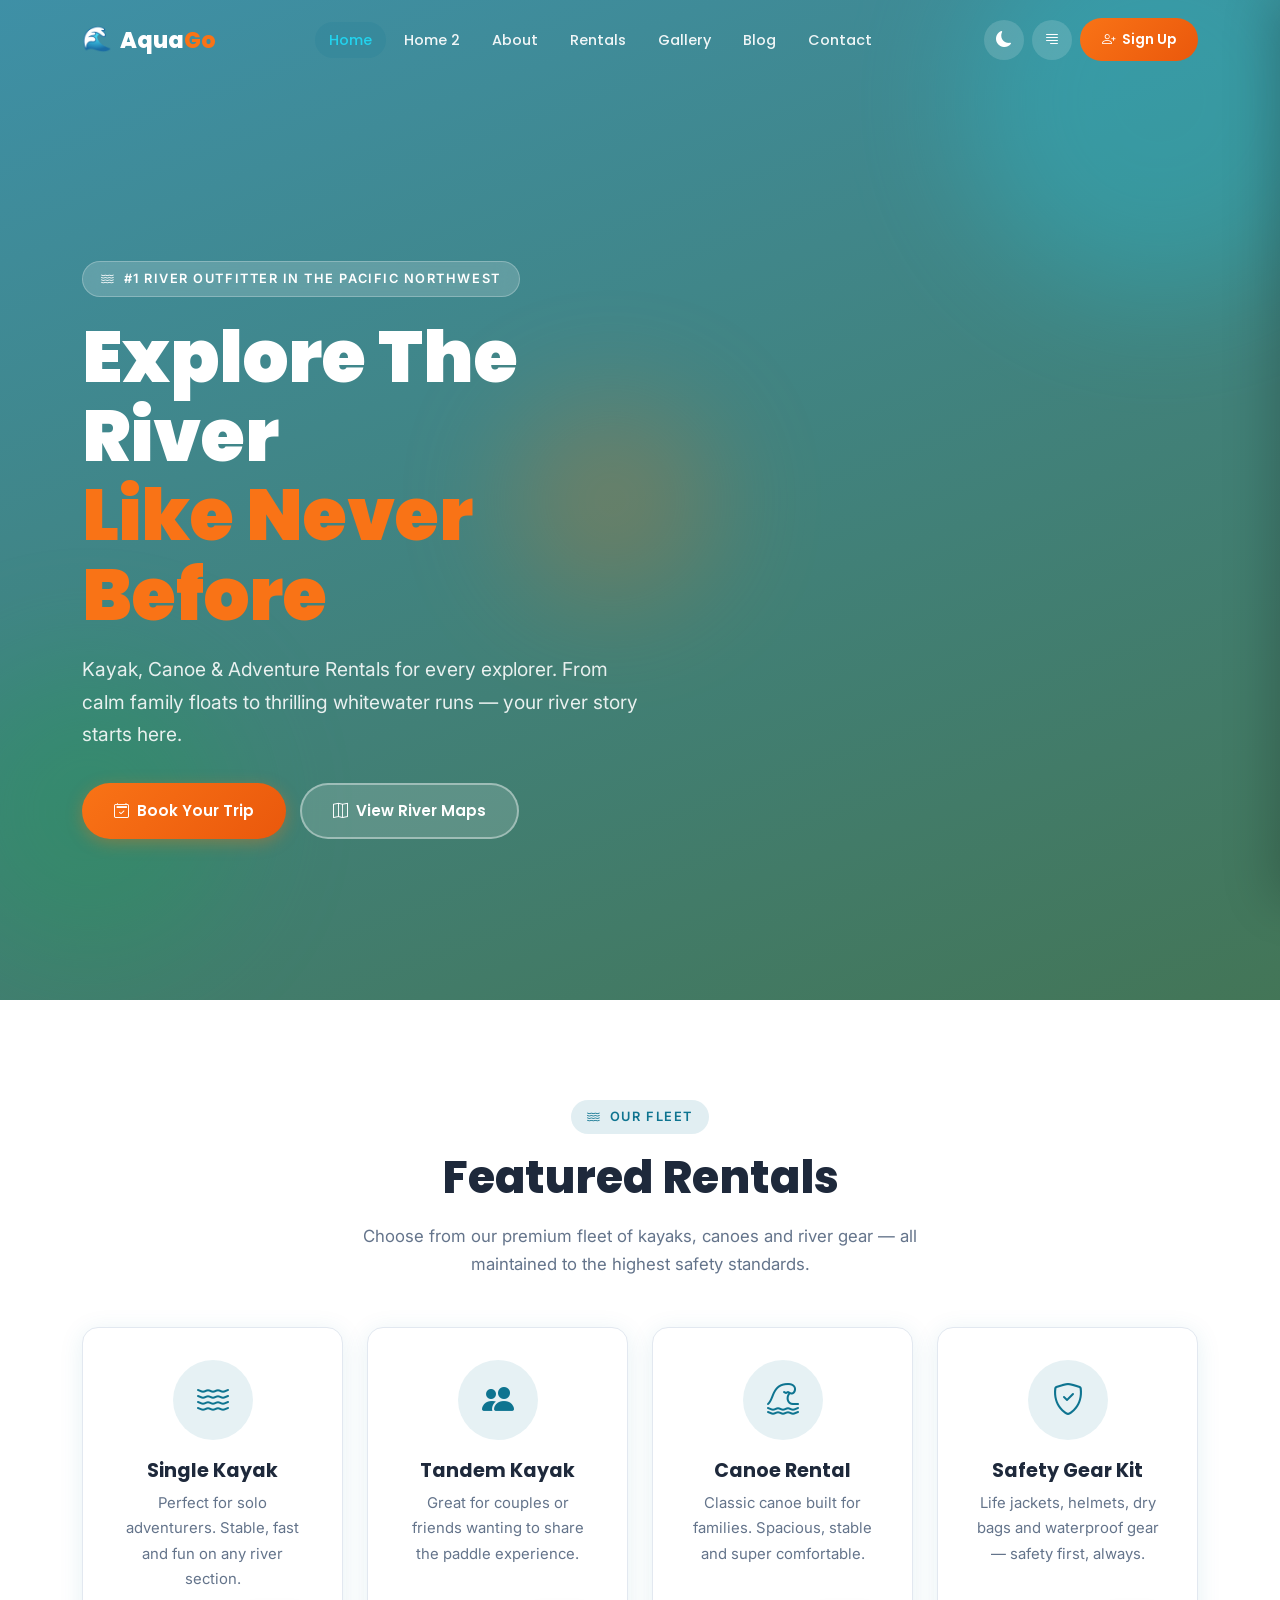
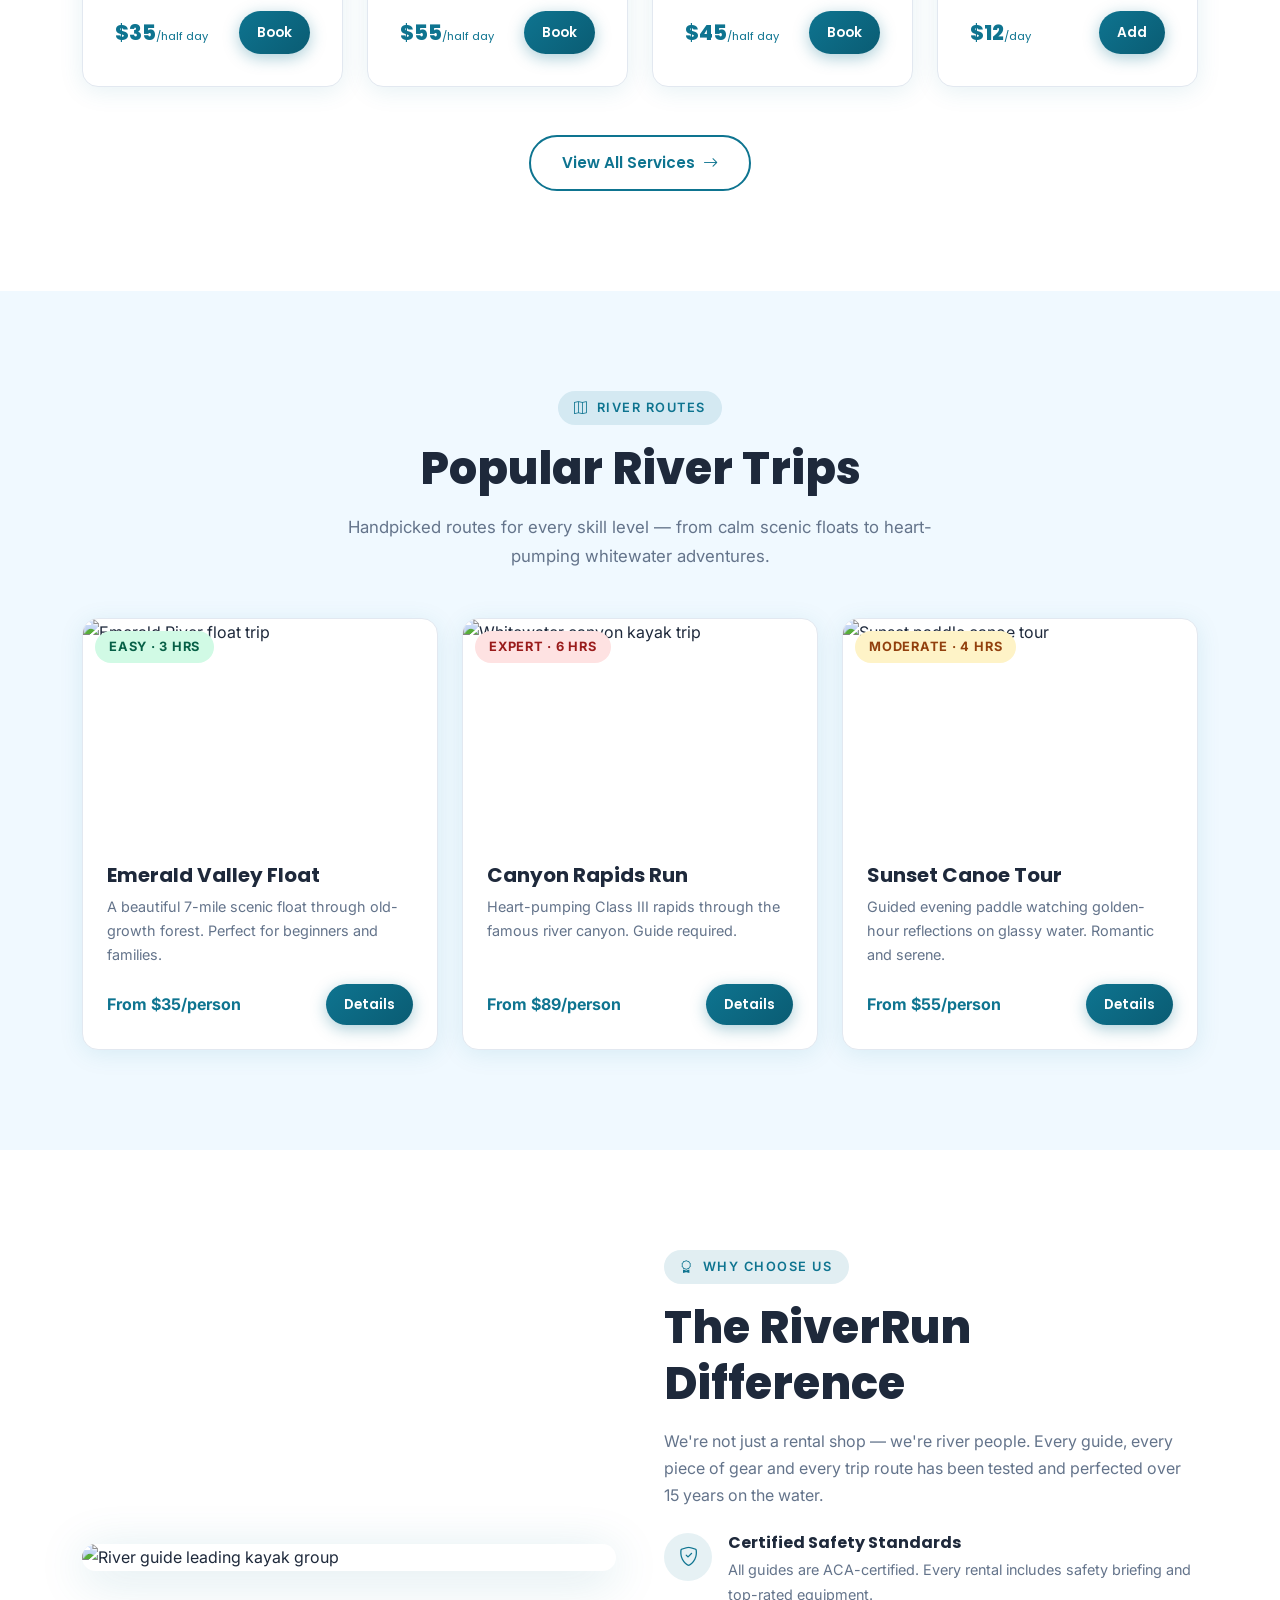
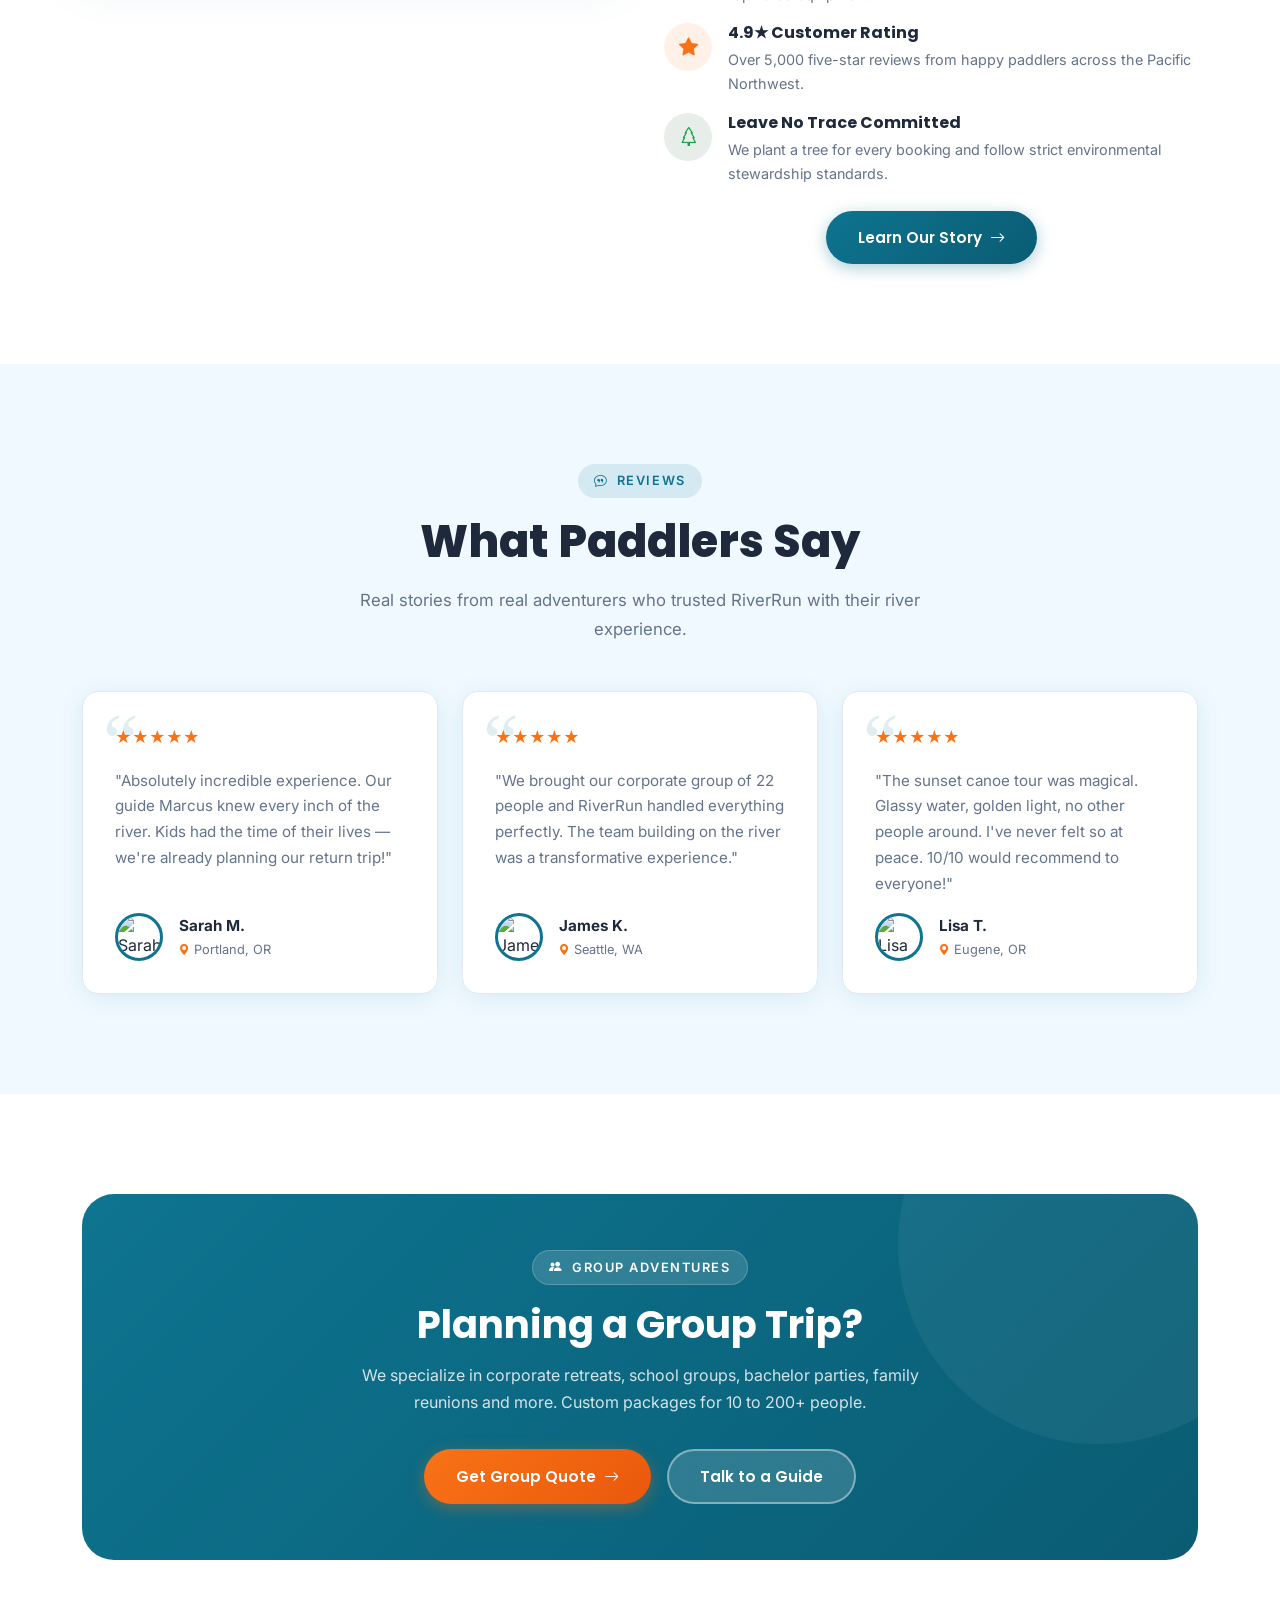
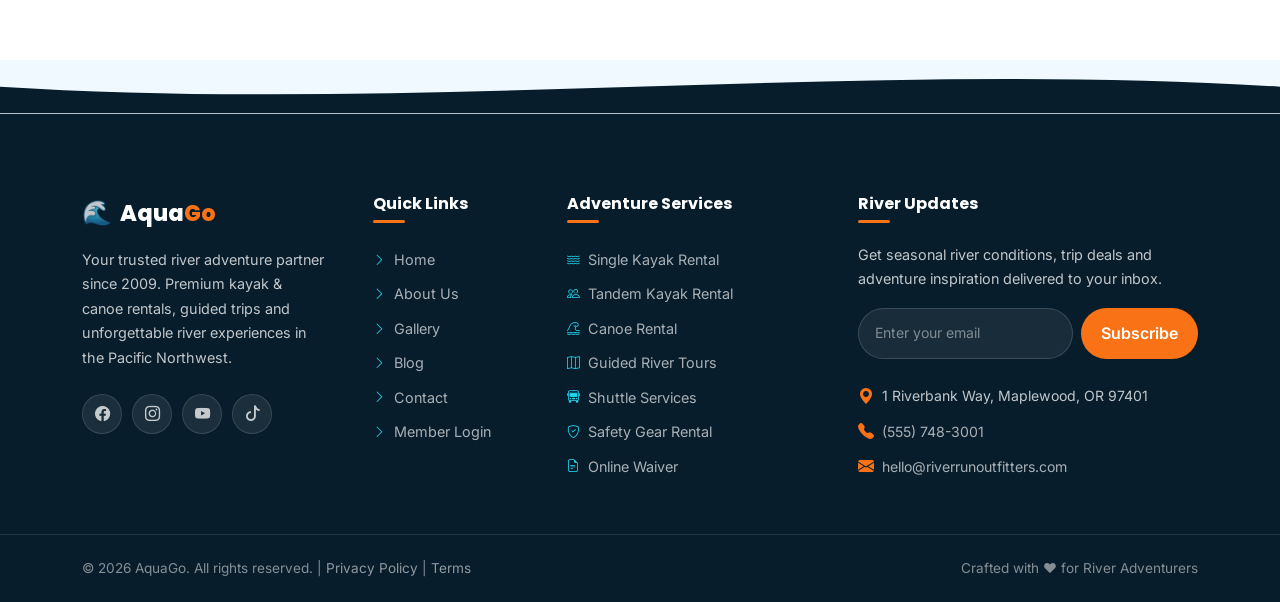
==== index.html @ d51890ea "Initial project update" ====
<!DOCTYPE html>
<html lang="en" data-theme="light" dir="ltr">

<head>
    <meta charset="UTF-8" />
    <meta name="viewport" content="width=device-width, initial-scale=1.0" />
    <title>AquaGo — Kayak & Canoe Rental | River Adventures</title>
    <meta name="description"
        content="AquaGo offers premium kayak rentals, canoe rentals, guided river trips, shuttle services and group adventure packages. Book your river adventure today!" />
    <meta name="keywords"
        content="kayak rental, canoe rental, river trips, guided tours, river outfitter, adventure, outdoor" />
    <meta property="og:title" content="AquaGo — Kayak & Canoe Rental" />
    <meta property="og:description"
        content="Premium kayak and canoe rentals, guided tours and river adventures for all skill levels." />
    <meta property="og:type" content="website" />
    <meta property="og:url" content="https://riverrunoutfitters.com/" />
    <link rel="canonical" href="https://riverrunoutfitters.com/" />

    <!-- Bootstrap 5 -->
    <link rel="stylesheet" href="https://cdn.jsdelivr.net/npm/bootstrap@5.3.3/dist/css/bootstrap.min.css" />
    <!-- Bootstrap Icons -->
    <link rel="stylesheet" href="https://cdn.jsdelivr.net/npm/bootstrap-icons@1.11.3/font/bootstrap-icons.min.css" />
    <!-- Custom CSS -->
    <link rel="stylesheet" href="assets/css/style.css" />

    <!-- JSON-LD Schema -->
    <script type="application/ld+json">
  {
    "@context": "https://schema.org",
    "@type": "LocalBusiness",
    "name": "AquaGo",
    "description": "Kayak & Canoe Rental River Outfitter",
    "url": "https://riverrunoutfitters.com",
    "telephone": "+1-555-RIVER-01",
    "address": {
      "@type": "PostalAddress",
      "streetAddress": "1 Riverbank Way",
      "addressLocality": "Maplewood",
      "addressRegion": "OR",
      "postalCode": "97401",
      "addressCountry": "US"
    },
    "geo": {
      "@type": "GeoCoordinates",
      "latitude": "44.0521",
      "longitude": "-123.0868"
    }
  }
  </script>
</head>

<body>

    <!-- ── NAVBAR ──────────────────────────────────────────── -->
    <nav class="navbar-rr" role="navigation" aria-label="Main navigation" id="mainNav">
        <div class="container d-flex align-items-center justify-content-between gap-3">
            <!-- Logo -->
            <a href="index.html" class="d-flex align-items-center gap-2 text-decoration-none">
                <span class="nav-logo-icon">🌊</span>
                <span class="nav-logo-text">Aqua<span>Go</span></span>
            </a>

            <!-- Desktop Nav -->
            <ul id="desktopNavLinks" class="d-flex align-items-center list-unstyled mb-0 gap-1 flex-nowrap">
                <li><a href="index.html" class="nav-link-rr" data-page="index.html">Home</a></li>
                <li><a href="home-2.html" class="nav-link-rr" data-page="home-2.html">Home 2</a></li>
                <li><a href="about.html" class="nav-link-rr" data-page="about.html">About</a></li>
                <li><a href="services.html" class="nav-link-rr" data-page="services.html">Rentals</a></li>
                <li><a href="gallery.html" class="nav-link-rr" data-page="gallery.html">Gallery</a></li>
                <li><a href="blog.html" class="nav-link-rr" data-page="blog.html">Blog</a></li>
                <li><a href="contact.html" class="nav-link-rr" data-page="contact.html">Contact</a></li>
            </ul>

            <!-- Controls -->
            <div class="nav-controls">
                <button class="btn-toggle theme-toggle-btn" aria-label="Toggle dark mode" id="themeBtn">
                    <i class="bi bi-moon-fill"></i>
                </button>
                <button class="btn-toggle rtl-toggle-btn" aria-label="Toggle RTL" title="RTL Mode" id="rtlBtn">
                    <i class="bi bi-justify-right"></i>
                </button>
                <a href="register.html" class="btn-book-nav d-none d-lg-inline-flex"><i class="bi bi-person-plus"></i>
                    Sign Up</a>
                <a href="booking.html" class="btn-book-nav d-none d-md-inline-flex d-lg-none"
                    style="padding:10px 14px;">
                    <i class="bi bi-calendar2-check"></i>
                </a>
                <button class="hamburger" aria-label="Open menu" aria-expanded="false" aria-controls="mobileOffcanvas">
                    <i class="bi bi-list"></i>
                </button>
            </div>
        </div>
    </nav>

    <!-- ── OFFCANVAS OVERLAY ───────────────────────────────── -->
    <div class="offcanvas-overlay" id="offcanvasOverlay" aria-hidden="true"></div>

    <!-- ── OFFCANVAS MENU ──────────────────────────────────── -->
    <aside class="offcanvas-rr" id="mobileOffcanvas" aria-label="Mobile navigation">
        <button class="offcanvas-close" aria-label="Close menu"><i class="bi bi-x-lg"></i></button>
        <div class="d-flex align-items-center gap-2 mb-4 mt-2">
            <span style="font-size:1.5rem;">🌊</span>
            <span class="nav-logo-text" style="color:var(--text);">Aqua<span>Go</span></span>
        </div>
        <nav class="mobile-nav-divider"></nav><ul class="list-unstyled">
            <li><a href="index.html" class="mobile-nav-link" data-page="index.html"><i
                        class="bi bi-house-fill text-primary-rr"></i> Home</a></li>
            <li><a href="home-2.html" class="mobile-nav-link" data-page="home-2.html"><i
                        class="bi bi-house-door text-primary-rr"></i> Home 2</a></li>
            <li><a href="about.html" class="mobile-nav-link" data-page="about.html"><i
                        class="bi bi-people text-primary-rr"></i> About</a></li>
            <li><a href="services.html" class="mobile-nav-link" data-page="services.html"><i
                        class="bi bi-water text-primary-rr"></i> Rentals</a></li>
            <li><a href="gallery.html" class="mobile-nav-link" data-page="gallery.html"><i
                        class="bi bi-images text-primary-rr"></i> Gallery</a></li>
            <li><a href="blog.html" class="mobile-nav-link" data-page="blog.html"><i
                        class="bi bi-newspaper text-primary-rr"></i> Blog</a></li>
            <li><a href="contact.html" class="mobile-nav-link" data-page="contact.html"><i
                        class="bi bi-envelope text-primary-rr"></i> Contact</a></li>
        </ul>
        <div class="mobile-nav-divider"></div>
        <a href="register.html" class="btn-primary-rr w-100 justify-content-center mb-3"><i
                class="bi bi-person-plus"></i> Sign Up</a>
        <div class="mobile-menu-controls d-flex gap-2 mb-3">
            <button class="btn-toggle theme-toggle-btn" aria-label="Toggle dark mode">
                <i class="bi bi-moon-fill"></i>
            </button>
            <button class="btn-toggle rtl-toggle-btn" aria-label="Toggle RTL" title="RTL Mode">
                <i class="bi bi-justify-right"></i>
            </button>
        </div>
    </aside>

    <!-- ════════════════════════════════════════════════════════
       HERO SECTION
       ════════════════════════════════════════════════════════ -->
    <section class="hero-rr"
        style="background-image:url('https://images.unsplash.com/photo-1504280390367-361c6d9f38f4?w=1920&q=80');"
        aria-label="Hero">
        <div class="blob blob-1"></div>
        <div class="blob blob-2"></div>
        <div class="blob blob-3"></div>
        <div class="container hero-content">
            <div class="row align-items-center min-vh-100">
                <div class="col-lg-7">
                    <span class="hero-tag fade-in-up d1">
                        <i class="bi bi-water"></i> #1 River Outfitter in the Pacific Northwest
                    </span>
                    <h1 class="hero-title fade-in-up d2">
                        Explore The River<br><span>Like Never Before</span>
                    </h1>
                    <p class="hero-sub fade-in-up d3">
                        Kayak, Canoe &amp; Adventure Rentals for every explorer. From calm family floats to thrilling
                        whitewater runs — your river story starts here.
                    </p>
                    <div class="hero-btns fade-in-up d4">
                        <a href="booking.html" class="btn-accent-rr ripple-btn">
                            <i class="bi bi-calendar2-check"></i> Book Your Trip
                        </a>
                        <a href="gallery.html" class="btn-ghost-rr">
                            <i class="bi bi-map"></i> View River Maps
                        </a>
                    </div>
                </div>
            </div>
        </div>
    </section>

    <!-- ════════════════════════════════════════════════════════
       FEATURED RENTALS
       ════════════════════════════════════════════════════════ -->
    <section class="section-pad" aria-label="Featured Rentals">
        <div class="container">
            <div class="text-center mb-5 reveal">
                <span class="section-tag"><i class="bi bi-water"></i> Our Fleet</span>
                <h2 class="section-title">Featured Rentals</h2>
                <p class="section-sub">Choose from our premium fleet of kayaks, canoes and river gear — all maintained
                    to the highest safety standards.</p>
            </div>
            <div class="row g-4">
                <!-- Single Kayak -->
                <div class="col-lg-3 col-md-6 reveal">
                    <div class="service-card h-100">
                        <div class="service-icon"><i class="bi bi-water"></i></div>
                        <h4>Single Kayak</h4>
                        <p>Perfect for solo adventurers. Stable, fast and fun on any river section.</p>
                        <div class="d-flex justify-content-between align-items-center">
                            <span
                                style="font-size:1.3rem;font-weight:800;color:var(--primary);font-family:var(--font-h);">$35<small
                                    style="font-size:.7rem;font-weight:400;">/half day</small></span>
                            <a href="booking.html" class="btn-primary-rr ripple-btn"
                                style="padding:10px 18px;font-size:.85rem;">Book</a>
                        </div>
                    </div>
                </div>
                <!-- Tandem Kayak -->
                <div class="col-lg-3 col-md-6 reveal" style="transition-delay:.1s">
                    <div class="service-card h-100">
                        <div class="service-icon"><i class="bi bi-people-fill"></i></div>
                        <h4>Tandem Kayak</h4>
                        <p>Great for couples or friends wanting to share the paddle experience.</p>
                        <div class="d-flex justify-content-between align-items-center">
                            <span
                                style="font-size:1.3rem;font-weight:800;color:var(--primary);font-family:var(--font-h);">$55<small
                                    style="font-size:.7rem;font-weight:400;">/half day</small></span>
                            <a href="booking.html" class="btn-primary-rr ripple-btn"
                                style="padding:10px 18px;font-size:.85rem;">Book</a>
                        </div>
                    </div>
                </div>
                <!-- Canoe -->
                <div class="col-lg-3 col-md-6 reveal" style="transition-delay:.2s">
                    <div class="service-card h-100">
                        <div class="service-icon"><i class="bi bi-tsunami"></i></div>
                        <h4>Canoe Rental</h4>
                        <p>Classic canoe built for families. Spacious, stable and super comfortable.</p>
                        <div class="d-flex justify-content-between align-items-center">
                            <span
                                style="font-size:1.3rem;font-weight:800;color:var(--primary);font-family:var(--font-h);">$45<small
                                    style="font-size:.7rem;font-weight:400;">/half day</small></span>
                            <a href="booking.html" class="btn-primary-rr ripple-btn"
                                style="padding:10px 18px;font-size:.85rem;">Book</a>
                        </div>
                    </div>
                </div>
                <!-- Safety Gear -->
                <div class="col-lg-3 col-md-6 reveal" style="transition-delay:.3s">
                    <div class="service-card h-100">
                        <div class="service-icon"><i class="bi bi-shield-check"></i></div>
                        <h4>Safety Gear Kit</h4>
                        <p>Life jackets, helmets, dry bags and waterproof gear — safety first, always.</p>
                        <div class="d-flex justify-content-between align-items-center">
                            <span
                                style="font-size:1.3rem;font-weight:800;color:var(--primary);font-family:var(--font-h);">$12<small
                                    style="font-size:.7rem;font-weight:400;">/day</small></span>
                            <a href="booking.html" class="btn-primary-rr ripple-btn"
                                style="padding:10px 18px;font-size:.85rem;">Add</a>
                        </div>
                    </div>
                </div>
            </div>
            <div class="text-center mt-5">
                <a href="services.html" class="btn-outline-rr">View All Services <i class="bi bi-arrow-right"></i></a>
            </div>
        </div>
    </section>

    <!-- ════════════════════════════════════════════════════════
       POPULAR RIVER TRIPS
       ════════════════════════════════════════════════════════ -->
    <section class="section-pad bg-alt" aria-label="Popular River Trips">
        <div class="container">
            <div class="text-center mb-5 reveal">
                <span class="section-tag"><i class="bi bi-map"></i> River Routes</span>
                <h2 class="section-title">Popular River Trips</h2>
                <p class="section-sub">Handpicked routes for every skill level — from calm scenic floats to
                    heart-pumping whitewater adventures.</p>
            </div>
            <div class="row g-4">
                <div class="col-lg-4 col-md-6 reveal">
                    <div class="card-rr overflow-hidden">
                        <div style="height:220px;overflow:hidden;position:relative;">
                            <img src="https://images.unsplash.com/photo-1544551763-46a013bb70d5?w=600&q=80"
                                alt="Emerald River float trip"
                                style="width:100%;height:100%;object-fit:cover;transition:transform .5s ease;">
                            <div style="position:absolute;top:12px;left:12px;" class="diff-badge diff-easy">Easy · 3 hrs
                            </div>
                        </div>
                        <div class="p-4">
                            <h5 style="font-weight:700;margin-bottom:.4rem;">Emerald Valley Float</h5>
                            <p style="color:var(--text-muted);font-size:.9rem;margin-bottom:1rem;">A beautiful 7-mile
                                scenic float through old-growth forest. Perfect for beginners and families.</p>
                            <div class="d-flex justify-content-between align-items-center">
                                <span style="color:var(--primary);font-weight:700;">From $35/person</span>
                                <a href="service-details.html" class="btn-primary-rr"
                                    style="padding:9px 18px;font-size:.85rem;">Details</a>
                            </div>
                        </div>
                    </div>
                </div>
                <div class="col-lg-4 col-md-6 reveal" style="transition-delay:.1s">
                    <div class="card-rr overflow-hidden">
                        <div style="height:220px;overflow:hidden;position:relative;">
                            <img src="https://images.unsplash.com/photo-1506905925346-21bda4d32df4?w=600&q=80"
                                alt="Whitewater canyon kayak trip"
                                style="width:100%;height:100%;object-fit:cover;transition:transform .5s ease;">
                            <div style="position:absolute;top:12px;left:12px;" class="diff-badge diff-hard">Expert · 6
                                hrs</div>
                        </div>
                        <div class="p-4">
                            <h5 style="font-weight:700;margin-bottom:.4rem;">Canyon Rapids Run</h5>
                            <p style="color:var(--text-muted);font-size:.9rem;margin-bottom:1rem;">Heart-pumping Class
                                III rapids through the famous river canyon. Guide required.</p>
                            <div class="d-flex justify-content-between align-items-center">
                                <span style="color:var(--primary);font-weight:700;">From $89/person</span>
                                <a href="service-details.html" class="btn-primary-rr"
                                    style="padding:9px 18px;font-size:.85rem;">Details</a>
                            </div>
                        </div>
                    </div>
                </div>
                <div class="col-lg-4 col-md-6 reveal" style="transition-delay:.2s">
                    <div class="card-rr overflow-hidden">
                        <div style="height:220px;overflow:hidden;position:relative;">
                            <img src="https://images.unsplash.com/photo-1571019613454-1cb2f99b2d8b?w=600&q=80"
                                alt="Sunset paddle canoe tour"
                                style="width:100%;height:100%;object-fit:cover;transition:transform .5s ease;">
                            <div style="position:absolute;top:12px;left:12px;" class="diff-badge diff-moderate">Moderate
                                · 4 hrs</div>
                        </div>
                        <div class="p-4">
                            <h5 style="font-weight:700;margin-bottom:.4rem;">Sunset Canoe Tour</h5>
                            <p style="color:var(--text-muted);font-size:.9rem;margin-bottom:1rem;">Guided evening paddle
                                watching golden-hour reflections on glassy water. Romantic and serene.</p>
                            <div class="d-flex justify-content-between align-items-center">
                                <span style="color:var(--primary);font-weight:700;">From $55/person</span>
                                <a href="service-details.html" class="btn-primary-rr"
                                    style="padding:9px 18px;font-size:.85rem;">Details</a>
                            </div>
                        </div>
                    </div>
                </div>
            </div>
        </div>
    </section>

    <!-- ════════════════════════════════════════════════════════
       WHY CHOOSE US
       ════════════════════════════════════════════════════════ -->
    <section class="section-pad" aria-label="Why Choose Us">
        <div class="container">
            <div class="row align-items-center g-5">
                <div class="col-lg-6 reveal-left">
                    <img src="https://images.unsplash.com/photo-1472745942893-4b9f730c7668?w=700&q=80"
                        alt="River guide leading kayak group"
                        style="border-radius:var(--radius-xl);box-shadow:var(--shadow-lg);width:100%;">
                </div>
                <div class="col-lg-6 reveal-right">
                    <span class="section-tag"><i class="bi bi-award"></i> Why Choose Us</span>
                    <h2 class="section-title text-start">The RiverRun<br>Difference</h2>
                    <p style="color:var(--text-muted);margin-bottom:1.5rem;">We're not just a rental shop — we're river
                        people. Every guide, every piece of gear and every trip route has been tested and perfected over
                        15 years on the water.</p>
                    <div class="row g-3">
                        <div class="col-12">
                            <div class="d-flex gap-3 align-items-start">
                                <div
                                    style="width:48px;height:48px;background:rgba(14,116,144,.1);border-radius:50%;display:flex;align-items:center;justify-content:center;flex-shrink:0;color:var(--primary);font-size:1.2rem;">
                                    <i class="bi bi-shield-check"></i>
                                </div>
                                <div>
                                    <h6 style="font-weight:700;margin-bottom:.3rem;">Certified Safety Standards</h6>
                                    <p style="color:var(--text-muted);font-size:.9rem;margin:0;">All guides are
                                        ACA-certified. Every rental includes safety briefing and top-rated equipment.
                                    </p>
                                </div>
                            </div>
                        </div>
                        <div class="col-12">
                            <div class="d-flex gap-3 align-items-start">
                                <div
                                    style="width:48px;height:48px;background:rgba(249,115,22,.1);border-radius:50%;display:flex;align-items:center;justify-content:center;flex-shrink:0;color:var(--accent);font-size:1.2rem;">
                                    <i class="bi bi-star-fill"></i>
                                </div>
                                <div>
                                    <h6 style="font-weight:700;margin-bottom:.3rem;">4.9★ Customer Rating</h6>
                                    <p style="color:var(--text-muted);font-size:.9rem;margin:0;">Over 5,000 five-star
                                        reviews from happy paddlers across the Pacific Northwest.</p>
                                </div>
                            </div>
                        </div>
                        <div class="col-12">
                            <div class="d-flex gap-3 align-items-start">
                                <div
                                    style="width:48px;height:48px;background:rgba(20,83,45,.1);border-radius:50%;display:flex;align-items:center;justify-content:center;flex-shrink:0;color:var(--secondary-light);font-size:1.2rem;">
                                    <i class="bi bi-tree"></i>
                                </div>
                                <div>
                                    <h6 style="font-weight:700;margin-bottom:.3rem;">Leave No Trace Committed</h6>
                                    <p style="color:var(--text-muted);font-size:.9rem;margin:0;">We plant a tree for
                                        every booking and follow strict environmental stewardship standards.</p>
                                </div>
                            </div>
                        </div>
                    </div>
                    <div class="text-center mt-4">
                        <a href="about.html" class="btn-primary-rr">Learn Our Story <i
                                class="bi bi-arrow-right"></i></a>
                    </div>
                </div>
            </div>
        </div>
    </section>

    <!-- ════════════════════════════════════════════════════════
       TESTIMONIALS
       ════════════════════════════════════════════════════════ -->
    <section class="section-pad bg-alt" aria-label="Customer Testimonials">
        <div class="container">
            <div class="text-center mb-5 reveal">
                <span class="section-tag"><i class="bi bi-chat-quote"></i> Reviews</span>
                <h2 class="section-title">What Paddlers Say</h2>
                <p class="section-sub">Real stories from real adventurers who trusted RiverRun with their river
                    experience.</p>
            </div>
            <div class="row g-4">
                <div class="col-lg-4 col-md-6 reveal">
                    <div class="testimonial-card">
                        <div class="stars">★★★★★</div>
                        <p class="review-text">"Absolutely incredible experience. Our guide Marcus knew every inch of
                            the river. Kids had the time of their lives — we're already planning our return trip!"</p>
                        <div class="d-flex align-items-center gap-3">
                            <img src="https://images.unsplash.com/photo-1494790108377-be9c29b29330?w=100&q=80"
                                alt="Sarah M. reviewer" class="reviewer-avatar">
                            <div>
                                <div class="reviewer-name">Sarah M.</div>
                                <div class="reviewer-loc"><i class="bi bi-geo-alt-fill"
                                        style="font-size:.7rem;color:var(--accent);"></i> Portland, OR</div>
                            </div>
                        </div>
                    </div>
                </div>
                <div class="col-lg-4 col-md-6 reveal" style="transition-delay:.1s">
                    <div class="testimonial-card">
                        <div class="stars">★★★★★</div>
                        <p class="review-text">"We brought our corporate group of 22 people and RiverRun handled
                            everything perfectly. The team building on the river was a transformative experience."</p>
                        <div class="d-flex align-items-center gap-3">
                            <img src="https://images.unsplash.com/photo-1507003211169-0a1dd7228f2d?w=100&q=80"
                                alt="James K. reviewer" class="reviewer-avatar">
                            <div>
                                <div class="reviewer-name">James K.</div>
                                <div class="reviewer-loc"><i class="bi bi-geo-alt-fill"
                                        style="font-size:.7rem;color:var(--accent);"></i> Seattle, WA</div>
                            </div>
                        </div>
                    </div>
                </div>
                <div class="col-lg-4 col-md-6 reveal" style="transition-delay:.2s">
                    <div class="testimonial-card">
                        <div class="stars">★★★★★</div>
                        <p class="review-text">"The sunset canoe tour was magical. Glassy water, golden light, no other
                            people around. I've never felt so at peace. 10/10 would recommend to everyone!"</p>
                        <div class="d-flex align-items-center gap-3">
                            <img src="https://images.unsplash.com/photo-1438761681033-6461ffad8d80?w=100&q=80"
                                alt="Lisa T. reviewer" class="reviewer-avatar">
                            <div>
                                <div class="reviewer-name">Lisa T.</div>
                                <div class="reviewer-loc"><i class="bi bi-geo-alt-fill"
                                        style="font-size:.7rem;color:var(--accent);"></i> Eugene, OR</div>
                            </div>
                        </div>
                    </div>
                </div>
            </div>
        </div>
    </section>

    <!-- ════════════════════════════════════════════════════════
       GROUP BOOKING CTA
       ════════════════════════════════════════════════════════ -->
    <section class="section-pad" aria-label="Group Booking CTA">
        <div class="container">
            <div class="cta-banner reveal">
                <span class="section-tag"
                    style="background:rgba(255,255,255,.15);color:#fff;border:1px solid rgba(255,255,255,.2);">
                    <i class="bi bi-people-fill"></i> Group Adventures
                </span>
                <h2>Planning a Group Trip?</h2>
                <p>We specialize in corporate retreats, school groups, bachelor parties, family reunions and more.
                    Custom packages for 10 to 200+ people.</p>
                <div class="d-flex gap-3 justify-content-center flex-wrap">
                    <a href="booking.html" class="btn-accent-rr">Get Group Quote <i class="bi bi-arrow-right"></i></a>
                    <a href="contact.html" class="btn-ghost-rr">Talk to a Guide</a>
                </div>
            </div>
        </div>
    </section>


    <!-- ════════════════════════════════════════════════════════
       FOOTER
       ════════════════════════════════════════════════════════ -->
    <footer class="footer-rr" role="contentinfo">
        <!-- Wave top -->
        <div style="line-height:0;background:var(--bg-alt);">
            <svg viewBox="0 0 1440 60" xmlns="http://www.w3.org/2000/svg" preserveAspectRatio="none"
                style="display:block;">
                <path d="M0,30 C480,60 960,0 1440,30 L1440,60 L0,60 Z" fill="#071d2b" />
            </svg>
        </div>
        <div class="footer-top">
            <div class="container">
                <div class="row g-5">
                    <!-- Col 1: Brand -->
                    <div class="col-lg-3 col-md-6">
                        <a href="index.html" class="d-flex align-items-center gap-2 mb-3 text-decoration-none">
                            <span class="footer-logo-icon">🌊</span>
                            <span class="footer-logo-text">Aqua<span>Go</span></span>
                        </a>
                        <p class="footer-desc">Your trusted river adventure partner since 2009. Premium kayak &amp;
                            canoe rentals, guided trips and unforgettable river experiences in the Pacific Northwest.
                        </p>
                        <div class="social-links mt-4">
                            <a href="#" class="social-btn" aria-label="Facebook"><i class="bi bi-facebook"></i></a>
                            <a href="#" class="social-btn" aria-label="Instagram"><i class="bi bi-instagram"></i></a>
                            <a href="#" class="social-btn" aria-label="YouTube"><i class="bi bi-youtube"></i></a>
                            <a href="#" class="social-btn" aria-label="TikTok"><i class="bi bi-tiktok"></i></a>
                        </div>
                    </div>
                    <!-- Col 2: Quick Links -->
                    <div class="col-lg-2 col-md-6 col-sm-6">
                        <h6 class="footer-col-title">Quick Links</h6>
                        <ul>
                            <li><a href="index.html" class="footer-link"><i class="bi bi-chevron-right"></i>Home</a>
                            </li>
                            <li><a href="about.html" class="footer-link"><i class="bi bi-chevron-right"></i>About Us</a>
                            </li>
                            <li><a href="gallery.html" class="footer-link"><i
                                        class="bi bi-chevron-right"></i>Gallery</a></li>
                            <li><a href="blog.html" class="footer-link"><i class="bi bi-chevron-right"></i>Blog</a></li>
                            <li><a href="contact.html" class="footer-link"><i
                                        class="bi bi-chevron-right"></i>Contact</a></li>
                            <li><a href="login.html" class="footer-link"><i class="bi bi-chevron-right"></i>Member
                                    Login</a></li>
                        </ul>
                    </div>
                    <!-- Col 3: Services -->
                    <div class="col-lg-3 col-md-6 col-sm-6">
                        <h6 class="footer-col-title">Adventure Services</h6>
                        <ul>
                            <li><a href="services.html" class="footer-link"><i class="bi bi-water"></i>Single Kayak
                                    Rental</a></li>
                            <li><a href="services.html" class="footer-link"><i class="bi bi-people"></i>Tandem Kayak
                                    Rental</a></li>
                            <li><a href="services.html" class="footer-link"><i class="bi bi-tsunami"></i>Canoe
                                    Rental</a></li>
                            <li><a href="services.html" class="footer-link"><i class="bi bi-map"></i>Guided River
                                    Tours</a></li>
                            <li><a href="services.html" class="footer-link"><i class="bi bi-bus-front"></i>Shuttle
                                    Services</a></li>
                            <li><a href="services.html" class="footer-link"><i class="bi bi-shield-check"></i>Safety
                                    Gear Rental</a></li>
                            <li><a href="booking.html" class="footer-link"><i class="bi bi-file-earmark-text"></i>Online
                                    Waiver</a></li>
                        </ul>
                    </div>
                    <!-- Col 4: Newsletter -->
                    <div class="col-lg-4 col-md-6">
                        <h6 class="footer-col-title">River Updates</h6>
                        <p style="font-size:.9rem;margin-bottom:1rem;">Get seasonal river conditions, trip deals and
                            adventure inspiration delivered to your inbox.</p>
                        <form class="newsletter-form" aria-label="Newsletter subscription">
                            <input type="email" class="newsletter-input" placeholder="Enter your email"
                                aria-label="Email address" required>
                            <button class="newsletter-btn" type="submit" aria-label="Subscribe">Subscribe</button>
                        </form>
                        <div class="mt-4">
                            <div class="d-flex align-items-center gap-2 mb-2">
                                <i class="bi bi-geo-alt-fill" style="color:var(--accent);"></i>
                                <span style="font-size:.88rem;">1 Riverbank Way, Maplewood, OR 97401</span>
                            </div>
                            <div class="d-flex align-items-center gap-2 mb-2">
                                <i class="bi bi-telephone-fill" style="color:var(--accent);"></i>
                                <a href="tel:+15557483001" style="font-size:.88rem;color:rgba(255,255,255,.65);">(555)
                                    748-3001</a>
                            </div>
                            <div class="d-flex align-items-center gap-2">
                                <i class="bi bi-envelope-fill" style="color:var(--accent);"></i>
                                <a href="mailto:hello@riverrunoutfitters.com"
                                    style="font-size:.88rem;color:rgba(255,255,255,.65);">hello@riverrunoutfitters.com</a>
                            </div>
                        </div>
                    </div>
                </div>
            </div>
        </div>
        <!-- Footer Bottom -->
        <div class="footer-bottom">
            <div class="container d-flex flex-wrap justify-content-between align-items-center gap-3">
                <p class="mb-0">© 2026 AquaGo. All rights reserved. | <a href="#"
                        style="color:rgba(255,255,255,.55);">Privacy Policy</a> | <a href="#"
                        style="color:rgba(255,255,255,.55);">Terms</a></p>
                <p class="mb-0">Crafted with ❤️ for River Adventurers</p>
            </div>
        </div>
    </footer>

    <!-- Back to Top -->
    <button id="backToTop" aria-label="Back to top"><i class="bi bi-arrow-up"></i></button>

    <!-- Lightbox -->
    <div class="lightbox" id="lightbox" role="dialog" aria-label="Image viewer">
        <button class="lightbox-close" aria-label="Close lightbox">&times;</button>
        <img src="" alt="Expanded adventure photo">
    </div>

    <!-- Bootstrap JS -->
    <script src="https://cdn.jsdelivr.net/npm/bootstrap@5.3.3/dist/js/bootstrap.bundle.min.js"></script>
    <!-- Custom JS -->
    <script src="assets/js/main.js"></script>
</body>

</html>
---- assets/css/style.css ----
/* ============================================================
   RiverRun Outfitters - Main Stylesheet
   Version: 1.0
   Author: RiverRun Outfitters
   ============================================================ */

/* ── Google Fonts ─────────────────────────────────────── */
@import url('https://fonts.googleapis.com/css2?family=Poppins:wght@400;500;600;700;800;900&family=Inter:wght@300;400;500;600&display=swap');

/* ── CSS Variables ────────────────────────────────────── */
:root {
    --primary: #0E7490;
    --primary-dark: #0a5c73;
    --primary-light: #22d3ee;
    --secondary: #14532D;
    --secondary-light: #16a34a;
    --accent: #F97316;
    --accent-dark: #ea6c0a;

    /* Gradients */
    --grad-primary: linear-gradient(135deg, #0E7490 0%, #0a5c73 100%);
    --grad-hero: linear-gradient(160deg, #0e7490cc 0%, #14532dcc 100%);
    --grad-accent: linear-gradient(135deg, #F97316 0%, #ea580c 100%);
    --grad-water: linear-gradient(180deg, #0E7490 0%, #0c4a6e 100%);

    /* Light Mode */
    --bg: #ffffff;
    --bg-alt: #f0f9ff;
    --bg-card: #ffffff;
    --text: #1e293b;
    --text-muted: #64748b;
    --text-light: #94a3b8;
    --border: #e2e8f0;
    --shadow: 0 4px 24px rgba(14, 116, 144, .10);
    --shadow-lg: 0 8px 48px rgba(14, 116, 144, .18);

    /* Typography */
    --font-h: 'Poppins', sans-serif;
    --font-b: 'Inter', sans-serif;

    /* Spacing */
    --section-pad: 100px;
    --radius: 16px;
    --radius-sm: 8px;
    --radius-xl: 32px;

    /* Transitions */
    --trans: all .35s cubic-bezier(.4, 0, .2, 1);
    --trans-fast: all .2s ease;
}

/* ── Dark Mode Variables ──────────────────────────────── */
[data-theme="dark"] {
    --bg: #0b1120;
    --bg-alt: #0f172a;
    --bg-card: #1e293b;
    --text: #f1f5f9;
    --text-muted: #94a3b8;
    --text-light: #64748b;
    --border: #334155;
    --shadow: 0 4px 24px rgba(0, 0, 0, .40);
    --shadow-lg: 0 8px 48px rgba(0, 0, 0, .60);
    --grad-hero: linear-gradient(160deg, #0e749099 0%, #14532d99 100%);
}

/* ── Base ─────────────────────────────────────────────── */
*,
*::before,
*::after {
    box-sizing: border-box;
    margin: 0;
    padding: 0;
}

html {
    scroll-behavior: smooth;
    font-size: 16px;
    overflow-x: hidden;
}

body {
    font-family: var(--font-b);
    background: var(--bg);
    color: var(--text);
    transition: background .4s ease, color .4s ease;
    overflow-x: hidden;
    line-height: 1.7;
}

h1,
h2,
h3,
h4,
h5,
h6 {
    font-family: var(--font-h);
    color: var(--text);
    line-height: 1.25;
    font-weight: 700;
}

a {
    text-decoration: none;
    color: inherit;
    transition: var(--trans);
}

img {
    max-width: 100%;
    height: auto;
    display: block;
}

ul {
    list-style: none;
    padding: 0;
    margin: 0;
}

/* ── RTL Support ──────────────────────────────────────── */
[dir="rtl"] {
    text-align: right;
}

[dir="rtl"] .ms-auto {
    margin-right: auto !important;
    margin-left: 0 !important;
}

[dir="rtl"] .me-auto {
    margin-left: auto !important;
    margin-right: 0 !important;
}

[dir="rtl"] .me-2,
[dir="rtl"] .me-3 {
    margin-left: 0.5rem !important;
    margin-right: 0 !important;
}

[dir="rtl"] .ms-2,
[dir="rtl"] .ms-3 {
    margin-right: 0.5rem !important;
    margin-left: 0 !important;
}

[dir="rtl"] .text-start {
    text-align: right !important;
}

[dir="rtl"] .text-end {
    text-align: left !important;
}

[dir="rtl"] .btn-icon-left {
    flex-direction: row-reverse;
}

[dir="rtl"] .nav-link i.me-1 {
    margin-left: 4px;
    margin-right: 0;
}

[dir="rtl"] .sidebar {
    margin-left: 0;
    margin-right: 2rem;
}

/* ============================================================
   UTILITIES
   ============================================================ */
.section-pad {
    padding: var(--section-pad) 0;
}

.section-pad-sm {
    padding: 60px 0;
}

.bg-alt {
    background: var(--bg-alt);
}

.bg-card {
    background: var(--bg-card);
}

.section-tag {
    display: inline-flex;
    align-items: center;
    gap: 8px;
    background: rgba(14, 116, 144, .12);
    color: var(--primary);
    font-size: .8rem;
    font-weight: 600;
    letter-spacing: .12em;
    text-transform: uppercase;
    padding: 6px 16px;
    border-radius: 50px;
    margin-bottom: 16px;
}

[data-theme="dark"] .section-tag {
    background: rgba(14, 116, 144, .25);
}

.section-title {
    font-size: clamp(1.8rem, 4vw, 2.8rem);
    font-weight: 800;
    margin-bottom: 1rem;
}

.section-sub {
    font-size: 1.05rem;
    color: var(--text-muted);
    max-width: 620px;
    margin: 0 auto 2.5rem;
}

/* ── Buttons ──────────────────────────────────────────── */
.btn-primary-rr {
    display: inline-flex;
    align-items: center;
    gap: 8px;
    background: var(--grad-primary);
    color: #fff;
    font-family: var(--font-h);
    font-weight: 600;
    font-size: .95rem;
    padding: 14px 32px;
    border-radius: 50px;
    border: none;
    cursor: pointer;
    transition: var(--trans);
    box-shadow: 0 4px 16px rgba(14, 116, 144, .35);
    white-space: nowrap;
}

.btn-primary-rr:hover {
    transform: translateY(-3px);
    box-shadow: 0 8px 32px rgba(14, 116, 144, .50);
    color: #fff;
}

.btn-accent-rr {
    display: inline-flex;
    align-items: center;
    gap: 8px;
    background: var(--grad-accent);
    color: #fff;
    font-family: var(--font-h);
    font-weight: 600;
    font-size: .95rem;
    padding: 14px 32px;
    border-radius: 50px;
    border: none;
    cursor: pointer;
    transition: var(--trans);
    box-shadow: 0 4px 16px rgba(249, 115, 22, .35);
}

.btn-accent-rr:hover {
    transform: translateY(-3px);
    box-shadow: 0 8px 32px rgba(249, 115, 22, .50);
    color: #fff;
}

.btn-outline-rr {
    display: inline-flex;
    align-items: center;
    gap: 8px;
    background: transparent;
    color: var(--primary);
    font-family: var(--font-h);
    font-weight: 600;
    font-size: .95rem;
    padding: 13px 31px;
    border-radius: 50px;
    border: 2px solid var(--primary);
    cursor: pointer;
    transition: var(--trans);
}

.btn-outline-rr:hover {
    background: var(--primary);
    color: #fff;
    transform: translateY(-3px);
}

.btn-ghost-rr {
    display: inline-flex;
    align-items: center;
    gap: 8px;
    background: rgba(255, 255, 255, .15);
    backdrop-filter: blur(12px);
    color: #fff;
    font-family: var(--font-h);
    font-weight: 600;
    font-size: .95rem;
    padding: 13px 31px;
    border-radius: 50px;
    border: 2px solid rgba(255, 255, 255, .4);
    cursor: pointer;
    transition: var(--trans);
}

.btn-ghost-rr:hover {
    background: rgba(255, 255, 255, .28);
    border-color: rgba(255, 255, 255, .7);
    transform: translateY(-3px);
    color: #fff;
}

/* ── Cards ────────────────────────────────────────────── */
.card-rr {
    background: var(--bg-card);
    border-radius: var(--radius);
    border: 1px solid var(--border);
    box-shadow: var(--shadow);
    transition: var(--trans);
    overflow: hidden;
    display: flex;
    flex-direction: column;
    height: 100%;
}

.card-rr .p-4 {
    display: flex;
    flex-direction: column;
    flex-grow: 1;
}

.card-rr .p-4 .d-flex.justify-content-between {
    margin-top: auto;
}

.card-rr:hover {
    transform: translateY(-8px);
    box-shadow: var(--shadow-lg);
    border-color: var(--primary);
}

/* ── Glassmorphism ────────────────────────────────────── */
.glass {
    background: rgba(255, 255, 255, .12);
    backdrop-filter: blur(20px);
    -webkit-backdrop-filter: blur(20px);
    border: 1px solid rgba(255, 255, 255, .2);
    border-radius: var(--radius);
}

[data-theme="dark"] .glass {
    background: rgba(15, 23, 42, .55);
    border-color: rgba(255, 255, 255, .08);
}

/* ── Wave Dividers ────────────────────────────────────── */
.wave-divider {
    position: relative;
    overflow: hidden;
}

.wave-top,
.wave-bottom {
    position: absolute;
    left: 0;
    width: 100%;
    z-index: 2;
    line-height: 0;
}

.wave-top {
    top: -2px;
}

.wave-bottom {
    bottom: -2px;
}

/* ============================================================
   NAVBAR
   ============================================================ */
.navbar-rr {
    position: fixed;
    top: 0;
    left: 0;
    right: 0;
    z-index: 1000;
    padding: 18px 0;
    transition: var(--trans);
    background: transparent;
}

.navbar-rr.scrolled {
    background: rgba(11, 17, 32, .92);
    backdrop-filter: blur(20px);
    -webkit-backdrop-filter: blur(20px);
    box-shadow: 0 2px 24px rgba(0, 0, 0, .10);
    padding: 12px 0;
}

[data-theme="dark"] .navbar-rr.scrolled {
    background: rgba(11, 17, 32, .92);
}

.navbar-rr.scrolled .nav-logo-text {
    color: #fff;
}

.navbar-rr.scrolled .nav-link-rr {
    color: rgba(255, 255, 255, .92);
}

.nav-logo-text {
    font-family: var(--font-h);
    font-weight: 800;
    font-size: 1.4rem;
    color: #fff;
    transition: var(--trans);
    white-space: nowrap;
}

.nav-logo-text span {
    color: var(--accent);
}

.nav-logo-icon {
    font-size: 1.5rem;
}

.nav-link-rr {
    font-family: var(--font-h);
    font-size: .9rem;
    font-weight: 500;
    color: rgba(255, 255, 255, .92);
    padding: 8px 14px !important;
    border-radius: 50px;
    transition: var(--trans);
    white-space: nowrap;
}

.nav-link-rr:hover,
.nav-link-rr.active {
    color: var(--primary-light) !important;
    background: rgba(14, 116, 144, .12);
}

.scrolled .nav-link-rr:hover,
.scrolled .nav-link-rr.active {
    color: var(--primary-light) !important;
}

.nav-controls {
    display: flex;
    align-items: center;
    gap: 8px;
}

.btn-toggle {
    width: 40px;
    height: 40px;
    border-radius: 50%;
    border: none;
    background: rgba(255, 255, 255, .15);
    color: #fff;
    display: flex;
    align-items: center;
    justify-content: center;
    cursor: pointer;
    transition: var(--trans);
    font-size: 1rem;
}

.btn-toggle:hover {
    background: rgba(255, 255, 255, .28);
    transform: scale(1.1);
}

.scrolled .btn-toggle {
    background: rgba(255, 255, 255, .12);
    color: #fff;
}

.btn-book-nav {
    background: var(--grad-accent);
    color: #fff;
    font-family: var(--font-h);
    font-weight: 600;
    font-size: .85rem;
    padding: 10px 22px;
    border-radius: 50px;
    border: none;
    cursor: pointer;
    transition: var(--trans);
    white-space: nowrap;
    text-decoration: none;
    display: inline-flex;
    align-items: center;
    gap: 6px;
}

.btn-book-nav:hover {
    box-shadow: 0 4px 16px rgba(249, 115, 22, .5);
    transform: translateY(-2px);
    color: #fff;
}

.hamburger {
    width: 44px;
    height: 44px;
    border-radius: var(--radius-sm);
    border: 2px solid rgba(255, 255, 255, .4);
    background: rgba(255, 255, 255, .12);
    color: #fff;
    display: none;
    align-items: center;
    justify-content: center;
    cursor: pointer;
    font-size: 1.2rem;
    transition: var(--trans);
}

@media (max-width: 1200px) {
    #desktopNavLinks {
        display: none !important;
    }

    .hamburger {
        display: flex !important;
    }

    .nav-controls .btn-book-nav {
        display: none !important;
    }

    .navbar-rr .nav-controls>.theme-toggle-btn,
    .navbar-rr .nav-controls>.rtl-toggle-btn {
        display: none !important;
    }

    .offcanvas-rr .mobile-menu-controls .theme-toggle-btn,
    .offcanvas-rr .mobile-menu-controls .rtl-toggle-btn {
        display: flex !important;
    }
}

.scrolled .hamburger {
    border-color: rgba(255, 255, 255, .4);
    background: rgba(255, 255, 255, .12);
    color: #fff;
}

.hamburger:hover {
    background: rgba(255, 255, 255, .25);
}

/* ── Offcanvas Mobile Menu ────────────────────────────── */
.offcanvas-rr {
    position: fixed;
    top: 0;
    right: -320px;
    width: 320px;
    height: 100vh;
    background: var(--bg);
    z-index: 1100;
    padding: 2rem;
    overflow-y: auto;
    transition: right .4s cubic-bezier(.4, 0, .2, 1);
    box-shadow: -8px 0 48px rgba(0, 0, 0, .2);
}

.offcanvas-rr.open {
    right: 0;
}

[dir="rtl"] .offcanvas-rr {
    right: auto;
    left: -320px;
}

[dir="rtl"] .offcanvas-rr.open {
    left: 0;
    right: auto;
}

.offcanvas-overlay {
    position: fixed;
    inset: 0;
    background: rgba(0, 0, 0, .5);
    z-index: 1050;
    opacity: 0;
    pointer-events: none;
    transition: opacity .4s ease;
}

.offcanvas-overlay.open {
    opacity: 1;
    pointer-events: all;
}

.offcanvas-close {
    position: absolute;
    top: 1.2rem;
    right: 1.2rem;
    width: 36px;
    height: 36px;
    border-radius: 50%;
    border: none;
    background: var(--bg-alt);
    color: var(--text);
    cursor: pointer;
    font-size: 1rem;
    display: flex;
    align-items: center;
    justify-content: center;
}

.mobile-nav-link {
    display: flex;
    align-items: center;
    gap: 12px;
    padding: 14px 16px;
    border-radius: var(--radius-sm);
    color: var(--text);
    font-family: var(--font-h);
    font-weight: 500;
    font-size: 1rem;
    transition: var(--trans);
    min-height: 44px;
}

.mobile-nav-link:hover,
.mobile-nav-link.active {
    background: rgba(14, 116, 144, .1);
    color: var(--primary);
}

.mobile-nav-divider {
    height: 1px;
    background: var(--border);
    margin: 12px 0;
}

.offcanvas-rr .mobile-menu-controls .btn-toggle {
    background: var(--bg-alt);
    color: var(--primary);
    border: 1px solid var(--border);
}

.offcanvas-rr .mobile-menu-controls .btn-toggle:hover {
    background: rgba(14, 116, 144, .14);
    color: var(--primary-dark);
}

/* ============================================================
   HERO SECTIONS (shared base)
   ============================================================ */
.hero-rr {
    position: relative;
    min-height: 100vh;
    display: flex;
    align-items: center;
    background-size: cover;
    background-position: center;
    background-attachment: fixed;
    overflow: hidden;
}

.hero-rr::before {
    content: '';
    position: absolute;
    inset: 0;
    background: var(--grad-hero);
    z-index: 1;
}

.hero-content {
    position: relative;
    z-index: 3;
    padding-top: 100px;
}

/* Floating water blobs */
.blob {
    position: absolute;
    border-radius: 50%;
    filter: blur(60px);
    opacity: .25;
    animation: blobFloat 8s ease-in-out infinite;
    z-index: 2;
    pointer-events: none;
}

.blob-1 {
    width: 400px;
    height: 400px;
    background: var(--primary-light);
    top: -100px;
    right: -80px;
    animation-delay: 0s;
}

.blob-2 {
    width: 300px;
    height: 300px;
    background: var(--secondary-light);
    bottom: 40px;
    left: -60px;
    animation-delay: 3s;
}

.blob-3 {
    width: 200px;
    height: 200px;
    background: var(--accent);
    top: 40%;
    left: 40%;
    animation-delay: 5s;
}

@keyframes blobFloat {

    0%,
    100% {
        transform: translate(0, 0) scale(1);
    }

    33% {
        transform: translate(30px, -20px) scale(1.05);
    }

    66% {
        transform: translate(-20px, 15px) scale(.95);
    }
}

/* Animated wave at bottom of hero */
.hero-wave {
    position: absolute;
    bottom: 0;
    left: 0;
    width: 100%;
    z-index: 4;
    line-height: 0;
}

.hero-wave svg {
    display: block;
}

/* Hero Typography */
.hero-tag {
    display: inline-flex;
    align-items: center;
    gap: 8px;
    background: rgba(255, 255, 255, .18);
    backdrop-filter: blur(10px);
    color: #fff;
    font-size: .8rem;
    font-weight: 600;
    letter-spacing: .12em;
    text-transform: uppercase;
    padding: 6px 18px;
    border-radius: 50px;
    margin-bottom: 20px;
    border: 1px solid rgba(255, 255, 255, .25);
}

.hero-title {
    font-family: var(--font-h);
    font-size: clamp(2.4rem, 6vw, 4.5rem);
    font-weight: 900;
    color: #fff;
    line-height: 1.1;
    margin-bottom: 1.2rem;
}

.hero-title span {
    color: var(--accent);
}

.hero-sub {
    font-size: clamp(1rem, 2vw, 1.2rem);
    color: rgba(255, 255, 255, .88);
    max-width: 560px;
    margin-bottom: 2rem;
    line-height: 1.7;
}

.hero-btns {
    display: flex;
    gap: 14px;
    flex-wrap: wrap;
}

/* Fade-in animations */
.fade-in-up {
    opacity: 0;
    transform: translateY(30px);
    animation: fadeInUp .8s ease forwards;
}

.fade-in-up.d1 {
    animation-delay: .2s;
}

.fade-in-up.d2 {
    animation-delay: .4s;
}

.fade-in-up.d3 {
    animation-delay: .6s;
}

.fade-in-up.d4 {
    animation-delay: .8s;
}

.fade-in-up.d5 {
    animation-delay: 1s;
}

@keyframes fadeInUp {
    to {
        opacity: 1;
        transform: translateY(0);
    }
}

/* Scroll reveal */
.reveal {
    opacity: 0;
    transform: translateY(40px);
    transition: opacity .7s ease, transform .7s ease;
}

.reveal.visible {
    opacity: 1;
    transform: translateY(0);
}

.reveal-left {
    opacity: 0;
    transform: translateX(-40px);
    transition: opacity .7s ease, transform .7s ease;
}

.reveal-left.visible {
    opacity: 1;
    transform: translateX(0);
}

.reveal-right {
    opacity: 0;
    transform: translateX(40px);
    transition: opacity .7s ease, transform .7s ease;
}

.reveal-right.visible {
    opacity: 1;
    transform: translateX(0);
}

/* ============================================================
   PAGE HERO (sub-pages)
   ============================================================ */
.page-hero {
    position: relative;
    padding: 160px 0 100px;
    background-size: cover;
    background-position: center;
    overflow: hidden;
}

.page-hero::before {
    content: '';
    position: absolute;
    inset: 0;
    background: linear-gradient(135deg, rgba(14, 116, 144, .88) 0%, rgba(20, 83, 45, .78) 100%);
}

.page-hero-content {
    position: relative;
    z-index: 2;
}

.page-hero-title {
    font-size: clamp(2rem, 4vw, 3.2rem);
    font-weight: 800;
    color: #fff;
}

.breadcrumb-rr {
    display: flex;
    align-items: center;
    gap: 8px;
    color: rgba(255, 255, 255, .7);
    font-size: .9rem;
    margin-top: 12px;
}

.breadcrumb-rr a {
    color: rgba(255, 255, 255, .85);
}

.breadcrumb-rr a:hover {
    color: var(--accent);
}

.breadcrumb-sep {
    font-size: .7rem;
}

/* ============================================================
   SERVICES / RENTAL CARDS
   ============================================================ */
.service-card {
    background: var(--bg-card);
    border-radius: var(--radius);
    border: 1px solid var(--border);
    padding: 2rem;
    box-shadow: var(--shadow);
    text-align: center;
    transition: var(--trans);
    position: relative;
    overflow: hidden;
    display: flex;
    flex-direction: column;
}

.service-card .d-flex.justify-content-between {
    margin-top: auto;
}

.service-card::before {
    content: '';
    position: absolute;
    top: 0;
    left: 0;
    right: 0;
    height: 4px;
    background: var(--grad-primary);
    transform: scaleX(0);
    transition: var(--trans);
}

.service-card:hover::before {
    transform: scaleX(1);
}

.service-card:hover {
    transform: translateY(-10px);
    box-shadow: var(--shadow-lg);
    border-color: var(--primary);
}

.service-icon {
    width: 80px;
    height: 80px;
    border-radius: 50%;
    background: rgba(14, 116, 144, .1);
    color: var(--primary);
    font-size: 2rem;
    display: flex;
    align-items: center;
    justify-content: center;
    margin: 0 auto 1.2rem;
    transition: var(--trans);
}

.service-card:hover .service-icon {
    background: var(--primary);
    color: #fff;
    transform: scale(1.1) rotate(-5deg);
}

.service-card h4 {
    font-size: 1.2rem;
    font-weight: 700;
    margin-bottom: .5rem;
}

.service-card p {
    color: var(--text-muted);
    font-size: .93rem;
    margin-bottom: 1.2rem;
}

/* Ripple hover effect */
.ripple-btn {
    position: relative;
    overflow: hidden;
}

.ripple-btn::after {
    content: '';
    position: absolute;
    inset: 0;
    background: radial-gradient(circle at center, rgba(255, 255, 255, .3) 0%, transparent 70%);
    opacity: 0;
    transform: scale(0);
    transition: opacity .4s ease, transform .6s ease;
}

.ripple-btn:hover::after {
    opacity: 1;
    transform: scale(3);
}

/* ============================================================
   STATS COUNTER SECTION
   ============================================================ */
.stats-section {
    background: var(--grad-primary);
    padding: 70px 0;
    position: relative;
    overflow: hidden;
}

.stat-item {
    text-align: center;
}

.stat-number {
    font-family: var(--font-h);
    font-size: clamp(2.2rem, 4vw, 3.5rem);
    font-weight: 900;
    color: #fff;
    display: block;
}

.stat-label {
    color: rgba(255, 255, 255, .8);
    font-size: .95rem;
    font-weight: 500;
    margin-top: .4rem;
}

.stat-icon {
    font-size: 2rem;
    color: var(--accent);
    margin-bottom: .8rem;
}

/* ============================================================
   TESTIMONIALS
   ============================================================ */
.testimonial-card {
    background: var(--bg-card);
    border-radius: var(--radius);
    border: 1px solid var(--border);
    padding: 2rem;
    box-shadow: var(--shadow);
    position: relative;
    transition: var(--trans);
    display: flex;
    flex-direction: column;
    height: 100%;
}

.testimonial-card .d-flex.align-items-center {
    margin-top: auto;
}

.testimonial-card:hover {
    transform: translateY(-6px);
    box-shadow: var(--shadow-lg);
}

.testimonial-card::before {
    content: '\201C';
    font-size: 5rem;
    color: var(--primary);
    opacity: .12;
    position: absolute;
    top: 10px;
    left: 20px;
    font-family: Georgia, serif;
    line-height: 1;
}

.stars {
    color: var(--accent);
    font-size: 1rem;
}

.review-text {
    color: var(--text-muted);
    font-size: .95rem;
    line-height: 1.7;
    margin: 1rem 0;
}

.reviewer-avatar {
    width: 48px;
    height: 48px;
    border-radius: 50%;
    object-fit: cover;
    border: 3px solid var(--primary);
}

.reviewer-name {
    font-weight: 700;
    font-size: .95rem;
}

.reviewer-loc {
    font-size: .8rem;
    color: var(--text-muted);
}

/* ============================================================
   PRICING CARDS
   ============================================================ */
.pricing-card {
    background: var(--bg-card);
    border-radius: var(--radius-xl);
    border: 2px solid var(--border);
    padding: 2.5rem;
    text-align: center;
    transition: var(--trans);
    position: relative;
}

.pricing-card.featured {
    border-color: var(--primary);
    background: var(--grad-primary);
    color: #fff;
    transform: scale(1.05);
}

.pricing-card:hover:not(.featured) {
    border-color: var(--primary);
    transform: translateY(-8px);
    box-shadow: var(--shadow-lg);
}

.pricing-badge {
    position: absolute;
    top: -14px;
    left: 50%;
    transform: translateX(-50%);
    background: var(--accent);
    color: #fff;
    font-size: .75rem;
    font-weight: 700;
    padding: 4px 20px;
    border-radius: 50px;
    letter-spacing: .08em;
    text-transform: uppercase;
}

.price-amount {
    font-family: var(--font-h);
    font-size: 3rem;
    font-weight: 900;
}

.price-per {
    font-size: .9rem;
    opacity: .7;
    font-weight: 400;
}

.price-features {
    text-align: left;
    margin: 1.5rem 0;
}

.price-features li {
    display: flex;
    align-items: center;
    gap: 10px;
    padding: 8px 0;
    border-bottom: 1px solid var(--border);
    font-size: .93rem;
}

.featured .price-features li {
    border-color: rgba(255, 255, 255, .2);
}

.price-features .check {
    color: var(--secondary-light);
    font-size: .9rem;
}

.featured .price-features .check {
    color: #90f6a0;
}

/* ============================================================
   GALLERY
   ============================================================ */
.gallery-grid {
    columns: 3;
    column-gap: 16px;
}

@media (max-width: 768px) {
    .gallery-grid {
        columns: 2;
    }
}

@media (max-width: 480px) {
    .gallery-grid {
        columns: 1;
    }
}

.gallery-item {
    break-inside: avoid;
    margin-bottom: 16px;
    border-radius: var(--radius);
    overflow: hidden;
    position: relative;
    cursor: pointer;
}

.gallery-item img {
    width: 100%;
    transition: transform .5s ease;
}

.gallery-item:hover img {
    transform: scale(1.08);
}

.gallery-overlay {
    position: absolute;
    inset: 0;
    background: linear-gradient(to top, rgba(14, 116, 144, .85) 0%, transparent 60%);
    opacity: 0;
    transition: var(--trans);
    display: flex;
    align-items: center;
    justify-content: center;
}

.gallery-item:hover .gallery-overlay {
    opacity: 1;
}

.gallery-zoom-icon {
    font-size: 2.5rem;
    color: #fff;
}

/* Lightbox */
.lightbox {
    position: fixed;
    inset: 0;
    background: rgba(0, 0, 0, .92);
    z-index: 9999;
    display: none;
    align-items: center;
    justify-content: center;
    flex-direction: column;
}

.lightbox.open {
    display: flex;
}

.lightbox img {
    max-width: 90vw;
    max-height: 80vh;
    border-radius: var(--radius);
    object-fit: contain;
}

.lightbox-close {
    position: absolute;
    top: 20px;
    right: 24px;
    font-size: 2.5rem;
    color: #fff;
    cursor: pointer;
    line-height: 1;
}

/* ============================================================
   BLOG CARDS
   ============================================================ */
.blog-card {
    background: var(--bg-card);
    border-radius: var(--radius);
    border: 1px solid var(--border);
    overflow: hidden;
    box-shadow: var(--shadow);
    transition: var(--trans);
}

.blog-card:hover {
    transform: translateY(-8px);
    box-shadow: var(--shadow-lg);
}

.blog-card-img {
    position: relative;
    overflow: hidden;
    height: 220px;
}

.blog-card-img img {
    width: 100%;
    height: 100%;
    object-fit: cover;
    transition: transform .5s ease;
}

.blog-card:hover .blog-card-img img {
    transform: scale(1.06);
}

.blog-cat-badge {
    position: absolute;
    top: 14px;
    left: 14px;
    background: var(--primary);
    color: #fff;
    font-size: .72rem;
    font-weight: 700;
    padding: 4px 14px;
    border-radius: 50px;
    text-transform: uppercase;
    letter-spacing: .08em;
}

.blog-meta {
    display: flex;
    align-items: center;
    gap: 16px;
    font-size: .82rem;
    color: var(--text-muted);
    margin-bottom: .7rem;
}

.blog-meta i {
    color: var(--primary);
}

.blog-card-body {
    padding: 1.5rem;
}

.blog-card-body h5 {
    font-size: 1.1rem;
    font-weight: 700;
    margin-bottom: .6rem;
    line-height: 1.4;
}

.blog-card-body p {
    font-size: .9rem;
    color: var(--text-muted);
}

.blog-read-more {
    color: var(--primary);
    font-weight: 600;
    font-size: .9rem;
    display: inline-flex;
    align-items: center;
    gap: 6px;
    margin-top: 1rem;
    transition: var(--trans);
}

.blog-read-more:hover {
    gap: 10px;
}

/* ============================================================
   BOOKING FORM
   ============================================================ */
.booking-form-wrap {
    background: var(--bg-card);
    border-radius: var(--radius);
    border: 1px solid var(--border);
    padding: 2.5rem;
    box-shadow: var(--shadow);
}

.form-label-rr {
    font-family: var(--font-h);
    font-weight: 600;
    font-size: .88rem;
    color: var(--text);
    margin-bottom: .4rem;
    display: block;
}

.form-control-rr {
    width: 100%;
    padding: 13px 16px;
    border-radius: var(--radius-sm);
    border: 1.5px solid var(--border);
    background: var(--bg-alt);
    color: var(--text);
    font-family: var(--font-b);
    font-size: .93rem;
    transition: var(--trans);
    outline: none;
}

.form-control-rr:focus {
    border-color: var(--primary);
    box-shadow: 0 0 0 3px rgba(14, 116, 144, .15);
    background: var(--bg);
}

.form-control-rr.error {
    border-color: #ef4444;
}

.form-error-msg {
    color: #ef4444;
    font-size: .8rem;
    margin-top: 4px;
}

/* Booking sidebar */
.booking-sidebar {
    background: var(--bg-card);
    border-radius: var(--radius);
    border: 1px solid var(--border);
    padding: 1.8rem;
    box-shadow: var(--shadow);
    position: sticky;
    top: 100px;
}

.summary-line {
    display: flex;
    justify-content: space-between;
    align-items: center;
    padding: 10px 0;
    border-bottom: 1px solid var(--border);
    font-size: .9rem;
}

.summary-total {
    display: flex;
    justify-content: space-between;
    align-items: center;
    padding: 14px 0 0;
    font-weight: 700;
    font-size: 1.1rem;
    color: var(--primary);
}

/* ============================================================
   CONTACT
   ============================================================ */
.contact-card {
    background: var(--bg-card);
    border-radius: var(--radius);
    border: 1px solid var(--border);
    padding: 1.8rem;
    box-shadow: var(--shadow);
    text-align: center;
    transition: var(--trans);
}

.contact-card:hover {
    transform: translateY(-6px);
    border-color: var(--primary);
}

.contact-icon {
    width: 64px;
    height: 64px;
    border-radius: 50%;
    background: rgba(14, 116, 144, .1);
    color: var(--primary);
    font-size: 1.5rem;
    display: flex;
    align-items: center;
    justify-content: center;
    margin: 0 auto 1rem;
    transition: var(--trans);
}

.contact-card:hover .contact-icon {
    background: var(--primary);
    color: #fff;
}

/* ============================================================
   ACCORDION / FAQ
   ============================================================ */
.faq-item {
    border-radius: var(--radius-sm);
    border: 1.5px solid var(--border);
    overflow: hidden;
    margin-bottom: 12px;
    transition: var(--trans);
}

.faq-item.open {
    border-color: var(--primary);
    box-shadow: 0 4px 16px rgba(14, 116, 144, .12);
}

.faq-question {
    display: flex;
    align-items: center;
    justify-content: space-between;
    padding: 18px 20px;
    cursor: pointer;
    background: var(--bg-card);
    font-family: var(--font-h);
    font-weight: 600;
    font-size: .97rem;
    transition: var(--trans);
    gap: 16px;
    min-height: 44px;
}

.faq-question:hover {
    background: rgba(14, 116, 144, .05);
}

.faq-icon {
    width: 28px;
    height: 28px;
    border-radius: 50%;
    background: rgba(14, 116, 144, .1);
    color: var(--primary);
    display: flex;
    align-items: center;
    justify-content: center;
    flex-shrink: 0;
    font-size: .8rem;
    transition: transform .35s ease;
}

.faq-item.open .faq-icon {
    transform: rotate(45deg);
    background: var(--primary);
    color: #fff;
}

.faq-answer {
    max-height: 0;
    overflow: hidden;
    transition: max-height .45s ease;
}

.faq-answer-inner {
    padding: 0 20px 18px;
    color: var(--text-muted);
    font-size: .93rem;
    line-height: 1.7;
}

/* ============================================================
   FOOTER
   ============================================================ */
.footer-rr {
    background: #071d2b;
    color: rgba(255, 255, 255, .75);
    position: relative;
    overflow: hidden;
}

.footer-top {
    padding: 80px 0 50px;
}

.footer-logo-text {
    font-family: var(--font-h);
    font-weight: 800;
    font-size: 1.4rem;
    color: #fff;
}

.footer-logo-icon {
    font-size: 1.5rem;
    line-height: 1;
}

.footer-logo-text span {
    color: var(--accent);
}

.footer-desc {
    font-size: .9rem;
    line-height: 1.7;
    margin-top: .8rem;
    max-width: 280px;
}

.footer-col-title {
    font-family: var(--font-h);
    font-weight: 700;
    font-size: 1rem;
    color: #fff;
    margin-bottom: 1.2rem;
    position: relative;
    padding-bottom: .6rem;
}

.footer-col-title::after {
    content: '';
    position: absolute;
    bottom: 0;
    left: 0;
    width: 32px;
    height: 3px;
    background: var(--accent);
    border-radius: 2px;
}

[dir="rtl"] .footer-col-title::after {
    left: auto;
    right: 0;
}

.footer-link {
    display: flex;
    align-items: center;
    gap: 8px;
    color: rgba(255, 255, 255, .65);
    font-size: .9rem;
    padding: 5px 0;
    transition: var(--trans);
}

.footer-link:hover {
    color: var(--primary-light);
    padding-left: 4px;
}

[dir="rtl"] .footer-link:hover {
    padding-left: 0;
    padding-right: 4px;
}

.footer-link i {
    color: var(--primary-light);
    font-size: .8rem;
}

.social-links {
    display: flex;
    gap: 10px;
    margin-top: .4rem;
    flex-wrap: wrap;
}

.social-btn {
    width: 40px;
    height: 40px;
    border-radius: 50%;
    background: rgba(255, 255, 255, .08);
    border: 1px solid rgba(255, 255, 255, .12);
    color: rgba(255, 255, 255, .75);
    display: flex;
    align-items: center;
    justify-content: center;
    transition: var(--trans);
    font-size: .95rem;
    text-decoration: none;
}

.social-btn:hover {
    background: var(--primary);
    border-color: var(--primary);
    color: #fff;
    transform: translateY(-4px);
}

.newsletter-form {
    display: flex;
    gap: 8px;
    margin-top: .5rem;
}

.newsletter-input {
    flex: 1;
    padding: 12px 16px;
    border-radius: 50px;
    border: 1.5px solid rgba(255, 255, 255, .15);
    background: rgba(255, 255, 255, .07);
    color: #fff;
    font-size: .88rem;
    outline: none;
    transition: var(--trans);
    min-width: 0;
}

.newsletter-input::placeholder {
    color: rgba(255, 255, 255, .45);
}

.newsletter-input:focus {
    border-color: var(--primary-light);
}

.newsletter-btn {
    padding: 12px 20px;
    border-radius: 50px;
    background: var(--accent);
    color: #fff;
    border: none;
    cursor: pointer;
    font-weight: 600;
    transition: var(--trans);
    white-space: nowrap;
}

.newsletter-btn:hover {
    background: var(--accent-dark);
    transform: translateY(-2px);
}

.footer-bottom {
    border-top: 1px solid rgba(255, 255, 255, .1);
    padding: 22px 0;
    font-size: .85rem;
    color: rgba(255, 255, 255, .5);
}

/* Back to top */
#backToTop {
    position: fixed;
    bottom: 30px;
    right: 30px;
    width: 48px;
    height: 48px;
    background: var(--grad-primary);
    color: #fff;
    border-radius: 50%;
    border: none;
    cursor: pointer;
    font-size: 1.2rem;
    display: flex;
    align-items: center;
    justify-content: center;
    box-shadow: 0 4px 16px rgba(14, 116, 144, .4);
    opacity: 0;
    transform: translateY(20px);
    transition: var(--trans);
    z-index: 900;
}

#backToTop.show {
    opacity: 1;
    transform: translateY(0);
}

#backToTop:hover {
    transform: translateY(-4px);
    box-shadow: 0 8px 24px rgba(14, 116, 144, .6);
}

[dir="rtl"] #backToTop {
    right: auto;
    left: 30px;
}

/* ============================================================
   404 + COMING SOON
   ============================================================ */
.error-page {
    min-height: 100vh;
    display: flex;
    align-items: center;
    justify-content: center;
    text-align: center;
    background: var(--bg);
    position: relative;
    overflow: hidden;
}

.error-number {
    font-family: var(--font-h);
    font-size: clamp(6rem, 15vw, 12rem);
    font-weight: 900;
    background: var(--grad-primary);
    -webkit-background-clip: text;
    -webkit-text-fill-color: transparent;
    background-clip: text;
    line-height: 1;
}

.countdown-wrap {
    display: flex;
    gap: 24px;
    justify-content: center;
    flex-wrap: wrap;
}

.count-box {
    text-align: center;
    background: var(--bg-card);
    border: 1px solid var(--border);
    border-radius: var(--radius);
    padding: 1.5rem 2rem;
    min-width: 100px;
    box-shadow: var(--shadow);
}

.count-num {
    font-family: var(--font-h);
    font-size: 2.8rem;
    font-weight: 900;
    color: var(--primary);
    display: block;
}

.count-label {
    font-size: .8rem;
    color: var(--text-muted);
    text-transform: uppercase;
    letter-spacing: .1em;
    margin-top: 4px;
}

/* ============================================================
   AUTH PAGES (Login / Register)
   ============================================================ */
.auth-page {
    min-height: 100vh;
    display: flex;
    align-items: stretch;
}

.auth-brand-side {
    flex: 1;
    background: var(--grad-water);
    display: flex;
    flex-direction: column;
    align-items: center;
    justify-content: center;
    padding: 3rem;
    position: relative;
    overflow: hidden;
}

.auth-form-side {
    flex: 0 0 480px;
    display: flex;
    align-items: center;
    justify-content: center;
    padding: 3rem;
    background: var(--bg);
}

@media(max-width:768px) {
    .auth-page {
        flex-direction: column;
    }

    .auth-brand-side {
        min-height: 280px;
        flex: none;
    }

    .auth-form-side {
        flex: none;
        width: 100%;
        padding: 2rem 1.5rem;
    }
}

.auth-card {
    width: 100%;
    max-width: 400px;
}

.auth-card h2 {
    font-size: 2rem;
    font-weight: 800;
    margin-bottom: .4rem;
}

.pwd-strength {
    height: 5px;
    border-radius: 3px;
    background: var(--border);
    margin-top: 8px;
    transition: var(--trans);
}

.pwd-strength-bar {
    height: 100%;
    border-radius: 3px;
    width: 0;
    transition: width .4s ease, background .4s ease;
}

/* ============================================================
   TIMELINE
   ============================================================ */
.timeline {
    position: relative;
    padding-left: 40px;
}

.timeline::before {
    content: '';
    position: absolute;
    left: 16px;
    top: 0;
    bottom: 0;
    width: 2px;
    background: var(--border);
}

[dir="rtl"] .timeline {
    padding-left: 0;
    padding-right: 40px;
}

[dir="rtl"] .timeline::before {
    left: auto;
    right: 16px;
}

.timeline-item {
    position: relative;
    margin-bottom: 2rem;
}

.timeline-dot {
    position: absolute;
    left: -32px;
    top: 4px;
    width: 32px;
    height: 32px;
    border-radius: 50%;
    background: var(--primary);
    color: #fff;
    display: flex;
    align-items: center;
    justify-content: center;
    font-size: .8rem;
    font-weight: 700;
    border: 3px solid var(--bg);
    box-shadow: 0 0 0 2px var(--primary);
}

[dir="rtl"] .timeline-dot {
    left: auto;
    right: -32px;
}

.timeline-body {
    background: var(--bg-card);
    border-radius: var(--radius-sm);
    border: 1px solid var(--border);
    padding: 1.2rem 1.5rem;
}

/* ============================================================
   DIFFICULTY BADGE
   ============================================================ */
.diff-badge {
    display: inline-flex;
    align-items: center;
    gap: 6px;
    padding: 5px 14px;
    border-radius: 50px;
    font-size: .8rem;
    font-weight: 700;
    text-transform: uppercase;
    letter-spacing: .06em;
}

.diff-easy {
    background: #d1fae5;
    color: #065f46;
}

.diff-moderate {
    background: #fef3c7;
    color: #92400e;
}

.diff-hard {
    background: #fee2e2;
    color: #991b1b;
}

[data-theme="dark"] .diff-easy {
    background: rgba(5, 150, 105, .2);
    color: #34d399;
}

[data-theme="dark"] .diff-moderate {
    background: rgba(245, 158, 11, .2);
    color: #fbbf24;
}

[data-theme="dark"] .diff-hard {
    background: rgba(239, 68, 68, .2);
    color: #f87171;
}

/* ============================================================
   MISC HELPERS
   ============================================================ */
.text-primary-rr {
    color: var(--primary) !important;
}

.text-accent-rr {
    color: var(--accent) !important;
}

.text-secondary-rr {
    color: var(--secondary-light) !important;
}

.bg-primary-rr {
    background: var(--primary) !important;
}

.bg-accent-rr {
    background: var(--accent) !important;
}

.divider-wave {
    margin: 0;
    line-height: 0;
}

/* Image placeholder */
.img-placeholder {
    background: linear-gradient(135deg, var(--bg-alt) 0%, var(--border) 100%);
    display: flex;
    align-items: center;
    justify-content: center;
    color: var(--text-muted);
    font-size: 2rem;
}

/* Pull quote */
.pull-quote {
    border-left: 5px solid var(--primary);
    padding: 1rem 1.5rem;
    background: rgba(14, 116, 144, .06);
    border-radius: 0 var(--radius-sm) var(--radius-sm) 0;
    font-style: italic;
    color: var(--text-muted);
    font-size: 1.05rem;
}

[dir="rtl"] .pull-quote {
    border-left: none;
    border-right: 5px solid var(--primary);
    border-radius: var(--radius-sm) 0 0 var(--radius-sm);
}

/* ── Responsive ───────────────────────────────────────── */
@media (max-width: 1199px) {
    :root {
        --section-pad: 80px;
    }
}

@media (max-width: 991px) {
    :root {
        --section-pad: 70px;
    }

    .hamburger {
        display: flex;
    }

    #desktopNavLinks {
        display: none;
    }

    .hero-rr {
        background-attachment: scroll;
    }

    .pricing-card.featured {
        transform: scale(1);
    }
}

@media (max-width: 767px) {
    :root {
        --section-pad: 55px;
    }

    .hero-btns {
        justify-content: center;
    }

    .hero-title {
        text-align: center;
    }

    .hero-sub {
        text-align: center;
        margin: 0 auto 2rem;
    }

    .gallery-grid {
        columns: 2;
    }

    .booking-sidebar {
        margin-top: 2rem;
        position: static;
    }

    .auth-form-side {
        padding: 2rem 1.2rem;
    }
}

@media (max-width: 575px) {
    .hero-btns {
        flex-direction: column;
        align-items: center;
    }

    .stats-section .col-6 .stat-number {
        font-size: 2rem;
    }

    .gallery-grid {
        columns: 1;
    }

    .countdown-wrap {
        gap: 14px;
    }

    .count-box {
        padding: 1rem 1.2rem;
        min-width: 70px;
    }

    .count-num {
        font-size: 2rem;
    }
}

/* ── Skeleton loader ──────────────────────────────────── */
.skeleton {
    background: linear-gradient(90deg, var(--border) 25%, var(--bg-alt) 50%, var(--border) 75%);
    background-size: 200% 100%;
    animation: skeleton 1.5s infinite;
    border-radius: var(--radius-sm);
}

@keyframes skeleton {
    0% {
        background-position: 200% 0;
    }

    100% {
        background-position: -200% 0;
    }
}

/* ── Filter Pills ─────────────────────────────────────── */
.filter-pill {
    display: inline-flex;
    align-items: center;
    gap: 6px;
    padding: 8px 20px;
    border-radius: 50px;
    border: 1.5px solid var(--border);
    background: var(--bg-card);
    color: var(--text-muted);
    font-size: .88rem;
    font-weight: 500;
    cursor: pointer;
    transition: var(--trans);
    min-height: 44px;
}

.filter-pill:hover,
.filter-pill.active {
    background: var(--primary);
    border-color: var(--primary);
    color: #fff;
}

/* CTA Banner */
.cta-banner {
    background: var(--grad-primary);
    border-radius: var(--radius-xl);
    padding: 3.5rem;
    text-align: center;
    position: relative;
    overflow: hidden;
}

.cta-banner::before {
    content: '';
    position: absolute;
    width: 400px;
    height: 400px;
    border-radius: 50%;
    background: rgba(255, 255, 255, .05);
    top: -150px;
    right: -100px;
}

.cta-banner h2 {
    color: #fff;
    font-size: clamp(1.6rem, 3vw, 2.4rem);
    margin-bottom: .8rem;
}

.cta-banner p {
    color: rgba(255, 255, 255, .82);
    max-width: 560px;
    margin: 0 auto 2rem;
}

/* ── Team Cards ───────────────────────────────────────── */
.team-card {
    background: var(--bg-card);
    border-radius: var(--radius);
    border: 1px solid var(--border);
    overflow: hidden;
    box-shadow: var(--shadow);
    text-align: center;
    transition: var(--trans);
}

.team-card:hover {
    transform: translateY(-8px);
    box-shadow: var(--shadow-lg);
}

.team-img {
    position: relative;
    height: 240px;
    overflow: hidden;
}

.team-img img {
    width: 100%;
    height: 100%;
    object-fit: cover;
    transition: transform .5s ease;
}

.team-card:hover .team-img img {
    transform: scale(1.06);
}

.team-social-overlay {
    position: absolute;
    inset: 0;
    background: rgba(14, 116, 144, .8);
    display: flex;
    align-items: center;
    justify-content: center;
    gap: 12px;
    opacity: 0;
    transition: var(--trans);
}

.team-card:hover .team-social-overlay {
    opacity: 1;
}

.team-body {
    padding: 1.4rem;
}

.team-role {
    color: var(--accent);
    font-size: .85rem;
    font-weight: 600;
    text-transform: uppercase;
    letter-spacing: .08em;
}

/* Animated water bottom */
@keyframes waveAnim {

    0%,
    100% {
        d: path("M 0 40 Q 200 0 400 40 Q 600 80 800 40 L 800 80 L 0 80 Z");
    }

    50% {
        d: path("M 0 40 Q 200 80 400 40 Q 600 0 800 40 L 800 80 L 0 80 Z");
    }
}

/* ============================================================
   AUTH PAGES — updated layout (centered card over river bg)
   ============================================================ */
.auth-page {
    min-height: 100vh;
    display: flex;
    flex-direction: column;
    align-items: center;
    justify-content: center;
    padding: 2rem 1rem;
    position: relative;
}

.auth-bg {
    position: fixed;
    inset: 0;
    z-index: 0;
    background: url('https://images.unsplash.com/photo-1504280390367-361c6d9f38f4?w=1600&q=60') center/cover no-repeat;
}

.auth-bg::after {
    content: '';
    position: absolute;
    inset: 0;
    background: linear-gradient(135deg, rgba(7, 29, 43, .92), rgba(2, 44, 34, .88));
}

.auth-wrap {
    position: relative;
    z-index: 2;
    width: 100%;
    max-width: 480px;
    display: flex;
    flex-direction: column;
    align-items: center;
    gap: 1.5rem;
}

.auth-page .auth-wrap>.nav-controls {
    position: fixed;
    top: 24px;
    right: 24px;
    z-index: 3;
}

[dir="rtl"] .auth-page .auth-wrap>.nav-controls {
    right: auto;
    left: 24px;
}

.auth-logo {
    display: flex;
    align-items: center;
    gap: 10px;
    text-decoration: none;
    font-family: var(--font-h);
    font-size: 1.4rem;
    font-weight: 800;
    color: #fff;
}

.auth-logo-icon {
    font-size: 1.5rem;
    line-height: 1;
}

.auth-logo>span:last-child {
    color: #fff;
}

.auth-logo>span:last-child span {
    color: var(--accent);
}

@media (max-width: 991px) {
    .auth-logo {
        padding-right: 72px;
    }

    [dir="rtl"] .auth-logo {
        padding-right: 0;
        padding-left: 72px;
    }
}

.auth-card {
    background: var(--bg-card);
    border-radius: var(--radius-xl);
    border: 1px solid var(--border);
    padding: 2.5rem;
    width: 100%;
    box-shadow: 0 20px 60px rgba(0, 0, 0, .4);
    backdrop-filter: blur(10px);
}

.auth-footer {
    color: rgba(255, 255, 255, .6);
    font-size: .85rem;
}

/* Password strength bar */
.pw-strength-bar {
    height: 5px;
    background: var(--border);
    border-radius: 3px;
    overflow: hidden;
}

.pw-strength-fill {
    height: 100%;
    width: 0;
    border-radius: 3px;
    transition: width .4s ease, background .4s ease;
}

/* ============================================================
   CONTACT INFO CARDS
   ============================================================ */
.contact-info-card {
    background: var(--bg-card);
    border: 1px solid var(--border);
    border-radius: var(--radius);
    padding: 2rem 1.5rem;
    box-shadow: var(--shadow);
    transition: var(--trans);
}

.contact-info-card:hover {
    transform: translateY(-6px);
    border-color: var(--primary);
    box-shadow: var(--shadow-lg);
}

.contact-info-card i {
    display: block;
    font-size: 2.2rem;
    color: var(--primary);
    margin-bottom: 1rem;
}

.contact-info-card h6 {
    font-weight: 700;
    margin-bottom: .5rem;
    font-family: var(--font-h);
}

.contact-info-card p {
    color: var(--text-muted);
    font-size: .88rem;
    margin: 0;
    line-height: 1.6;
}

.contact-info-card a {
    color: var(--primary);
    font-weight: 600;
}

/* ============================================================
   SECTION PADDING VARIANTS
   ============================================================ */
.section-pad-sm {
    padding: 50px 0;
}

/* ============================================================
   BOOKING FORM ENHANCEMENTS
   ============================================================ */
#bookSubmitBtn:disabled {
    opacity: .5;
    cursor: not-allowed;
}

#bookSubmitBtn:not(:disabled) {
    opacity: 1;
    cursor: pointer;
}

/* Waiver check enables submit */
#waiverCheck:checked~div #bookSubmitBtn,
#waiverCheck:checked+label~button {
    opacity: 1;
}
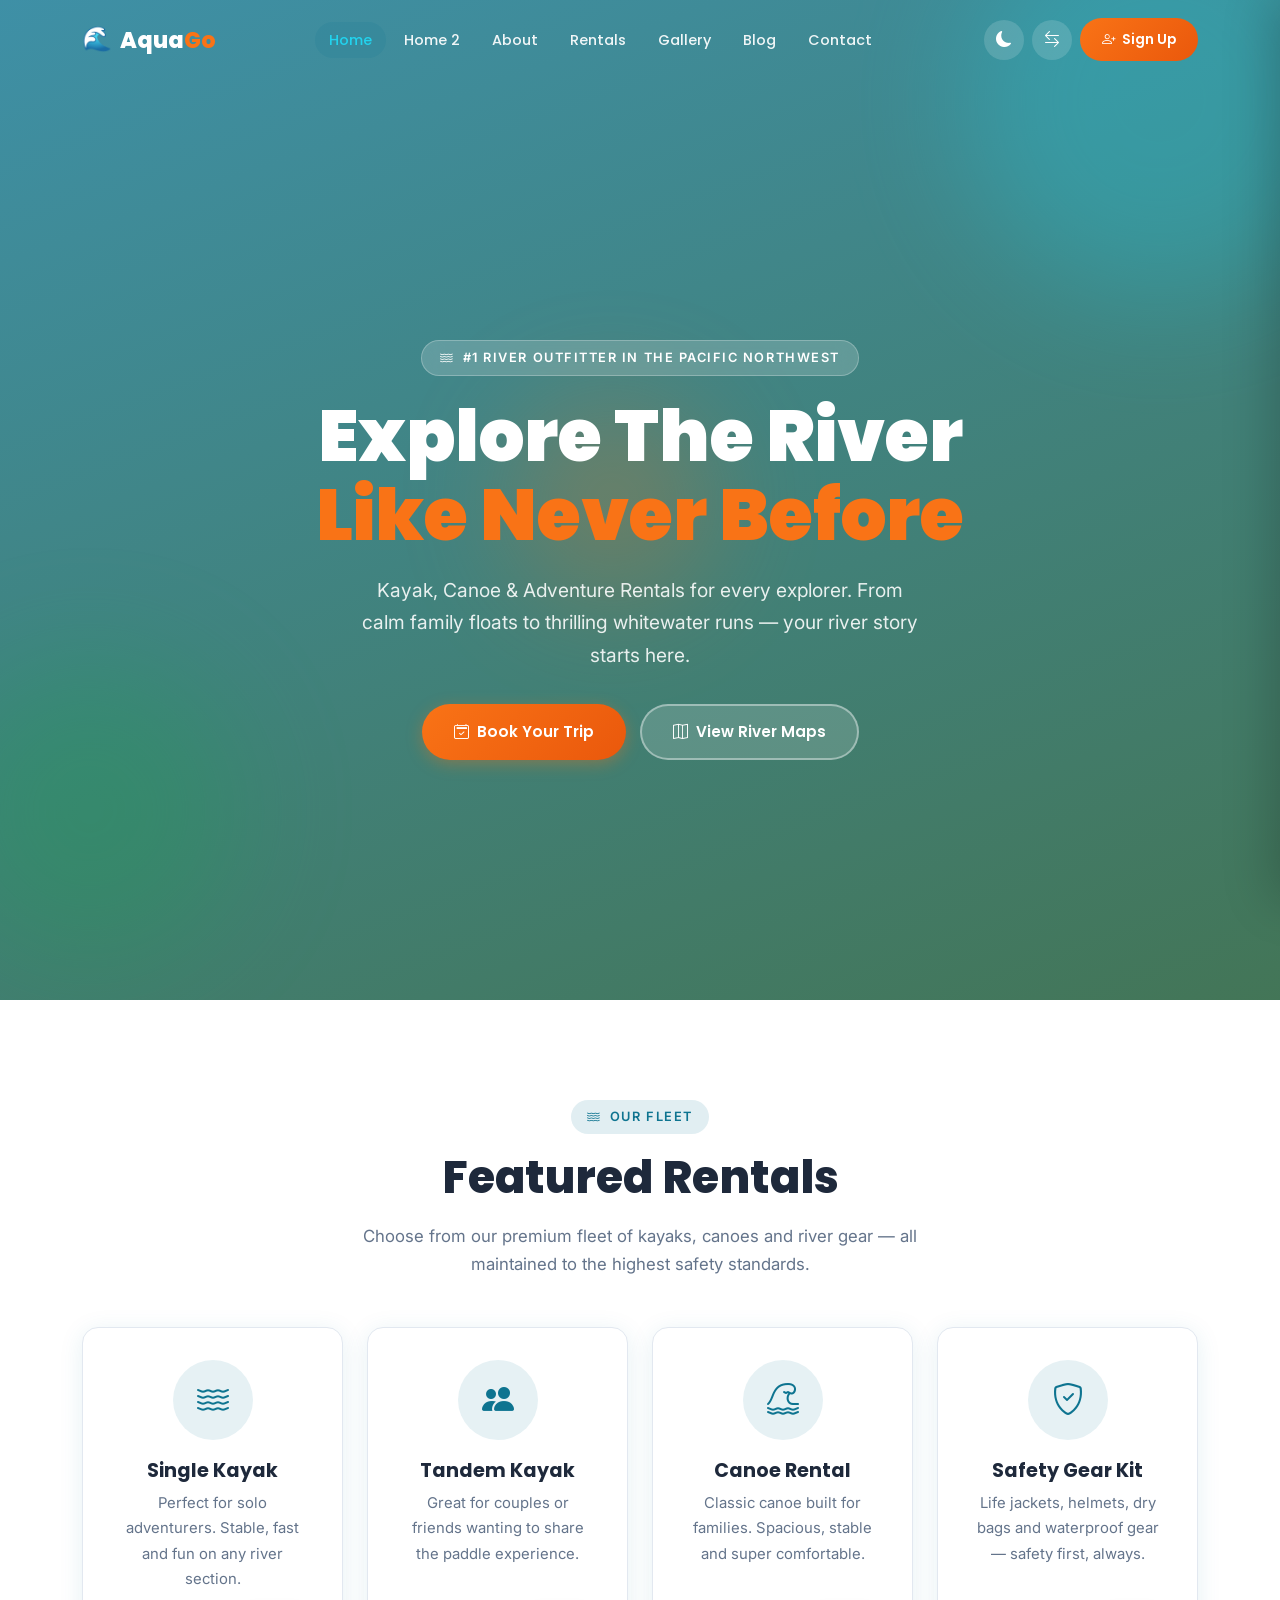
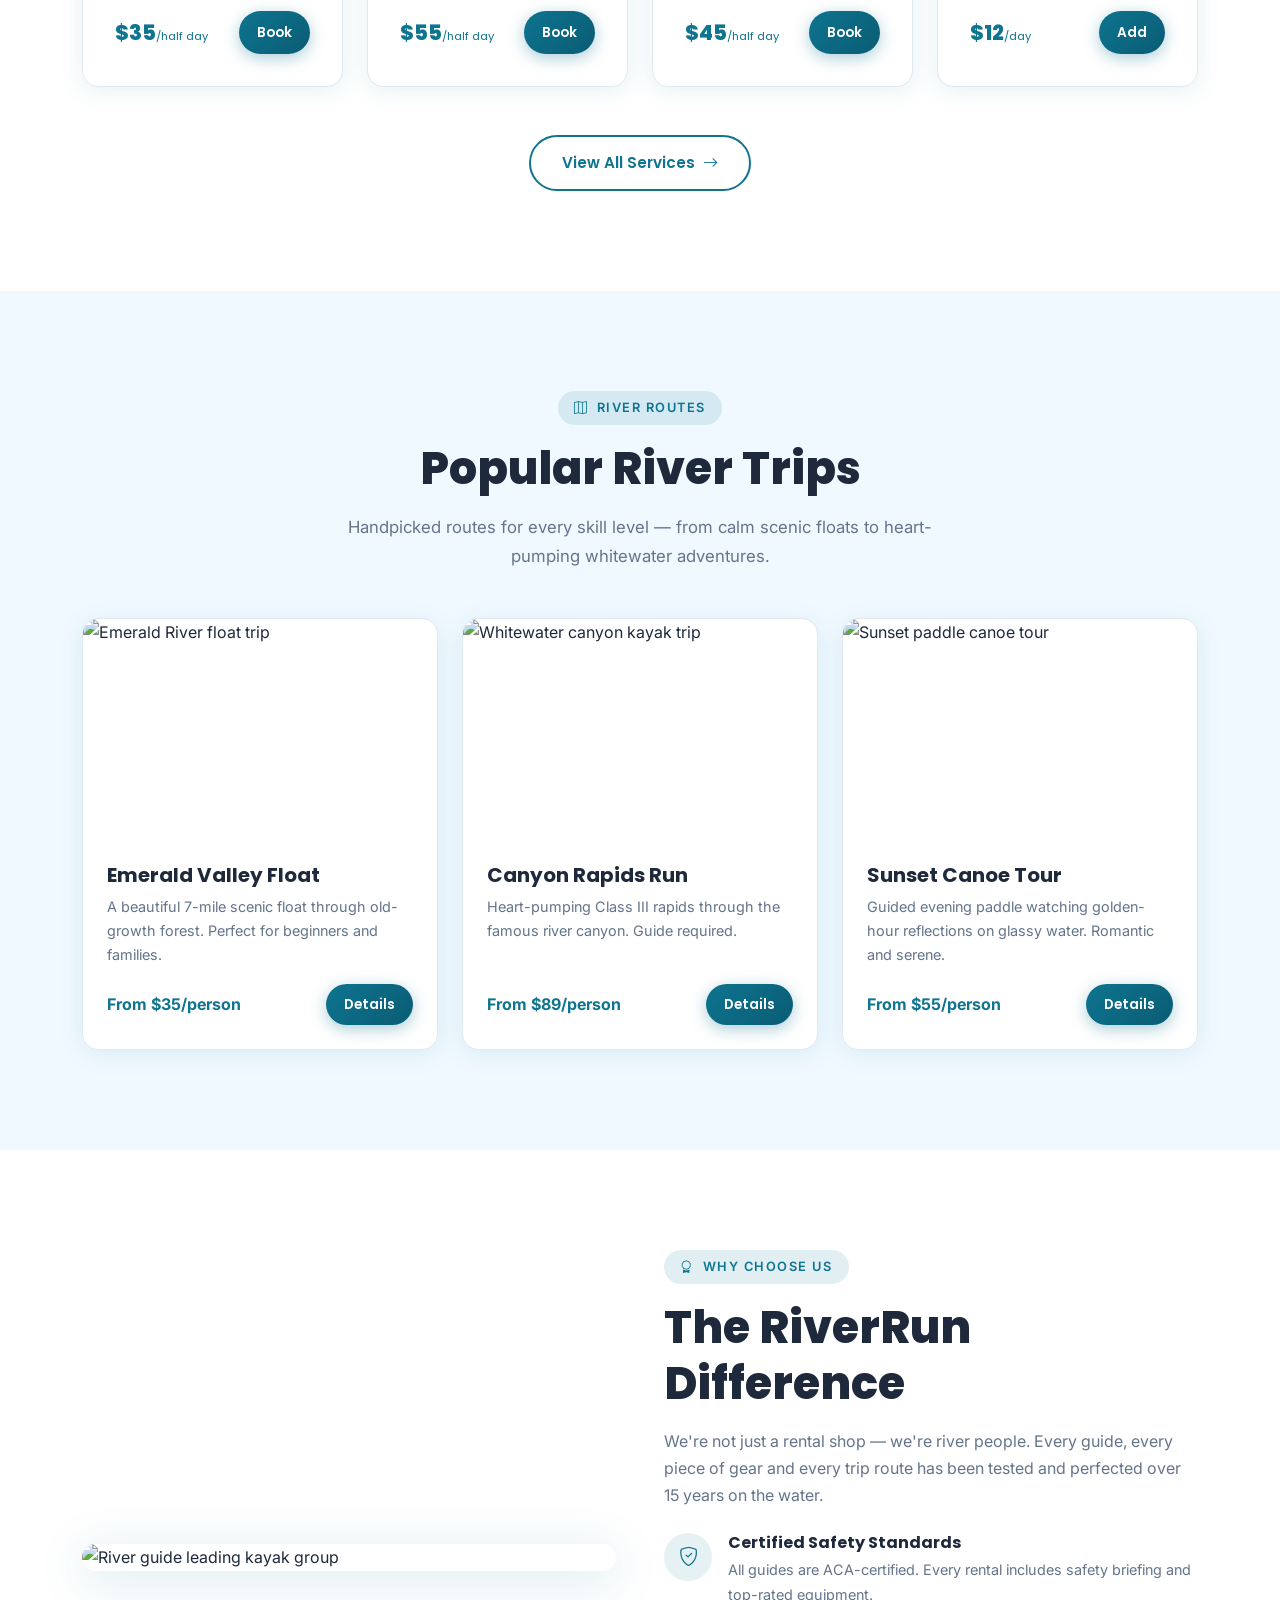
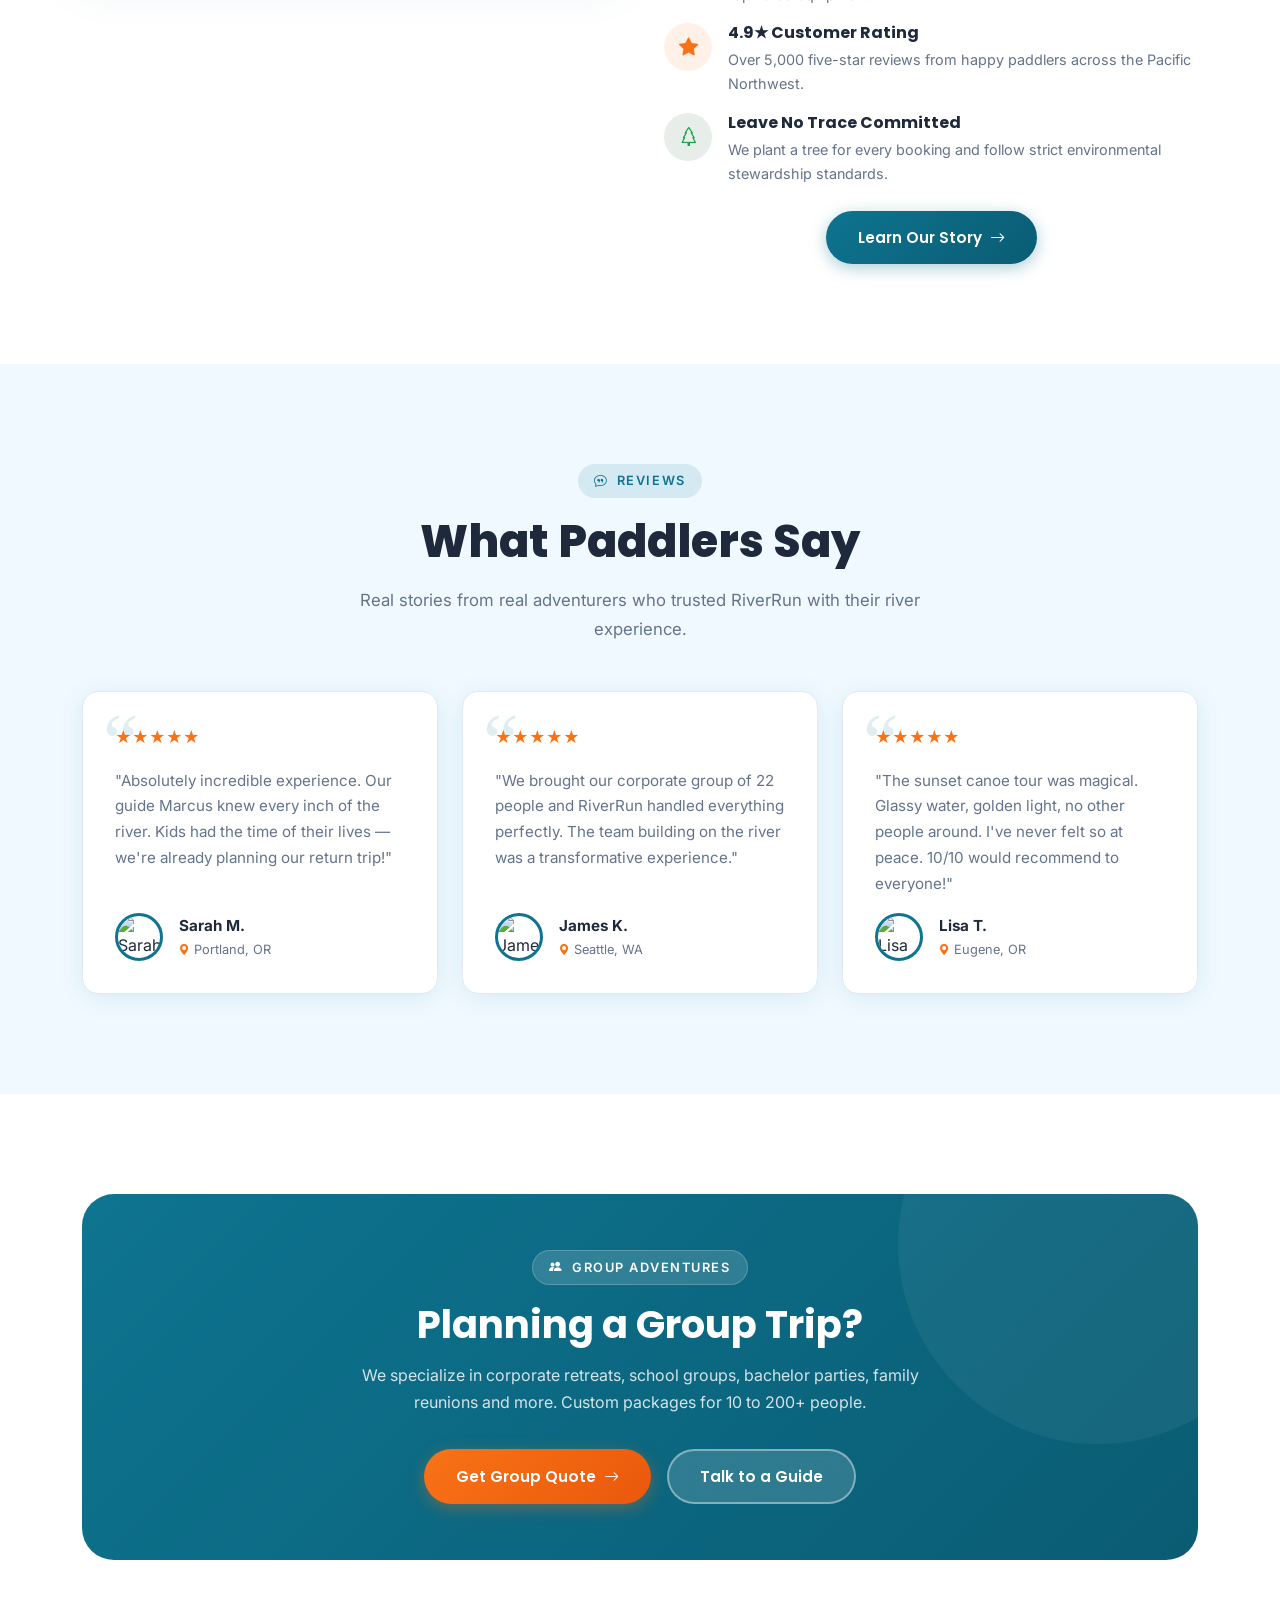
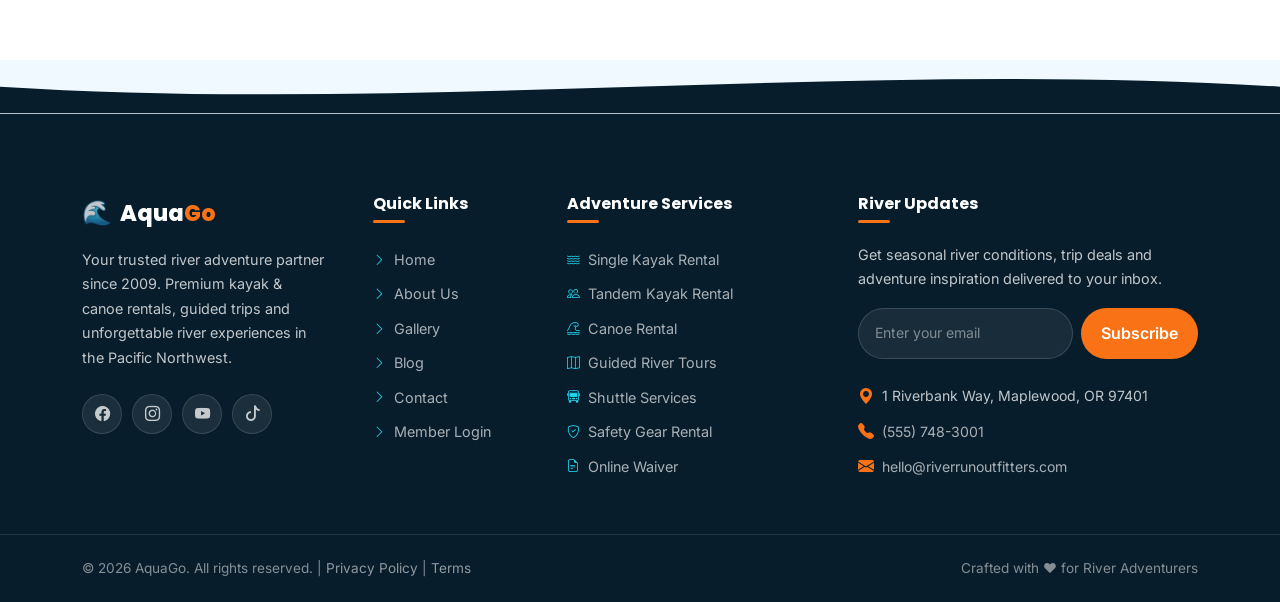
==== commit b78c2f52: "UI Alignment, Hero Section Refinements, and Timeline Fixes" ====
--- a/index.html
+++ b/index.html
@@ -77,7 +77,7 @@
                     <i class="bi bi-moon-fill"></i>
                 </button>
                 <button class="btn-toggle rtl-toggle-btn" aria-label="Toggle RTL" title="RTL Mode" id="rtlBtn">
-                    <i class="bi bi-justify-right"></i>
+                    <i class="bi bi-arrow-left-right"></i>
                 </button>
                 <a href="register.html" class="btn-book-nav d-none d-lg-inline-flex"><i class="bi bi-person-plus"></i>
                     Sign Up</a>
@@ -102,7 +102,8 @@
             <span style="font-size:1.5rem;">🌊</span>
             <span class="nav-logo-text" style="color:var(--text);">Aqua<span>Go</span></span>
         </div>
-        <nav class="mobile-nav-divider"></nav><ul class="list-unstyled">
+        <nav class="mobile-nav-divider"></nav>
+        <ul class="list-unstyled">
             <li><a href="index.html" class="mobile-nav-link" data-page="index.html"><i
                         class="bi bi-house-fill text-primary-rr"></i> Home</a></li>
             <li><a href="home-2.html" class="mobile-nav-link" data-page="home-2.html"><i
@@ -126,7 +127,7 @@
                 <i class="bi bi-moon-fill"></i>
             </button>
             <button class="btn-toggle rtl-toggle-btn" aria-label="Toggle RTL" title="RTL Mode">
-                <i class="bi bi-justify-right"></i>
+                <i class="bi bi-arrow-left-right"></i>
             </button>
         </div>
     </aside>
@@ -141,19 +142,19 @@
         <div class="blob blob-2"></div>
         <div class="blob blob-3"></div>
         <div class="container hero-content">
-            <div class="row align-items-center min-vh-100">
-                <div class="col-lg-7">
+            <div class="row align-items-center min-vh-100 justify-content-center">
+                <div class="col-lg-10 text-center">
                     <span class="hero-tag fade-in-up d1">
                         <i class="bi bi-water"></i> #1 River Outfitter in the Pacific Northwest
                     </span>
-                    <h1 class="hero-title fade-in-up d2">
+                    <h1 class="hero-title fade-in-up d2" style="text-align:center;">
                         Explore The River<br><span>Like Never Before</span>
                     </h1>
-                    <p class="hero-sub fade-in-up d3">
+                    <p class="hero-sub fade-in-up d3" style="text-align:center;margin-left:auto;margin-right:auto;">
                         Kayak, Canoe &amp; Adventure Rentals for every explorer. From calm family floats to thrilling
                         whitewater runs — your river story starts here.
                     </p>
-                    <div class="hero-btns fade-in-up d4">
+                    <div class="hero-btns fade-in-up d4" style="justify-content:center;">
                         <a href="booking.html" class="btn-accent-rr ripple-btn">
                             <i class="bi bi-calendar2-check"></i> Book Your Trip
                         </a>
@@ -263,8 +264,7 @@
                             <img src="https://images.unsplash.com/photo-1544551763-46a013bb70d5?w=600&q=80"
                                 alt="Emerald River float trip"
                                 style="width:100%;height:100%;object-fit:cover;transition:transform .5s ease;">
-                            <div style="position:absolute;top:12px;left:12px;" class="diff-badge diff-easy">Easy · 3 hrs
-                            </div>
+
                         </div>
                         <div class="p-4">
                             <h5 style="font-weight:700;margin-bottom:.4rem;">Emerald Valley Float</h5>
@@ -284,8 +284,7 @@
                             <img src="https://images.unsplash.com/photo-1506905925346-21bda4d32df4?w=600&q=80"
                                 alt="Whitewater canyon kayak trip"
                                 style="width:100%;height:100%;object-fit:cover;transition:transform .5s ease;">
-                            <div style="position:absolute;top:12px;left:12px;" class="diff-badge diff-hard">Expert · 6
-                                hrs</div>
+
                         </div>
                         <div class="p-4">
                             <h5 style="font-weight:700;margin-bottom:.4rem;">Canyon Rapids Run</h5>
@@ -305,8 +304,6 @@
                             <img src="https://images.unsplash.com/photo-1571019613454-1cb2f99b2d8b?w=600&q=80"
                                 alt="Sunset paddle canoe tour"
                                 style="width:100%;height:100%;object-fit:cover;transition:transform .5s ease;">
-                            <div style="position:absolute;top:12px;left:12px;" class="diff-badge diff-moderate">Moderate
-                                · 4 hrs</div>
                         </div>
                         <div class="p-4">
                             <h5 style="font-weight:700;margin-bottom:.4rem;">Sunset Canoe Tour</h5>
@@ -601,6 +598,4 @@
     <script src="assets/js/main.js"></script>
 </body>
 
-</html>
-
-
+</html>
--- a/assets/css/style.css
+++ b/assets/css/style.css
@@ -268,6 +268,8 @@
 .btn-outline-rr {
     display: inline-flex;
     align-items: center;
+    justify-content: center;
+    flex-direction: row;
     gap: 8px;
     background: transparent;
     color: var(--primary);
@@ -279,6 +281,7 @@
     border: 2px solid var(--primary);
     cursor: pointer;
     transition: var(--trans);
+    white-space: nowrap;
 }
 
 .btn-outline-rr:hover {
@@ -286,6 +289,7 @@
     color: #fff;
     transform: translateY(-3px);
 }
+
 
 .btn-ghost-rr {
     display: inline-flex;
@@ -986,6 +990,20 @@
     margin-bottom: 1.2rem;
 }
 
+.service-card ul {
+    list-style: none;
+    padding: 0;
+    margin: 0 auto 1.5rem;
+    display: inline-block;
+    text-align: left;
+}
+
+.service-card ul li {
+    margin-bottom: 6px;
+    color: var(--text-muted);
+    font-size: .88rem;
+}
+
 /* Ripple hover effect */
 .ripple-btn {
     position: relative;
@@ -1290,6 +1308,9 @@
     overflow: hidden;
     box-shadow: var(--shadow);
     transition: var(--trans);
+    display: flex;
+    flex-direction: column;
+    height: 100%;
 }
 
 .blog-card:hover {
@@ -1343,6 +1364,9 @@
 
 .blog-card-body {
     padding: 1.5rem;
+    display: flex;
+    flex-direction: column;
+    flex: 1;
 }
 
 .blog-card-body h5 {
@@ -1364,7 +1388,8 @@
     display: inline-flex;
     align-items: center;
     gap: 6px;
-    margin-top: 1rem;
+    margin-top: auto;
+    padding-top: 1rem;
     transition: var(--trans);
 }
 
@@ -1898,13 +1923,13 @@
    ============================================================ */
 .timeline {
     position: relative;
-    padding-left: 40px;
+    padding-left: 55px;
 }
 
 .timeline::before {
     content: '';
     position: absolute;
-    left: 16px;
+    left: 28px;
     top: 0;
     bottom: 0;
     width: 2px;
@@ -1913,12 +1938,12 @@
 
 [dir="rtl"] .timeline {
     padding-left: 0;
-    padding-right: 40px;
+    padding-right: 55px;
 }
 
 [dir="rtl"] .timeline::before {
     left: auto;
-    right: 16px;
+    right: 28px;
 }
 
 .timeline-item {
@@ -1928,7 +1953,7 @@
 
 .timeline-dot {
     position: absolute;
-    left: -32px;
+    left: -43px;
     top: 4px;
     width: 32px;
     height: 32px;
@@ -1946,7 +1971,7 @@
 
 [dir="rtl"] .timeline-dot {
     left: auto;
-    right: -32px;
+    right: -43px;
 }
 
 .timeline-body {
@@ -2394,6 +2419,35 @@
     font-size: .85rem;
 }
 
+/* Auth social buttons — keep icon + text always inline, never wrap */
+.auth-card .d-flex.flex-row .btn-outline-rr {
+    flex-direction: row !important;
+    align-items: center !important;
+    flex-wrap: nowrap !important;
+    white-space: nowrap !important;
+    min-width: 0;
+    overflow: hidden;
+    gap: 6px;
+    padding: 10px 8px !important;
+    font-size: .82rem !important;
+}
+
+.auth-card .d-flex.flex-row .btn-outline-rr svg,
+.auth-card .d-flex.flex-row .btn-outline-rr i {
+    flex-shrink: 0;
+}
+
+/* On very small screens, hide the text & show icon only */
+@media (max-width: 380px) {
+    .auth-card .d-flex.flex-row .btn-outline-rr span {
+        display: none;
+    }
+
+    .auth-card .d-flex.flex-row .btn-outline-rr {
+        padding: 10px !important;
+    }
+}
+
 /* Password strength bar */
 .pw-strength-bar {
     height: 5px;
@@ -2476,4 +2530,4 @@
 #waiverCheck:checked~div #bookSubmitBtn,
 #waiverCheck:checked+label~button {
     opacity: 1;
-}
+}
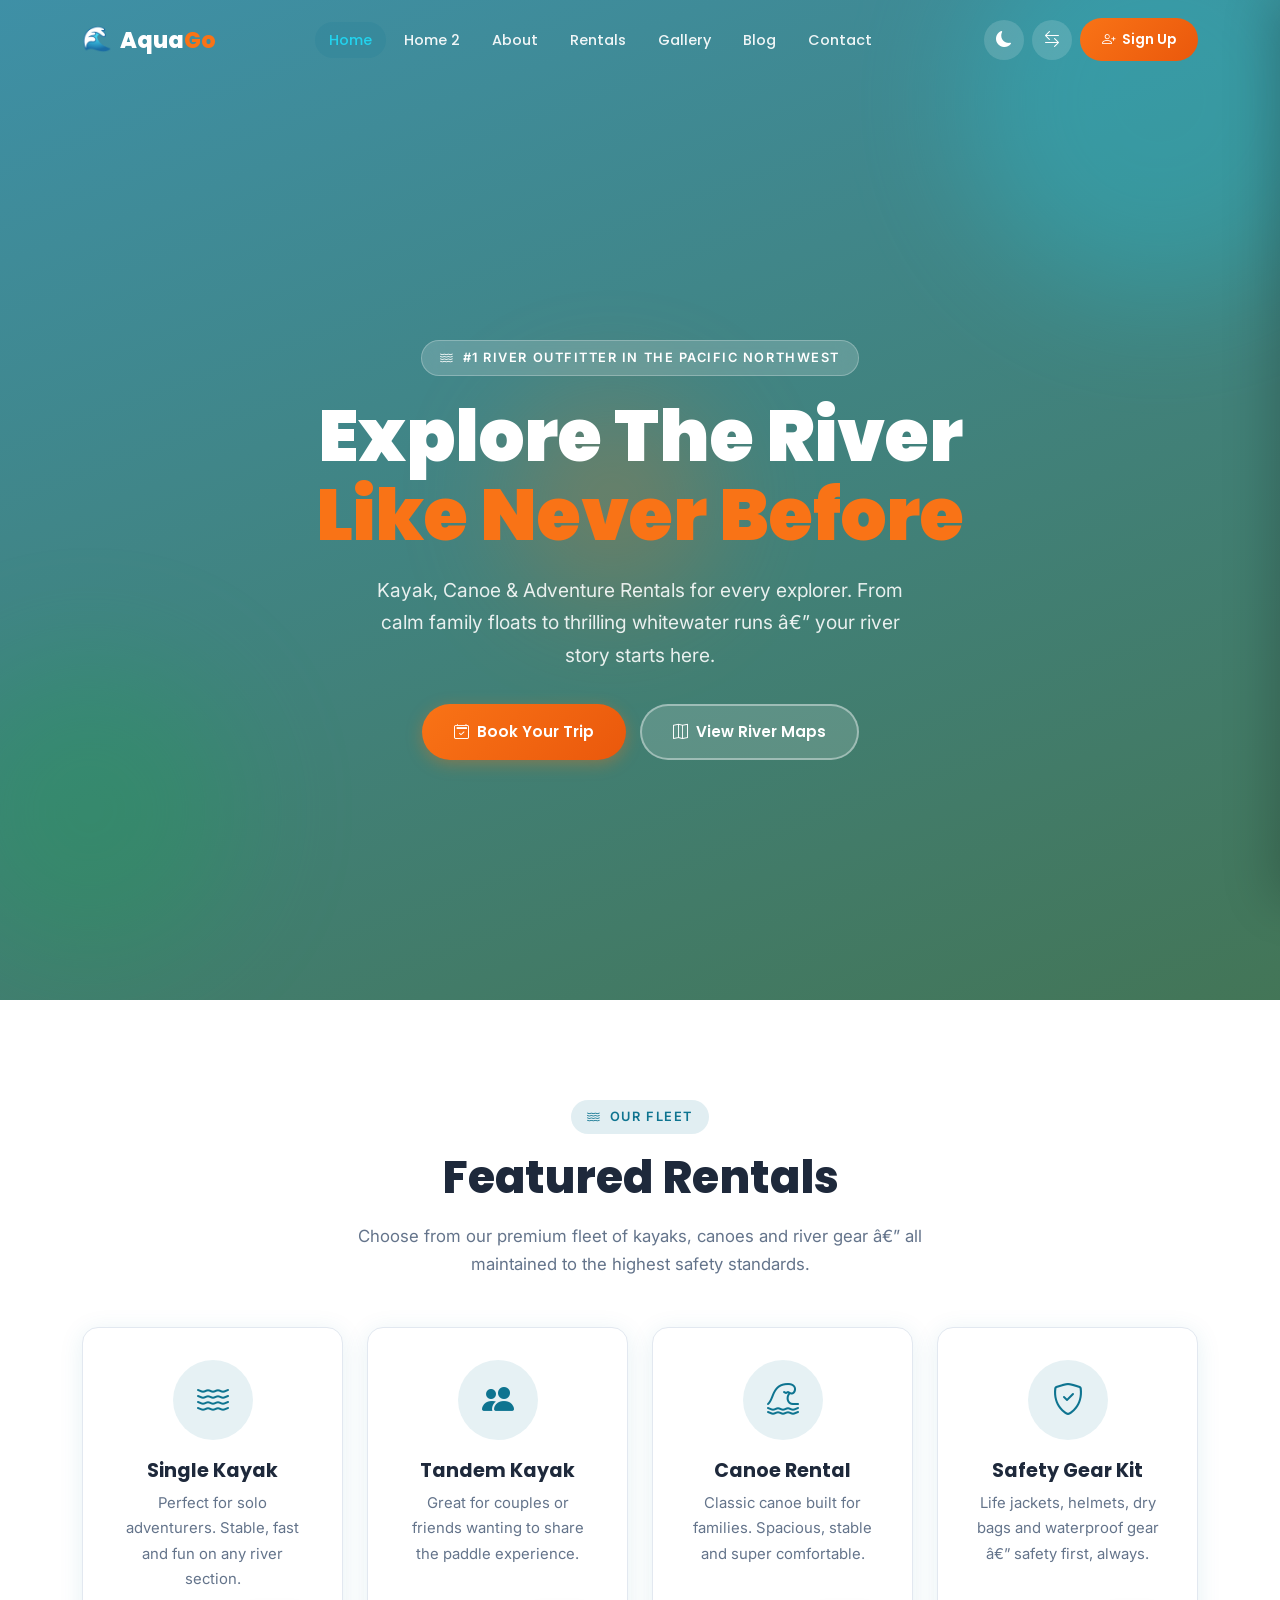
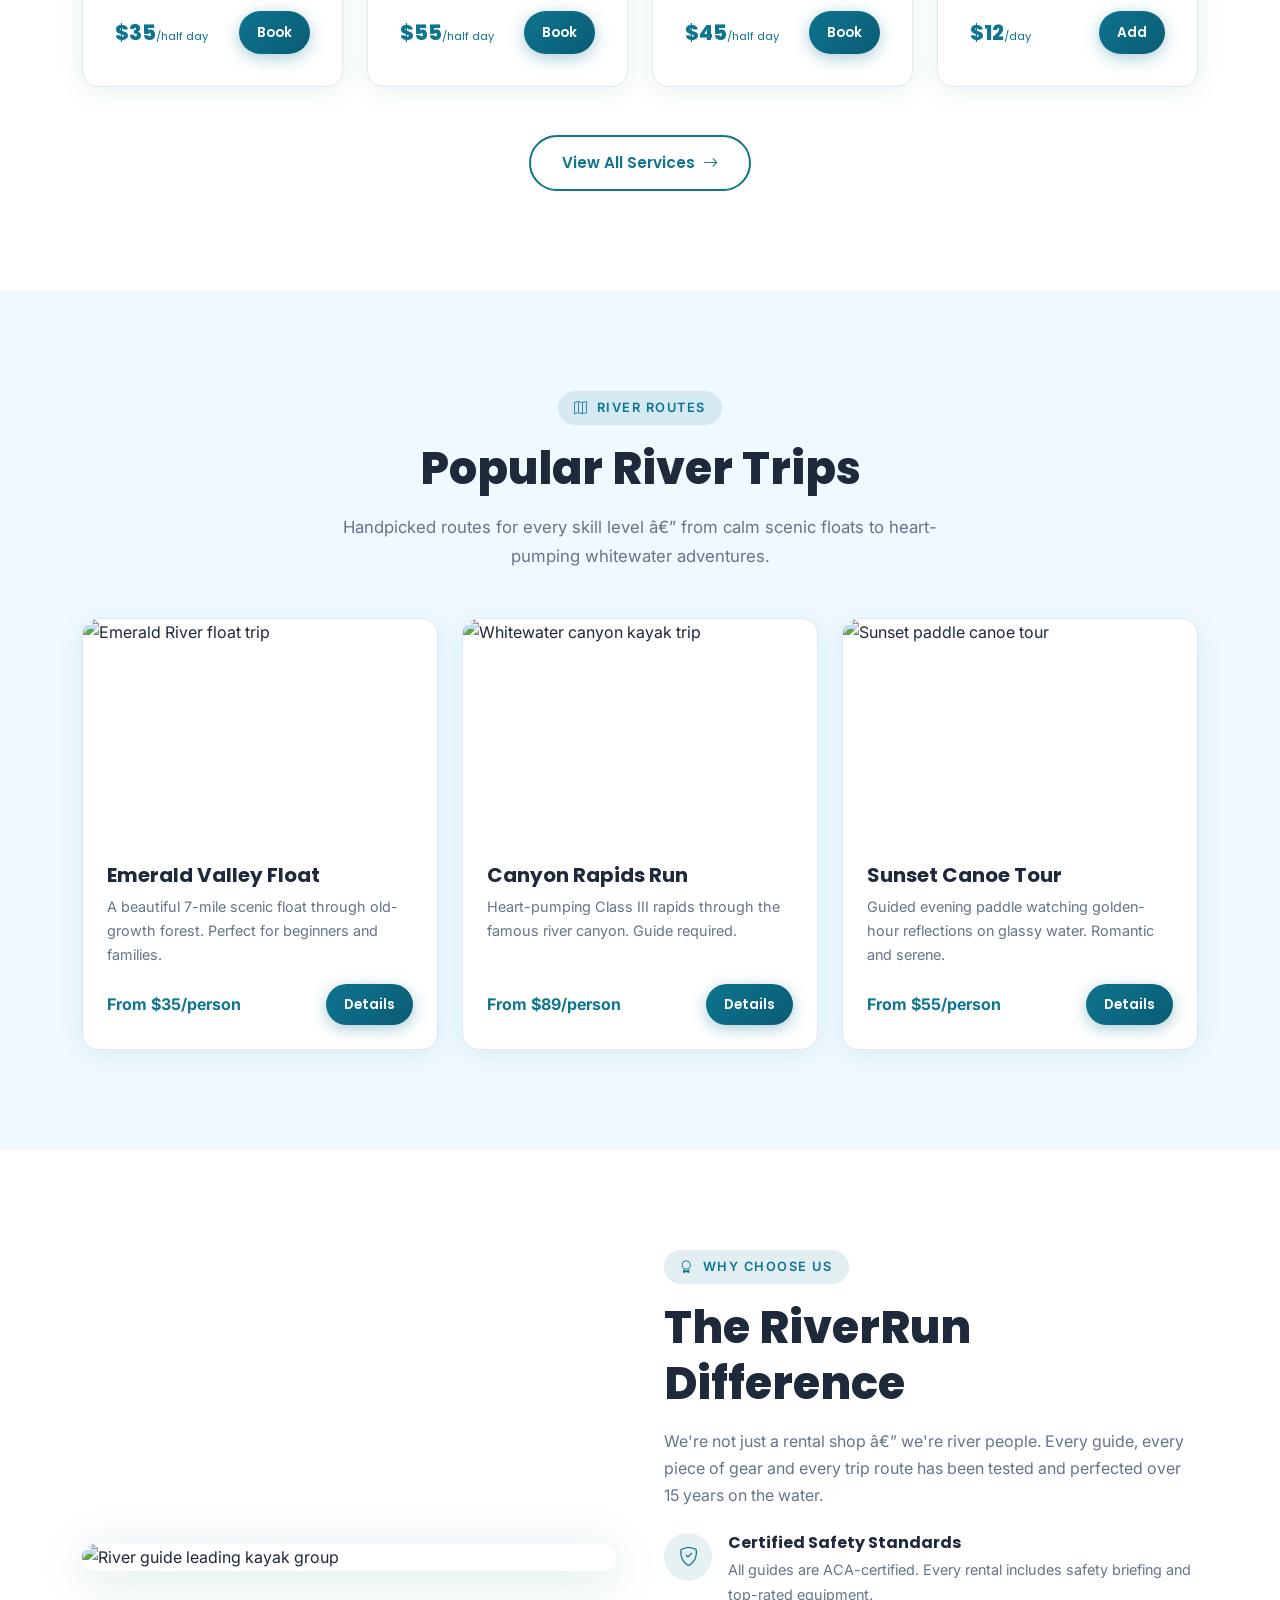
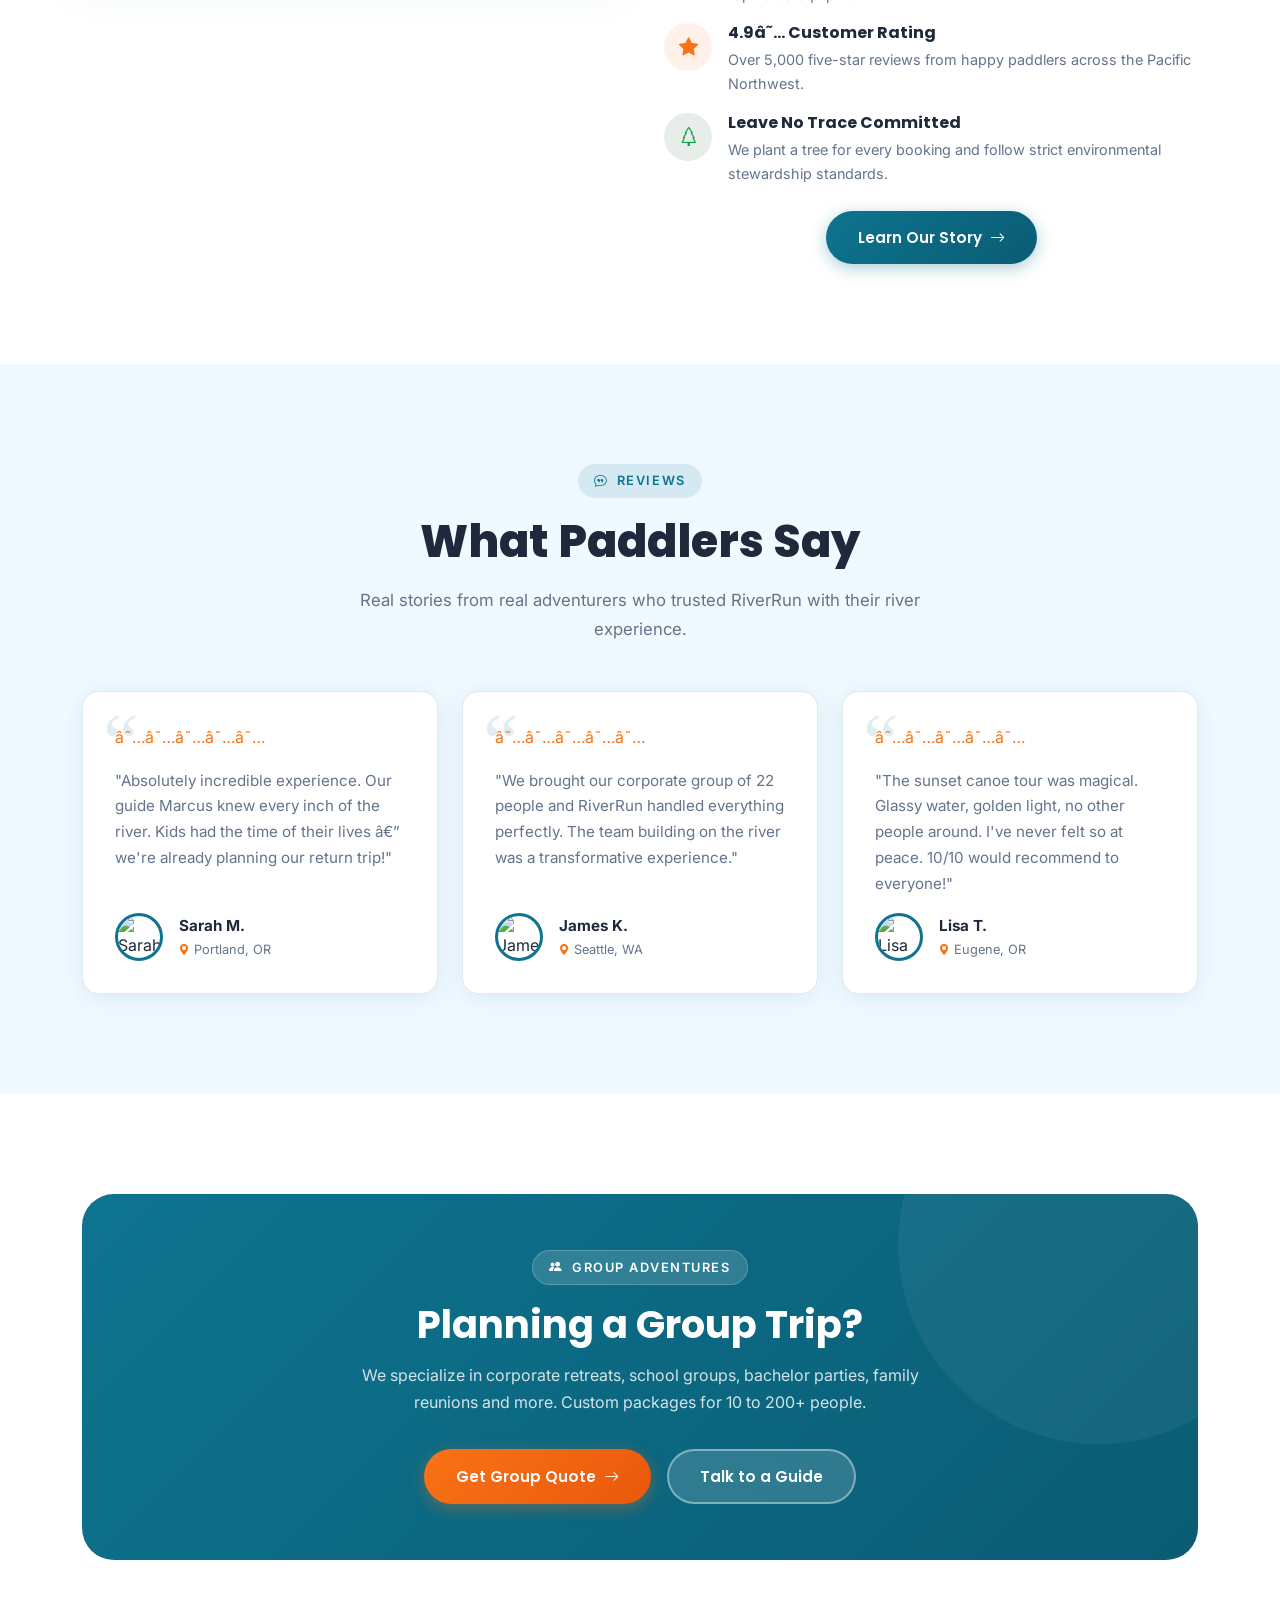
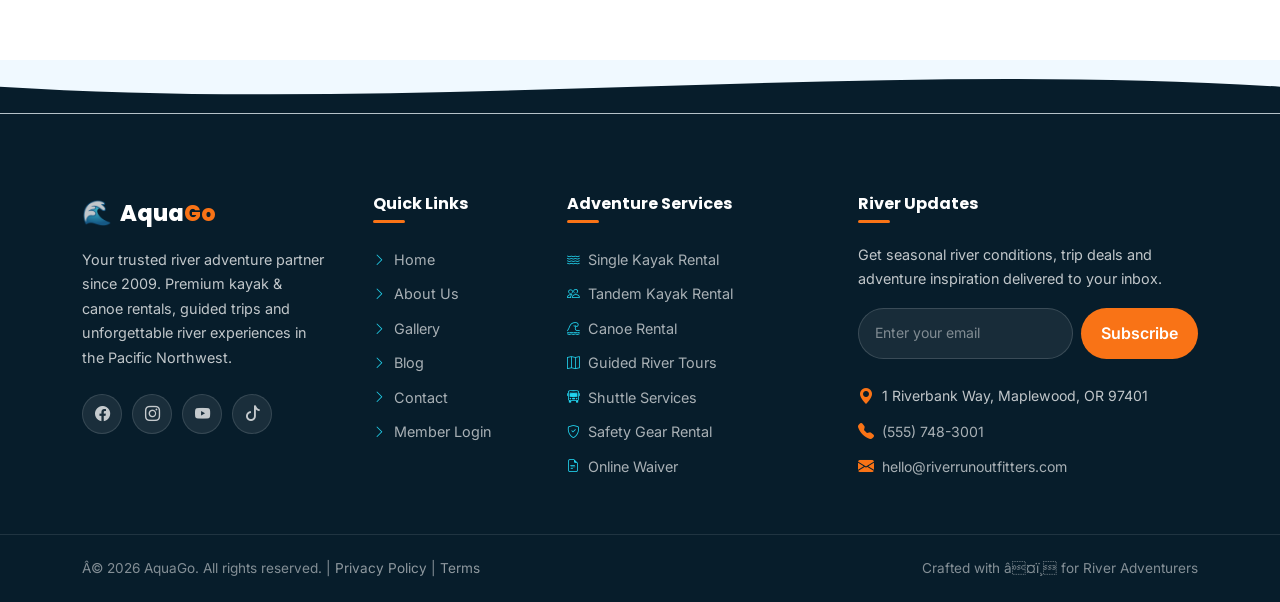
==== commit 1ba53614: "Add favicon to login and register pages and sync site-wide updates" ====
--- a/index.html
+++ b/index.html
@@ -4,17 +4,17 @@
 <head>
     <meta charset="UTF-8" />
     <meta name="viewport" content="width=device-width, initial-scale=1.0" />
-    <title>AquaGo — Kayak & Canoe Rental | River Adventures</title>
+    <link rel="icon" type="image/svg+xml" href="favicon.svg" />
+    <title>AquaGo â€” Kayak & Canoe Rental | River Adventures</title>
     <meta name="description"
         content="AquaGo offers premium kayak rentals, canoe rentals, guided river trips, shuttle services and group adventure packages. Book your river adventure today!" />
     <meta name="keywords"
         content="kayak rental, canoe rental, river trips, guided tours, river outfitter, adventure, outdoor" />
-    <meta property="og:title" content="AquaGo — Kayak & Canoe Rental" />
+    <meta property="og:title" content="AquaGo â€” Kayak & Canoe Rental" />
     <meta property="og:description"
         content="Premium kayak and canoe rentals, guided tours and river adventures for all skill levels." />
     <meta property="og:type" content="website" />
     <meta property="og:url" content="https://riverrunoutfitters.com/" />
-    <link rel="canonical" href="https://riverrunoutfitters.com/" />
 
     <!-- Bootstrap 5 -->
     <link rel="stylesheet" href="https://cdn.jsdelivr.net/npm/bootstrap@5.3.3/dist/css/bootstrap.min.css" />
@@ -22,6 +22,36 @@
     <link rel="stylesheet" href="https://cdn.jsdelivr.net/npm/bootstrap-icons@1.11.3/font/bootstrap-icons.min.css" />
     <!-- Custom CSS -->
     <link rel="stylesheet" href="assets/css/style.css" />
+    <style>
+        @media (min-width: 768px) and (max-width: 991.98px) {
+            section[aria-label="Popular River Trips"] .row.g-4>.col-md-6:nth-child(3) {
+                margin-left: auto;
+                margin-right: auto;
+            }
+
+            section[aria-label="Customer Testimonials"] .row.g-4>.col-md-6:nth-child(3) {
+                margin-left: auto;
+                margin-right: auto;
+            }
+        }
+
+        @media (min-width: 992px) and (max-width: 1199.98px) {
+            section[aria-label="Featured Rentals"] .service-card .d-flex.justify-content-between {
+                gap: 8px;
+            }
+
+            section[aria-label="Featured Rentals"] .service-card .d-flex.justify-content-between>span small {
+                display: block;
+                margin-top: 2px;
+                white-space: normal !important;
+                line-height: 1.1;
+            }
+
+            section[aria-label="Featured Rentals"] .service-card .d-flex.justify-content-between .btn-primary-rr {
+                flex-shrink: 0;
+            }
+        }
+    </style>
 
     <!-- JSON-LD Schema -->
     <script type="application/ld+json">
@@ -51,7 +81,7 @@
 
 <body>
 
-    <!-- ── NAVBAR ──────────────────────────────────────────── -->
+    <!-- â”€â”€ NAVBAR â”€â”€â”€â”€â”€â”€â”€â”€â”€â”€â”€â”€â”€â”€â”€â”€â”€â”€â”€â”€â”€â”€â”€â”€â”€â”€â”€â”€â”€â”€â”€â”€â”€â”€â”€â”€â”€â”€â”€â”€â”€â”€â”€â”€ -->
     <nav class="navbar-rr" role="navigation" aria-label="Main navigation" id="mainNav">
         <div class="container d-flex align-items-center justify-content-between gap-3">
             <!-- Logo -->
@@ -92,10 +122,10 @@
         </div>
     </nav>
 
-    <!-- ── OFFCANVAS OVERLAY ───────────────────────────────── -->
+    <!-- â”€â”€ OFFCANVAS OVERLAY â”€â”€â”€â”€â”€â”€â”€â”€â”€â”€â”€â”€â”€â”€â”€â”€â”€â”€â”€â”€â”€â”€â”€â”€â”€â”€â”€â”€â”€â”€â”€â”€â”€ -->
     <div class="offcanvas-overlay" id="offcanvasOverlay" aria-hidden="true"></div>
 
-    <!-- ── OFFCANVAS MENU ──────────────────────────────────── -->
+    <!-- â”€â”€ OFFCANVAS MENU â”€â”€â”€â”€â”€â”€â”€â”€â”€â”€â”€â”€â”€â”€â”€â”€â”€â”€â”€â”€â”€â”€â”€â”€â”€â”€â”€â”€â”€â”€â”€â”€â”€â”€â”€â”€ -->
     <aside class="offcanvas-rr" id="mobileOffcanvas" aria-label="Mobile navigation">
         <button class="offcanvas-close" aria-label="Close menu"><i class="bi bi-x-lg"></i></button>
         <div class="d-flex align-items-center gap-2 mb-4 mt-2">
@@ -132,9 +162,9 @@
         </div>
     </aside>
 
-    <!-- ════════════════════════════════════════════════════════
+    <!-- â•â•â•â•â•â•â•â•â•â•â•â•â•â•â•â•â•â•â•â•â•â•â•â•â•â•â•â•â•â•â•â•â•â•â•â•â•â•â•â•â•â•â•â•â•â•â•â•â•â•â•â•â•â•â•â•
        HERO SECTION
-       ════════════════════════════════════════════════════════ -->
+       â•â•â•â•â•â•â•â•â•â•â•â•â•â•â•â•â•â•â•â•â•â•â•â•â•â•â•â•â•â•â•â•â•â•â•â•â•â•â•â•â•â•â•â•â•â•â•â•â•â•â•â•â•â•â•â• -->
     <section class="hero-rr"
         style="background-image:url('https://images.unsplash.com/photo-1504280390367-361c6d9f38f4?w=1920&q=80');"
         aria-label="Hero">
@@ -152,7 +182,7 @@
                     </h1>
                     <p class="hero-sub fade-in-up d3" style="text-align:center;margin-left:auto;margin-right:auto;">
                         Kayak, Canoe &amp; Adventure Rentals for every explorer. From calm family floats to thrilling
-                        whitewater runs — your river story starts here.
+                        whitewater runs â€” your river story starts here.
                     </p>
                     <div class="hero-btns fade-in-up d4" style="justify-content:center;">
                         <a href="booking.html" class="btn-accent-rr ripple-btn">
@@ -167,15 +197,15 @@
         </div>
     </section>
 
-    <!-- ════════════════════════════════════════════════════════
+    <!-- â•â•â•â•â•â•â•â•â•â•â•â•â•â•â•â•â•â•â•â•â•â•â•â•â•â•â•â•â•â•â•â•â•â•â•â•â•â•â•â•â•â•â•â•â•â•â•â•â•â•â•â•â•â•â•â•
        FEATURED RENTALS
-       ════════════════════════════════════════════════════════ -->
+       â•â•â•â•â•â•â•â•â•â•â•â•â•â•â•â•â•â•â•â•â•â•â•â•â•â•â•â•â•â•â•â•â•â•â•â•â•â•â•â•â•â•â•â•â•â•â•â•â•â•â•â•â•â•â•â• -->
     <section class="section-pad" aria-label="Featured Rentals">
         <div class="container">
             <div class="text-center mb-5 reveal">
                 <span class="section-tag"><i class="bi bi-water"></i> Our Fleet</span>
                 <h2 class="section-title">Featured Rentals</h2>
-                <p class="section-sub">Choose from our premium fleet of kayaks, canoes and river gear — all maintained
+                <p class="section-sub">Choose from our premium fleet of kayaks, canoes and river gear â€” all maintained
                     to the highest safety standards.</p>
             </div>
             <div class="row g-4">
@@ -185,10 +215,10 @@
                         <div class="service-icon"><i class="bi bi-water"></i></div>
                         <h4>Single Kayak</h4>
                         <p>Perfect for solo adventurers. Stable, fast and fun on any river section.</p>
-                        <div class="d-flex justify-content-between align-items-center">
+                        <div class="d-flex justify-content-between align-items-center mt-auto">
                             <span
                                 style="font-size:1.3rem;font-weight:800;color:var(--primary);font-family:var(--font-h);">$35<small
-                                    style="font-size:.7rem;font-weight:400;">/half day</small></span>
+                                    style="font-size:.7rem;font-weight:400;white-space:nowrap;">/half day</small></span>
                             <a href="booking.html" class="btn-primary-rr ripple-btn"
                                 style="padding:10px 18px;font-size:.85rem;">Book</a>
                         </div>
@@ -200,10 +230,10 @@
                         <div class="service-icon"><i class="bi bi-people-fill"></i></div>
                         <h4>Tandem Kayak</h4>
                         <p>Great for couples or friends wanting to share the paddle experience.</p>
-                        <div class="d-flex justify-content-between align-items-center">
+                        <div class="d-flex justify-content-between align-items-center mt-auto">
                             <span
                                 style="font-size:1.3rem;font-weight:800;color:var(--primary);font-family:var(--font-h);">$55<small
-                                    style="font-size:.7rem;font-weight:400;">/half day</small></span>
+                                    style="font-size:.7rem;font-weight:400;white-space:nowrap;">/half day</small></span>
                             <a href="booking.html" class="btn-primary-rr ripple-btn"
                                 style="padding:10px 18px;font-size:.85rem;">Book</a>
                         </div>
@@ -215,10 +245,10 @@
                         <div class="service-icon"><i class="bi bi-tsunami"></i></div>
                         <h4>Canoe Rental</h4>
                         <p>Classic canoe built for families. Spacious, stable and super comfortable.</p>
-                        <div class="d-flex justify-content-between align-items-center">
+                        <div class="d-flex justify-content-between align-items-center mt-auto">
                             <span
                                 style="font-size:1.3rem;font-weight:800;color:var(--primary);font-family:var(--font-h);">$45<small
-                                    style="font-size:.7rem;font-weight:400;">/half day</small></span>
+                                    style="font-size:.7rem;font-weight:400;white-space:nowrap;">/half day</small></span>
                             <a href="booking.html" class="btn-primary-rr ripple-btn"
                                 style="padding:10px 18px;font-size:.85rem;">Book</a>
                         </div>
@@ -229,11 +259,11 @@
                     <div class="service-card h-100">
                         <div class="service-icon"><i class="bi bi-shield-check"></i></div>
                         <h4>Safety Gear Kit</h4>
-                        <p>Life jackets, helmets, dry bags and waterproof gear — safety first, always.</p>
-                        <div class="d-flex justify-content-between align-items-center">
+                        <p>Life jackets, helmets, dry bags and waterproof gear â€” safety first, always.</p>
+                        <div class="d-flex justify-content-between align-items-center mt-auto">
                             <span
                                 style="font-size:1.3rem;font-weight:800;color:var(--primary);font-family:var(--font-h);">$12<small
-                                    style="font-size:.7rem;font-weight:400;">/day</small></span>
+                                    style="font-size:.7rem;font-weight:400;white-space:nowrap;">/day</small></span>
                             <a href="booking.html" class="btn-primary-rr ripple-btn"
                                 style="padding:10px 18px;font-size:.85rem;">Add</a>
                         </div>
@@ -246,22 +276,22 @@
         </div>
     </section>
 
-    <!-- ════════════════════════════════════════════════════════
+    <!-- â•â•â•â•â•â•â•â•â•â•â•â•â•â•â•â•â•â•â•â•â•â•â•â•â•â•â•â•â•â•â•â•â•â•â•â•â•â•â•â•â•â•â•â•â•â•â•â•â•â•â•â•â•â•â•â•
        POPULAR RIVER TRIPS
-       ════════════════════════════════════════════════════════ -->
+       â•â•â•â•â•â•â•â•â•â•â•â•â•â•â•â•â•â•â•â•â•â•â•â•â•â•â•â•â•â•â•â•â•â•â•â•â•â•â•â•â•â•â•â•â•â•â•â•â•â•â•â•â•â•â•â• -->
     <section class="section-pad bg-alt" aria-label="Popular River Trips">
         <div class="container">
             <div class="text-center mb-5 reveal">
                 <span class="section-tag"><i class="bi bi-map"></i> River Routes</span>
                 <h2 class="section-title">Popular River Trips</h2>
-                <p class="section-sub">Handpicked routes for every skill level — from calm scenic floats to
+                <p class="section-sub">Handpicked routes for every skill level â€” from calm scenic floats to
                     heart-pumping whitewater adventures.</p>
             </div>
             <div class="row g-4">
                 <div class="col-lg-4 col-md-6 reveal">
                     <div class="card-rr overflow-hidden">
                         <div style="height:220px;overflow:hidden;position:relative;">
-                            <img src="https://images.unsplash.com/photo-1544551763-46a013bb70d5?w=600&q=80"
+                            <img src="https://encrypted-tbn0.gstatic.com/images?q=tbn:ANd9GcQ9HcEay3yXi8zoKuPkD5boePMAa_CApxlVxA&s"
                                 alt="Emerald River float trip"
                                 style="width:100%;height:100%;object-fit:cover;transition:transform .5s ease;">
 
@@ -281,7 +311,7 @@
                 <div class="col-lg-4 col-md-6 reveal" style="transition-delay:.1s">
                     <div class="card-rr overflow-hidden">
                         <div style="height:220px;overflow:hidden;position:relative;">
-                            <img src="https://images.unsplash.com/photo-1506905925346-21bda4d32df4?w=600&q=80"
+                            <img src="https://canoethewild.bgrweb.com/wp-content/uploads/2018/10/DSC_3777-1.jpg"
                                 alt="Whitewater canyon kayak trip"
                                 style="width:100%;height:100%;object-fit:cover;transition:transform .5s ease;">
 
@@ -301,7 +331,7 @@
                 <div class="col-lg-4 col-md-6 reveal" style="transition-delay:.2s">
                     <div class="card-rr overflow-hidden">
                         <div style="height:220px;overflow:hidden;position:relative;">
-                            <img src="https://images.unsplash.com/photo-1571019613454-1cb2f99b2d8b?w=600&q=80"
+                            <img src="https://d82a35d68077fe830c0e.cdn6.editmysite.com/uploads/b/d82a35d68077fe830c0ed36bc86fba61af765c242afa758620fd1dd0d1d38440/Anne-Raquette-River-Outfitters_1708009223.png?width=2400&optimize=medium"
                                 alt="Sunset paddle canoe tour"
                                 style="width:100%;height:100%;object-fit:cover;transition:transform .5s ease;">
                         </div>
@@ -321,9 +351,9 @@
         </div>
     </section>
 
-    <!-- ════════════════════════════════════════════════════════
+    <!-- â•â•â•â•â•â•â•â•â•â•â•â•â•â•â•â•â•â•â•â•â•â•â•â•â•â•â•â•â•â•â•â•â•â•â•â•â•â•â•â•â•â•â•â•â•â•â•â•â•â•â•â•â•â•â•â•
        WHY CHOOSE US
-       ════════════════════════════════════════════════════════ -->
+       â•â•â•â•â•â•â•â•â•â•â•â•â•â•â•â•â•â•â•â•â•â•â•â•â•â•â•â•â•â•â•â•â•â•â•â•â•â•â•â•â•â•â•â•â•â•â•â•â•â•â•â•â•â•â•â• -->
     <section class="section-pad" aria-label="Why Choose Us">
         <div class="container">
             <div class="row align-items-center g-5">
@@ -335,7 +365,7 @@
                 <div class="col-lg-6 reveal-right">
                     <span class="section-tag"><i class="bi bi-award"></i> Why Choose Us</span>
                     <h2 class="section-title text-start">The RiverRun<br>Difference</h2>
-                    <p style="color:var(--text-muted);margin-bottom:1.5rem;">We're not just a rental shop — we're river
+                    <p style="color:var(--text-muted);margin-bottom:1.5rem;">We're not just a rental shop â€” we're river
                         people. Every guide, every piece of gear and every trip route has been tested and perfected over
                         15 years on the water.</p>
                     <div class="row g-3">
@@ -360,7 +390,7 @@
                                     <i class="bi bi-star-fill"></i>
                                 </div>
                                 <div>
-                                    <h6 style="font-weight:700;margin-bottom:.3rem;">4.9★ Customer Rating</h6>
+                                    <h6 style="font-weight:700;margin-bottom:.3rem;">4.9â˜… Customer Rating</h6>
                                     <p style="color:var(--text-muted);font-size:.9rem;margin:0;">Over 5,000 five-star
                                         reviews from happy paddlers across the Pacific Northwest.</p>
                                 </div>
@@ -389,9 +419,9 @@
         </div>
     </section>
 
-    <!-- ════════════════════════════════════════════════════════
+    <!-- â•â•â•â•â•â•â•â•â•â•â•â•â•â•â•â•â•â•â•â•â•â•â•â•â•â•â•â•â•â•â•â•â•â•â•â•â•â•â•â•â•â•â•â•â•â•â•â•â•â•â•â•â•â•â•â•
        TESTIMONIALS
-       ════════════════════════════════════════════════════════ -->
+       â•â•â•â•â•â•â•â•â•â•â•â•â•â•â•â•â•â•â•â•â•â•â•â•â•â•â•â•â•â•â•â•â•â•â•â•â•â•â•â•â•â•â•â•â•â•â•â•â•â•â•â•â•â•â•â• -->
     <section class="section-pad bg-alt" aria-label="Customer Testimonials">
         <div class="container">
             <div class="text-center mb-5 reveal">
@@ -403,9 +433,9 @@
             <div class="row g-4">
                 <div class="col-lg-4 col-md-6 reveal">
                     <div class="testimonial-card">
-                        <div class="stars">★★★★★</div>
+                        <div class="stars">â˜…â˜…â˜…â˜…â˜…</div>
                         <p class="review-text">"Absolutely incredible experience. Our guide Marcus knew every inch of
-                            the river. Kids had the time of their lives — we're already planning our return trip!"</p>
+                            the river. Kids had the time of their lives â€” we're already planning our return trip!"</p>
                         <div class="d-flex align-items-center gap-3">
                             <img src="https://images.unsplash.com/photo-1494790108377-be9c29b29330?w=100&q=80"
                                 alt="Sarah M. reviewer" class="reviewer-avatar">
@@ -419,7 +449,7 @@
                 </div>
                 <div class="col-lg-4 col-md-6 reveal" style="transition-delay:.1s">
                     <div class="testimonial-card">
-                        <div class="stars">★★★★★</div>
+                        <div class="stars">â˜…â˜…â˜…â˜…â˜…</div>
                         <p class="review-text">"We brought our corporate group of 22 people and RiverRun handled
                             everything perfectly. The team building on the river was a transformative experience."</p>
                         <div class="d-flex align-items-center gap-3">
@@ -435,7 +465,7 @@
                 </div>
                 <div class="col-lg-4 col-md-6 reveal" style="transition-delay:.2s">
                     <div class="testimonial-card">
-                        <div class="stars">★★★★★</div>
+                        <div class="stars">â˜…â˜…â˜…â˜…â˜…</div>
                         <p class="review-text">"The sunset canoe tour was magical. Glassy water, golden light, no other
                             people around. I've never felt so at peace. 10/10 would recommend to everyone!"</p>
                         <div class="d-flex align-items-center gap-3">
@@ -453,9 +483,9 @@
         </div>
     </section>
 
-    <!-- ════════════════════════════════════════════════════════
+    <!-- â•â•â•â•â•â•â•â•â•â•â•â•â•â•â•â•â•â•â•â•â•â•â•â•â•â•â•â•â•â•â•â•â•â•â•â•â•â•â•â•â•â•â•â•â•â•â•â•â•â•â•â•â•â•â•â•
        GROUP BOOKING CTA
-       ════════════════════════════════════════════════════════ -->
+       â•â•â•â•â•â•â•â•â•â•â•â•â•â•â•â•â•â•â•â•â•â•â•â•â•â•â•â•â•â•â•â•â•â•â•â•â•â•â•â•â•â•â•â•â•â•â•â•â•â•â•â•â•â•â•â• -->
     <section class="section-pad" aria-label="Group Booking CTA">
         <div class="container">
             <div class="cta-banner reveal">
@@ -475,9 +505,9 @@
     </section>
 
 
-    <!-- ════════════════════════════════════════════════════════
+    <!-- â•â•â•â•â•â•â•â•â•â•â•â•â•â•â•â•â•â•â•â•â•â•â•â•â•â•â•â•â•â•â•â•â•â•â•â•â•â•â•â•â•â•â•â•â•â•â•â•â•â•â•â•â•â•â•â•
        FOOTER
-       ════════════════════════════════════════════════════════ -->
+       â•â•â•â•â•â•â•â•â•â•â•â•â•â•â•â•â•â•â•â•â•â•â•â•â•â•â•â•â•â•â•â•â•â•â•â•â•â•â•â•â•â•â•â•â•â•â•â•â•â•â•â•â•â•â•â• -->
     <footer class="footer-rr" role="contentinfo">
         <!-- Wave top -->
         <div style="line-height:0;background:var(--bg-alt);">
@@ -575,10 +605,10 @@
         <!-- Footer Bottom -->
         <div class="footer-bottom">
             <div class="container d-flex flex-wrap justify-content-between align-items-center gap-3">
-                <p class="mb-0">© 2026 AquaGo. All rights reserved. | <a href="#"
+                <p class="mb-0">Â© 2026 AquaGo. All rights reserved. | <a href="#"
                         style="color:rgba(255,255,255,.55);">Privacy Policy</a> | <a href="#"
                         style="color:rgba(255,255,255,.55);">Terms</a></p>
-                <p class="mb-0">Crafted with ❤️ for River Adventurers</p>
+                <p class="mb-0">Crafted with â¤ï¸ for River Adventurers</p>
             </div>
         </div>
     </footer>
@@ -598,4 +628,7 @@
     <script src="assets/js/main.js"></script>
 </body>
 
-</html>+</html>
+
+
+
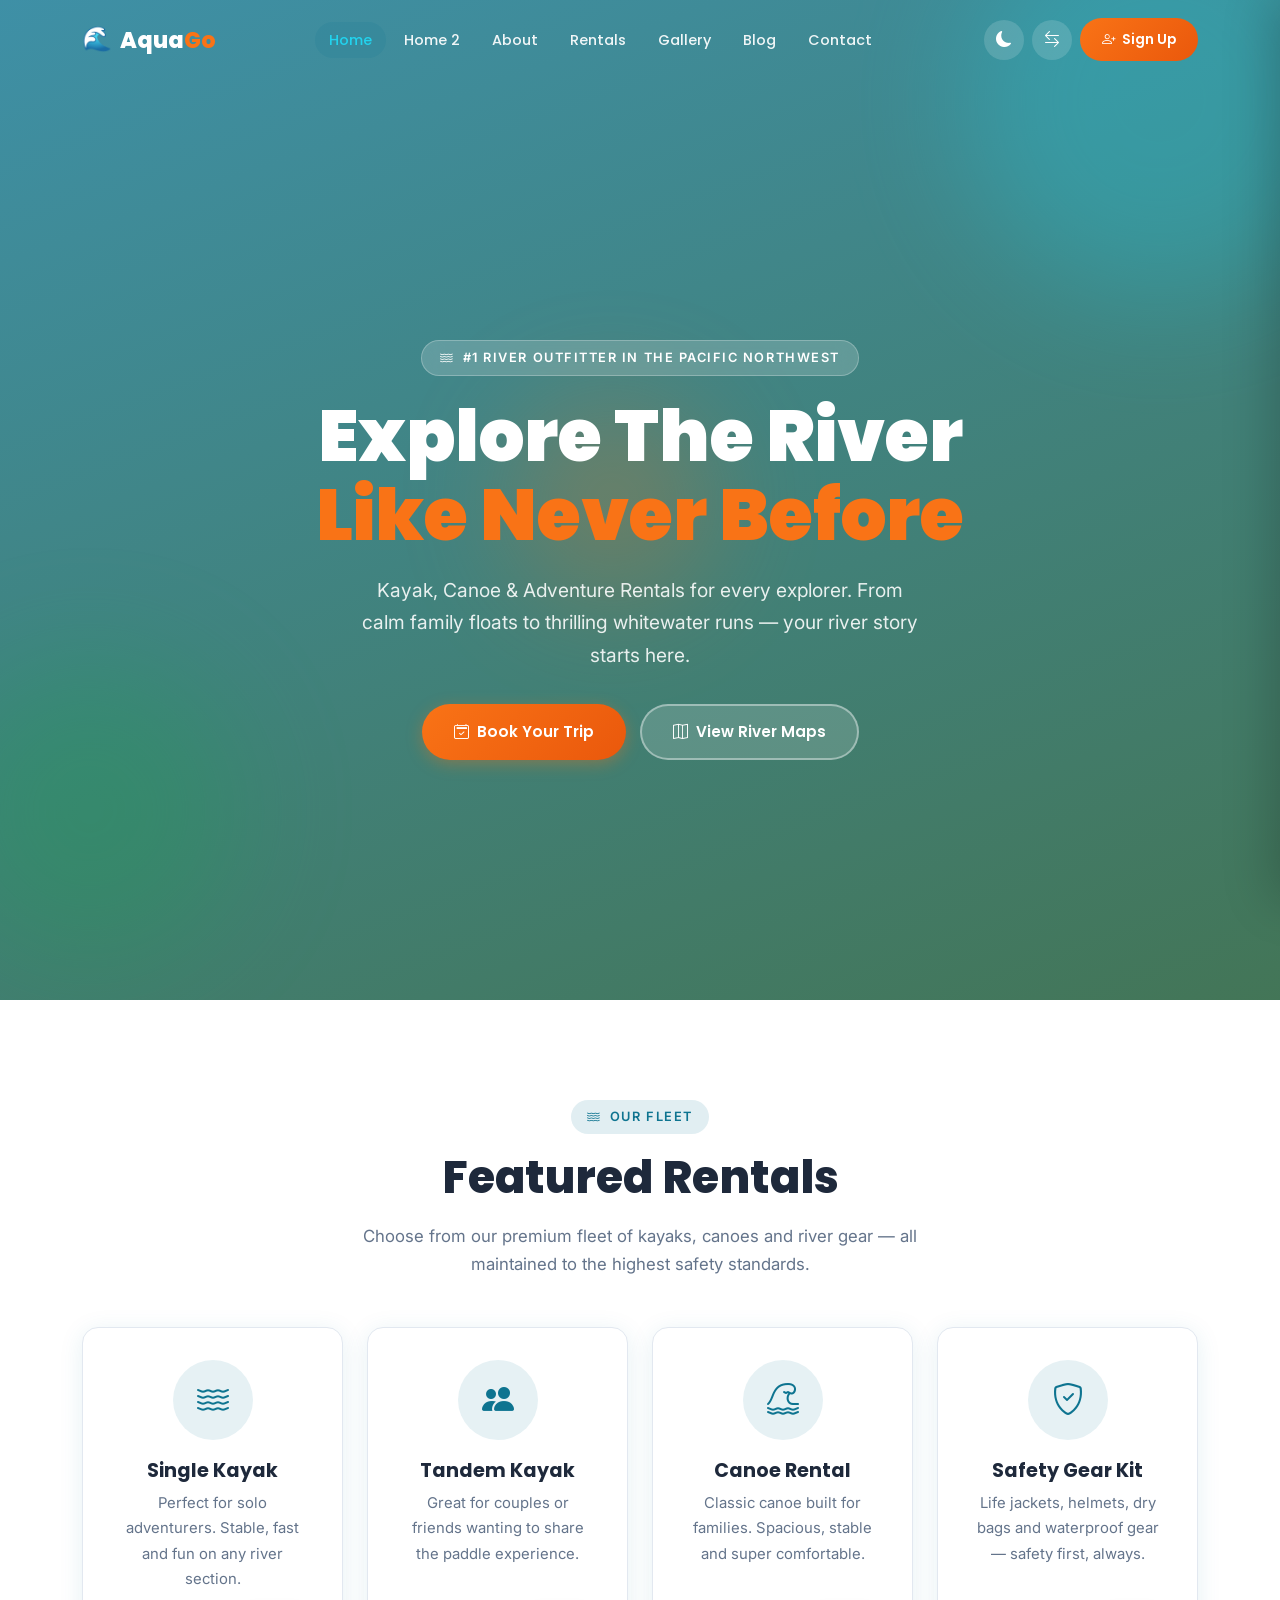
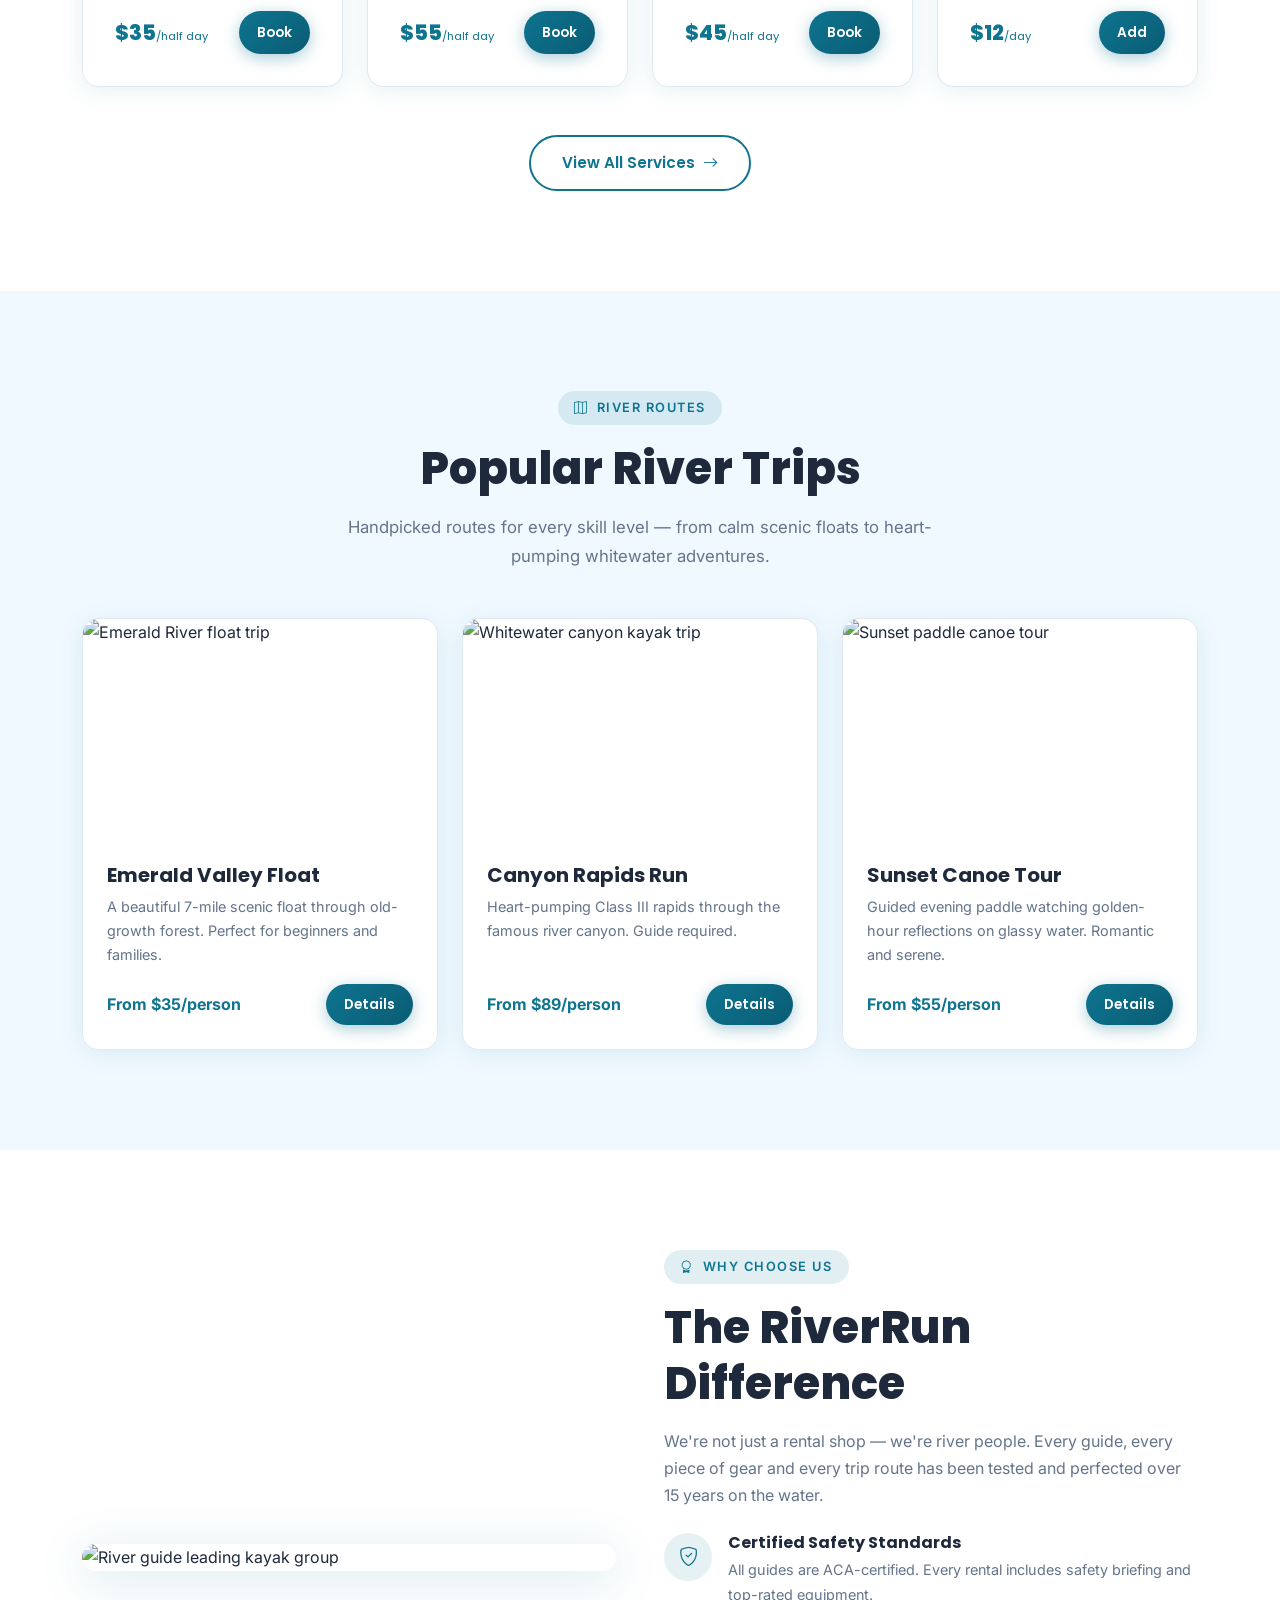
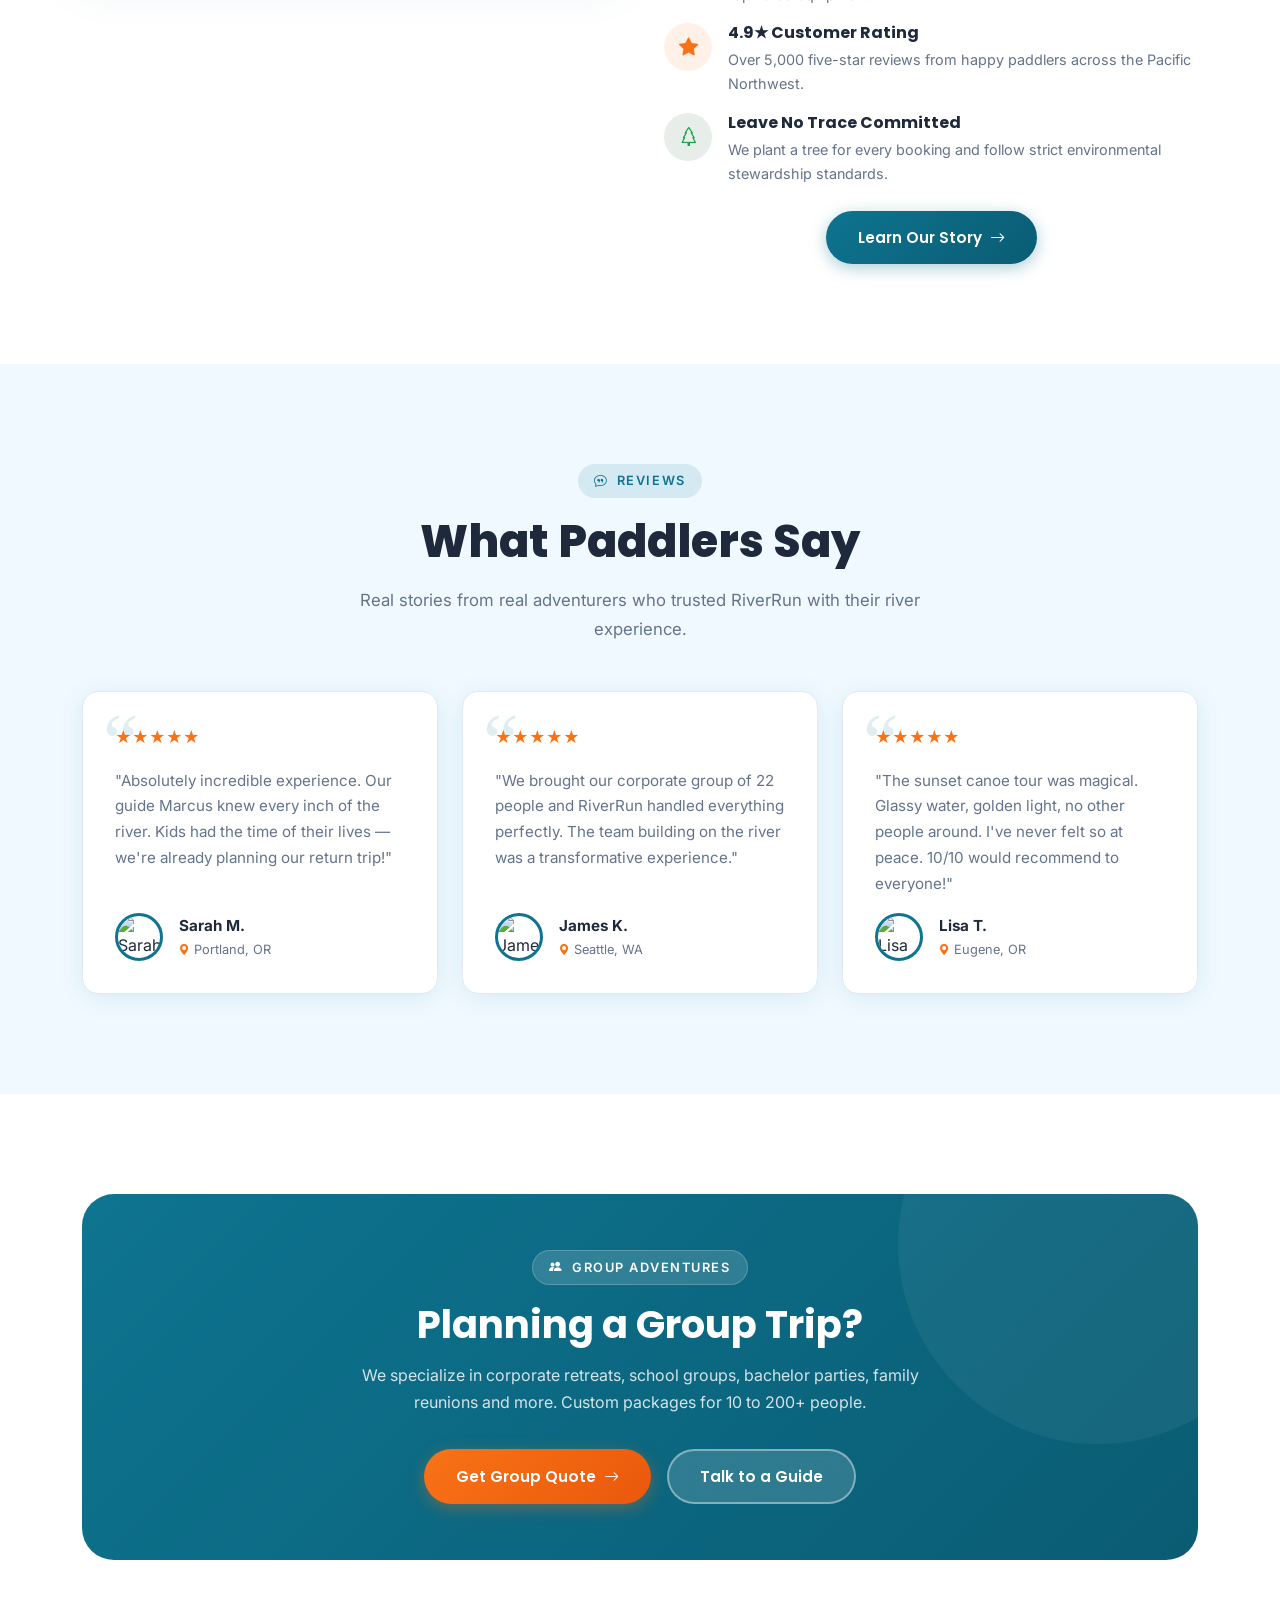
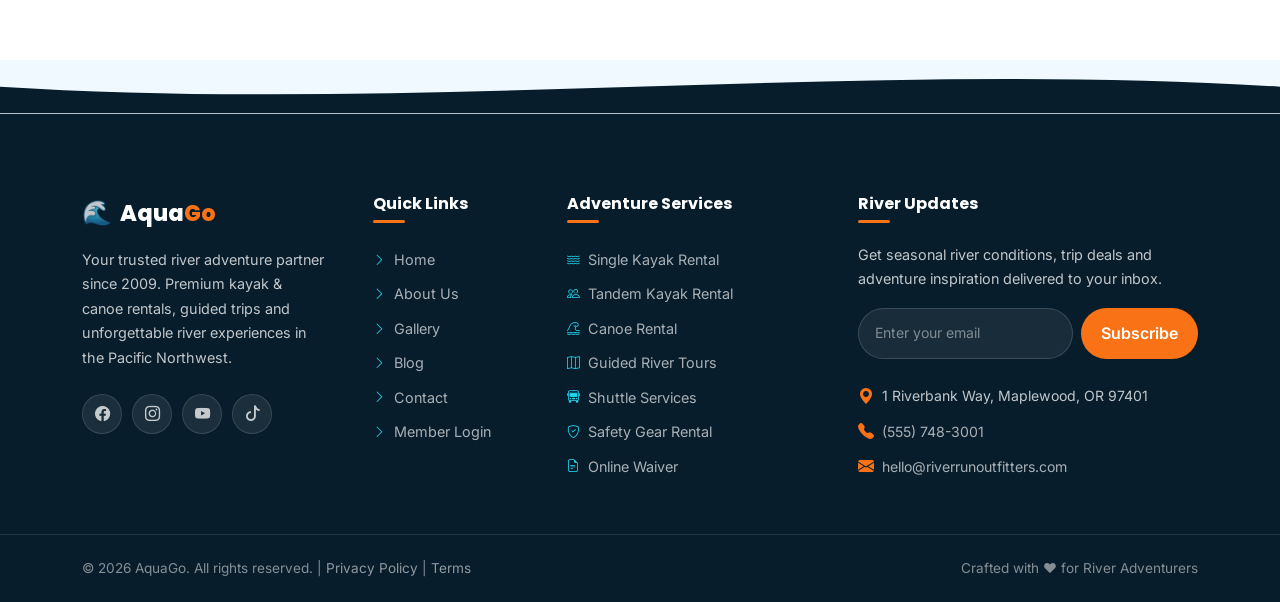
==== commit 49cbe0bd: "Refine layout, fix alignment, and clean up mojibake across the site" ====
--- a/index.html
+++ b/index.html
@@ -1,16 +1,16 @@
-<!DOCTYPE html>
+﻿<!DOCTYPE html>
 <html lang="en" data-theme="light" dir="ltr">
 
 <head>
     <meta charset="UTF-8" />
     <meta name="viewport" content="width=device-width, initial-scale=1.0" />
     <link rel="icon" type="image/svg+xml" href="favicon.svg" />
-    <title>AquaGo â€” Kayak & Canoe Rental | River Adventures</title>
+    <title>AquaGo &mdash; Kayak & Canoe Rental | River Adventures</title>
     <meta name="description"
         content="AquaGo offers premium kayak rentals, canoe rentals, guided river trips, shuttle services and group adventure packages. Book your river adventure today!" />
     <meta name="keywords"
         content="kayak rental, canoe rental, river trips, guided tours, river outfitter, adventure, outdoor" />
-    <meta property="og:title" content="AquaGo â€” Kayak & Canoe Rental" />
+    <meta property="og:title" content="AquaGo &mdash; Kayak & Canoe Rental" />
     <meta property="og:description"
         content="Premium kayak and canoe rentals, guided tours and river adventures for all skill levels." />
     <meta property="og:type" content="website" />
@@ -81,7 +81,7 @@
 
 <body>
 
-    <!-- â”€â”€ NAVBAR â”€â”€â”€â”€â”€â”€â”€â”€â”€â”€â”€â”€â”€â”€â”€â”€â”€â”€â”€â”€â”€â”€â”€â”€â”€â”€â”€â”€â”€â”€â”€â”€â”€â”€â”€â”€â”€â”€â”€â”€â”€â”€â”€â”€ -->
+    <!-- == NAVBAR == -->
     <nav class="navbar-rr" role="navigation" aria-label="Main navigation" id="mainNav">
         <div class="container d-flex align-items-center justify-content-between gap-3">
             <!-- Logo -->
@@ -122,10 +122,10 @@
         </div>
     </nav>
 
-    <!-- â”€â”€ OFFCANVAS OVERLAY â”€â”€â”€â”€â”€â”€â”€â”€â”€â”€â”€â”€â”€â”€â”€â”€â”€â”€â”€â”€â”€â”€â”€â”€â”€â”€â”€â”€â”€â”€â”€â”€â”€ -->
+    <!-- == OFFCANVAS OVERLAY == -->
     <div class="offcanvas-overlay" id="offcanvasOverlay" aria-hidden="true"></div>
 
-    <!-- â”€â”€ OFFCANVAS MENU â”€â”€â”€â”€â”€â”€â”€â”€â”€â”€â”€â”€â”€â”€â”€â”€â”€â”€â”€â”€â”€â”€â”€â”€â”€â”€â”€â”€â”€â”€â”€â”€â”€â”€â”€â”€ -->
+    <!-- == OFFCANVAS MENU == -->
     <aside class="offcanvas-rr" id="mobileOffcanvas" aria-label="Mobile navigation">
         <button class="offcanvas-close" aria-label="Close menu"><i class="bi bi-x-lg"></i></button>
         <div class="d-flex align-items-center gap-2 mb-4 mt-2">
@@ -162,9 +162,9 @@
         </div>
     </aside>
 
-    <!-- â•â•â•â•â•â•â•â•â•â•â•â•â•â•â•â•â•â•â•â•â•â•â•â•â•â•â•â•â•â•â•â•â•â•â•â•â•â•â•â•â•â•â•â•â•â•â•â•â•â•â•â•â•â•â•â•
+    <!-- ==
        HERO SECTION
-       â•â•â•â•â•â•â•â•â•â•â•â•â•â•â•â•â•â•â•â•â•â•â•â•â•â•â•â•â•â•â•â•â•â•â•â•â•â•â•â•â•â•â•â•â•â•â•â•â•â•â•â•â•â•â•â• -->
+       == -->
     <section class="hero-rr"
         style="background-image:url('https://images.unsplash.com/photo-1504280390367-361c6d9f38f4?w=1920&q=80');"
         aria-label="Hero">
@@ -182,7 +182,7 @@
                     </h1>
                     <p class="hero-sub fade-in-up d3" style="text-align:center;margin-left:auto;margin-right:auto;">
                         Kayak, Canoe &amp; Adventure Rentals for every explorer. From calm family floats to thrilling
-                        whitewater runs â€” your river story starts here.
+                        whitewater runs &mdash; your river story starts here.
                     </p>
                     <div class="hero-btns fade-in-up d4" style="justify-content:center;">
                         <a href="booking.html" class="btn-accent-rr ripple-btn">
@@ -197,15 +197,15 @@
         </div>
     </section>
 
-    <!-- â•â•â•â•â•â•â•â•â•â•â•â•â•â•â•â•â•â•â•â•â•â•â•â•â•â•â•â•â•â•â•â•â•â•â•â•â•â•â•â•â•â•â•â•â•â•â•â•â•â•â•â•â•â•â•â•
+    <!-- ==
        FEATURED RENTALS
-       â•â•â•â•â•â•â•â•â•â•â•â•â•â•â•â•â•â•â•â•â•â•â•â•â•â•â•â•â•â•â•â•â•â•â•â•â•â•â•â•â•â•â•â•â•â•â•â•â•â•â•â•â•â•â•â• -->
+       == -->
     <section class="section-pad" aria-label="Featured Rentals">
         <div class="container">
             <div class="text-center mb-5 reveal">
                 <span class="section-tag"><i class="bi bi-water"></i> Our Fleet</span>
                 <h2 class="section-title">Featured Rentals</h2>
-                <p class="section-sub">Choose from our premium fleet of kayaks, canoes and river gear â€” all maintained
+                <p class="section-sub">Choose from our premium fleet of kayaks, canoes and river gear &mdash; all maintained
                     to the highest safety standards.</p>
             </div>
             <div class="row g-4">
@@ -259,7 +259,7 @@
                     <div class="service-card h-100">
                         <div class="service-icon"><i class="bi bi-shield-check"></i></div>
                         <h4>Safety Gear Kit</h4>
-                        <p>Life jackets, helmets, dry bags and waterproof gear â€” safety first, always.</p>
+                        <p>Life jackets, helmets, dry bags and waterproof gear &mdash; safety first, always.</p>
                         <div class="d-flex justify-content-between align-items-center mt-auto">
                             <span
                                 style="font-size:1.3rem;font-weight:800;color:var(--primary);font-family:var(--font-h);">$12<small
@@ -276,15 +276,15 @@
         </div>
     </section>
 
-    <!-- â•â•â•â•â•â•â•â•â•â•â•â•â•â•â•â•â•â•â•â•â•â•â•â•â•â•â•â•â•â•â•â•â•â•â•â•â•â•â•â•â•â•â•â•â•â•â•â•â•â•â•â•â•â•â•â•
+    <!-- ==
        POPULAR RIVER TRIPS
-       â•â•â•â•â•â•â•â•â•â•â•â•â•â•â•â•â•â•â•â•â•â•â•â•â•â•â•â•â•â•â•â•â•â•â•â•â•â•â•â•â•â•â•â•â•â•â•â•â•â•â•â•â•â•â•â• -->
+       == -->
     <section class="section-pad bg-alt" aria-label="Popular River Trips">
         <div class="container">
             <div class="text-center mb-5 reveal">
                 <span class="section-tag"><i class="bi bi-map"></i> River Routes</span>
                 <h2 class="section-title">Popular River Trips</h2>
-                <p class="section-sub">Handpicked routes for every skill level â€” from calm scenic floats to
+                <p class="section-sub">Handpicked routes for every skill level &mdash; from calm scenic floats to
                     heart-pumping whitewater adventures.</p>
             </div>
             <div class="row g-4">
@@ -351,9 +351,9 @@
         </div>
     </section>
 
-    <!-- â•â•â•â•â•â•â•â•â•â•â•â•â•â•â•â•â•â•â•â•â•â•â•â•â•â•â•â•â•â•â•â•â•â•â•â•â•â•â•â•â•â•â•â•â•â•â•â•â•â•â•â•â•â•â•â•
+    <!-- ==
        WHY CHOOSE US
-       â•â•â•â•â•â•â•â•â•â•â•â•â•â•â•â•â•â•â•â•â•â•â•â•â•â•â•â•â•â•â•â•â•â•â•â•â•â•â•â•â•â•â•â•â•â•â•â•â•â•â•â•â•â•â•â• -->
+       == -->
     <section class="section-pad" aria-label="Why Choose Us">
         <div class="container">
             <div class="row align-items-center g-5">
@@ -365,7 +365,7 @@
                 <div class="col-lg-6 reveal-right">
                     <span class="section-tag"><i class="bi bi-award"></i> Why Choose Us</span>
                     <h2 class="section-title text-start">The RiverRun<br>Difference</h2>
-                    <p style="color:var(--text-muted);margin-bottom:1.5rem;">We're not just a rental shop â€” we're river
+                    <p style="color:var(--text-muted);margin-bottom:1.5rem;">We're not just a rental shop &mdash; we're river
                         people. Every guide, every piece of gear and every trip route has been tested and perfected over
                         15 years on the water.</p>
                     <div class="row g-3">
@@ -390,7 +390,7 @@
                                     <i class="bi bi-star-fill"></i>
                                 </div>
                                 <div>
-                                    <h6 style="font-weight:700;margin-bottom:.3rem;">4.9â˜… Customer Rating</h6>
+                                    <h6 style="font-weight:700;margin-bottom:.3rem;">4.9&#9733; Customer Rating</h6>
                                     <p style="color:var(--text-muted);font-size:.9rem;margin:0;">Over 5,000 five-star
                                         reviews from happy paddlers across the Pacific Northwest.</p>
                                 </div>
@@ -419,9 +419,9 @@
         </div>
     </section>
 
-    <!-- â•â•â•â•â•â•â•â•â•â•â•â•â•â•â•â•â•â•â•â•â•â•â•â•â•â•â•â•â•â•â•â•â•â•â•â•â•â•â•â•â•â•â•â•â•â•â•â•â•â•â•â•â•â•â•â•
+    <!-- ==
        TESTIMONIALS
-       â•â•â•â•â•â•â•â•â•â•â•â•â•â•â•â•â•â•â•â•â•â•â•â•â•â•â•â•â•â•â•â•â•â•â•â•â•â•â•â•â•â•â•â•â•â•â•â•â•â•â•â•â•â•â•â• -->
+       == -->
     <section class="section-pad bg-alt" aria-label="Customer Testimonials">
         <div class="container">
             <div class="text-center mb-5 reveal">
@@ -433,9 +433,9 @@
             <div class="row g-4">
                 <div class="col-lg-4 col-md-6 reveal">
                     <div class="testimonial-card">
-                        <div class="stars">â˜…â˜…â˜…â˜…â˜…</div>
+                        <div class="stars">&#9733;&#9733;&#9733;&#9733;&#9733;</div>
                         <p class="review-text">"Absolutely incredible experience. Our guide Marcus knew every inch of
-                            the river. Kids had the time of their lives â€” we're already planning our return trip!"</p>
+                            the river. Kids had the time of their lives &mdash; we're already planning our return trip!"</p>
                         <div class="d-flex align-items-center gap-3">
                             <img src="https://images.unsplash.com/photo-1494790108377-be9c29b29330?w=100&q=80"
                                 alt="Sarah M. reviewer" class="reviewer-avatar">
@@ -449,7 +449,7 @@
                 </div>
                 <div class="col-lg-4 col-md-6 reveal" style="transition-delay:.1s">
                     <div class="testimonial-card">
-                        <div class="stars">â˜…â˜…â˜…â˜…â˜…</div>
+                        <div class="stars">&#9733;&#9733;&#9733;&#9733;&#9733;</div>
                         <p class="review-text">"We brought our corporate group of 22 people and RiverRun handled
                             everything perfectly. The team building on the river was a transformative experience."</p>
                         <div class="d-flex align-items-center gap-3">
@@ -465,7 +465,7 @@
                 </div>
                 <div class="col-lg-4 col-md-6 reveal" style="transition-delay:.2s">
                     <div class="testimonial-card">
-                        <div class="stars">â˜…â˜…â˜…â˜…â˜…</div>
+                        <div class="stars">&#9733;&#9733;&#9733;&#9733;&#9733;</div>
                         <p class="review-text">"The sunset canoe tour was magical. Glassy water, golden light, no other
                             people around. I've never felt so at peace. 10/10 would recommend to everyone!"</p>
                         <div class="d-flex align-items-center gap-3">
@@ -483,9 +483,9 @@
         </div>
     </section>
 
-    <!-- â•â•â•â•â•â•â•â•â•â•â•â•â•â•â•â•â•â•â•â•â•â•â•â•â•â•â•â•â•â•â•â•â•â•â•â•â•â•â•â•â•â•â•â•â•â•â•â•â•â•â•â•â•â•â•â•
+    <!-- ==
        GROUP BOOKING CTA
-       â•â•â•â•â•â•â•â•â•â•â•â•â•â•â•â•â•â•â•â•â•â•â•â•â•â•â•â•â•â•â•â•â•â•â•â•â•â•â•â•â•â•â•â•â•â•â•â•â•â•â•â•â•â•â•â• -->
+       == -->
     <section class="section-pad" aria-label="Group Booking CTA">
         <div class="container">
             <div class="cta-banner reveal">
@@ -505,9 +505,9 @@
     </section>
 
 
-    <!-- â•â•â•â•â•â•â•â•â•â•â•â•â•â•â•â•â•â•â•â•â•â•â•â•â•â•â•â•â•â•â•â•â•â•â•â•â•â•â•â•â•â•â•â•â•â•â•â•â•â•â•â•â•â•â•â•
+    <!-- ==
        FOOTER
-       â•â•â•â•â•â•â•â•â•â•â•â•â•â•â•â•â•â•â•â•â•â•â•â•â•â•â•â•â•â•â•â•â•â•â•â•â•â•â•â•â•â•â•â•â•â•â•â•â•â•â•â•â•â•â•â• -->
+       == -->
     <footer class="footer-rr" role="contentinfo">
         <!-- Wave top -->
         <div style="line-height:0;background:var(--bg-alt);">
@@ -605,10 +605,10 @@
         <!-- Footer Bottom -->
         <div class="footer-bottom">
             <div class="container d-flex flex-wrap justify-content-between align-items-center gap-3">
-                <p class="mb-0">Â© 2026 AquaGo. All rights reserved. | <a href="#"
+                <p class="mb-0">&copy; 2026 AquaGo. All rights reserved. | <a href="#"
                         style="color:rgba(255,255,255,.55);">Privacy Policy</a> | <a href="#"
                         style="color:rgba(255,255,255,.55);">Terms</a></p>
-                <p class="mb-0">Crafted with â¤ï¸ for River Adventurers</p>
+                <p class="mb-0">Crafted with &#10084; for River Adventurers</p>
             </div>
         </div>
     </footer>
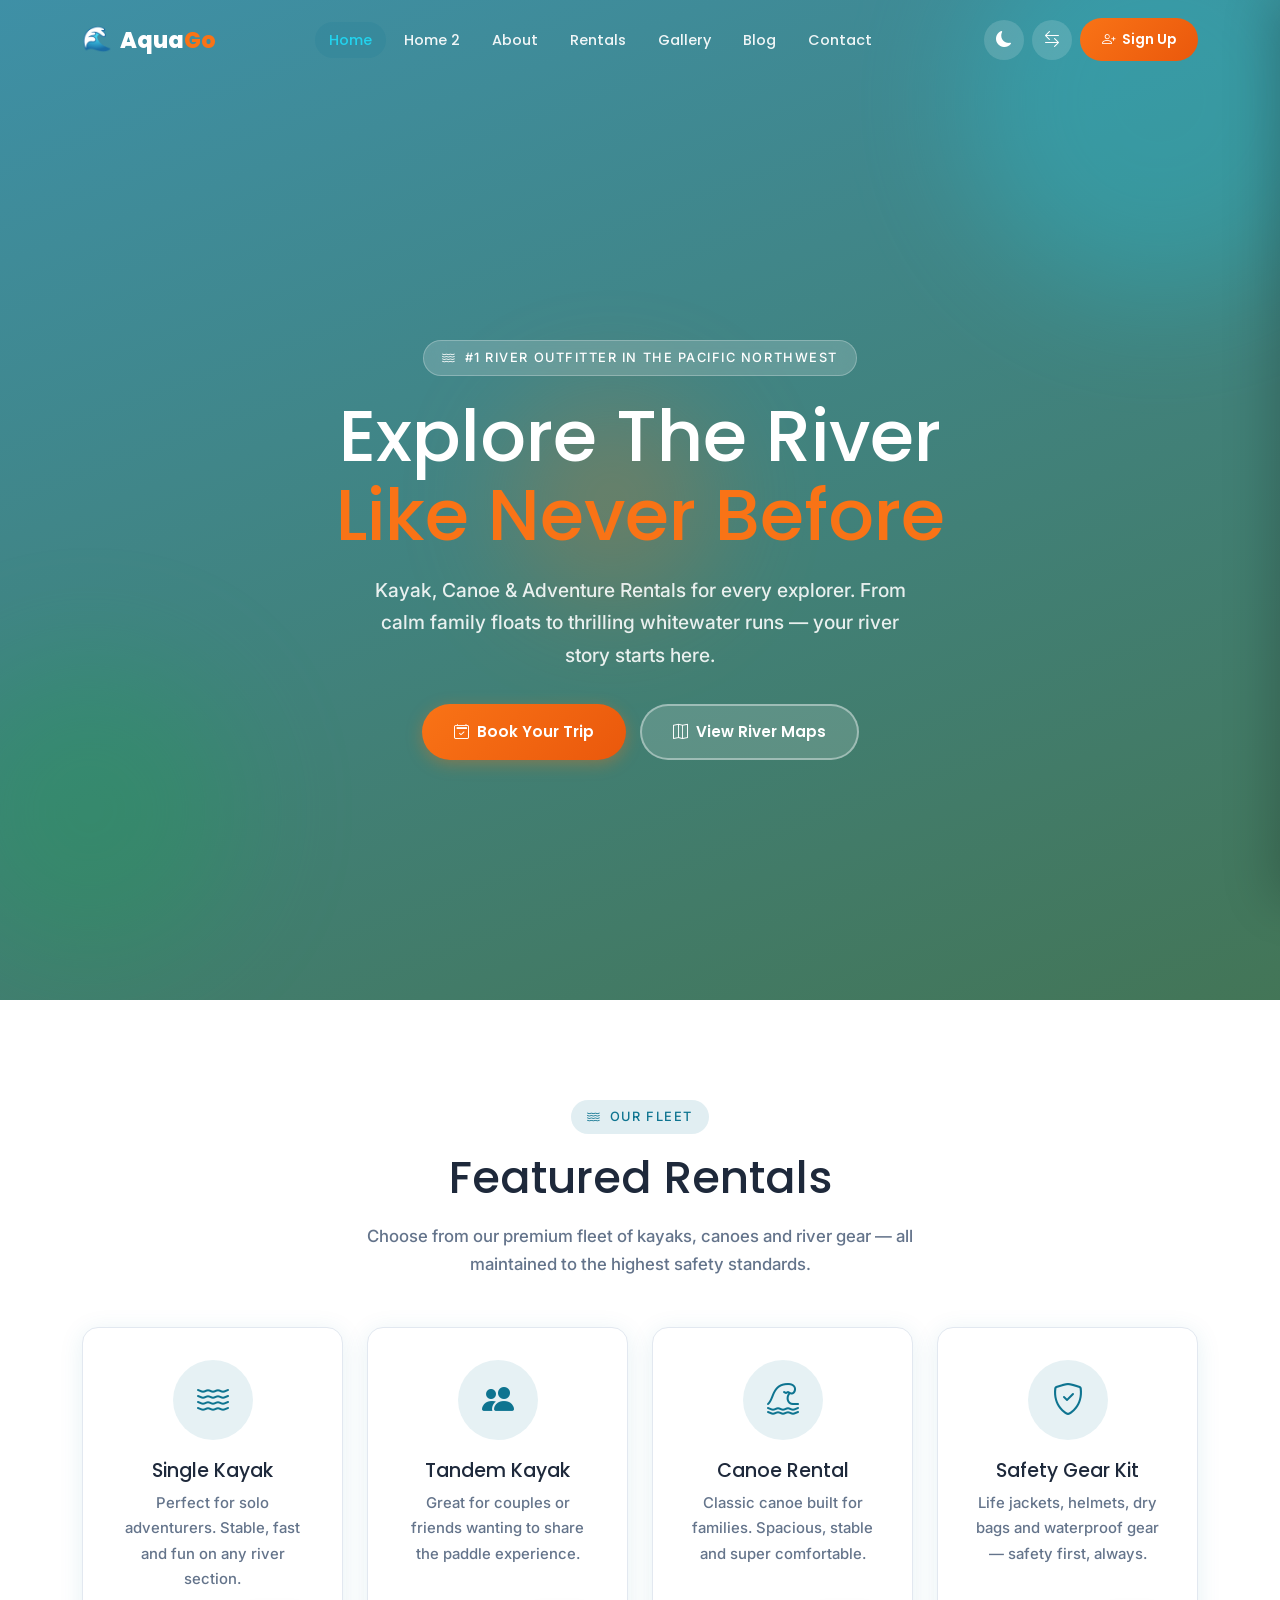
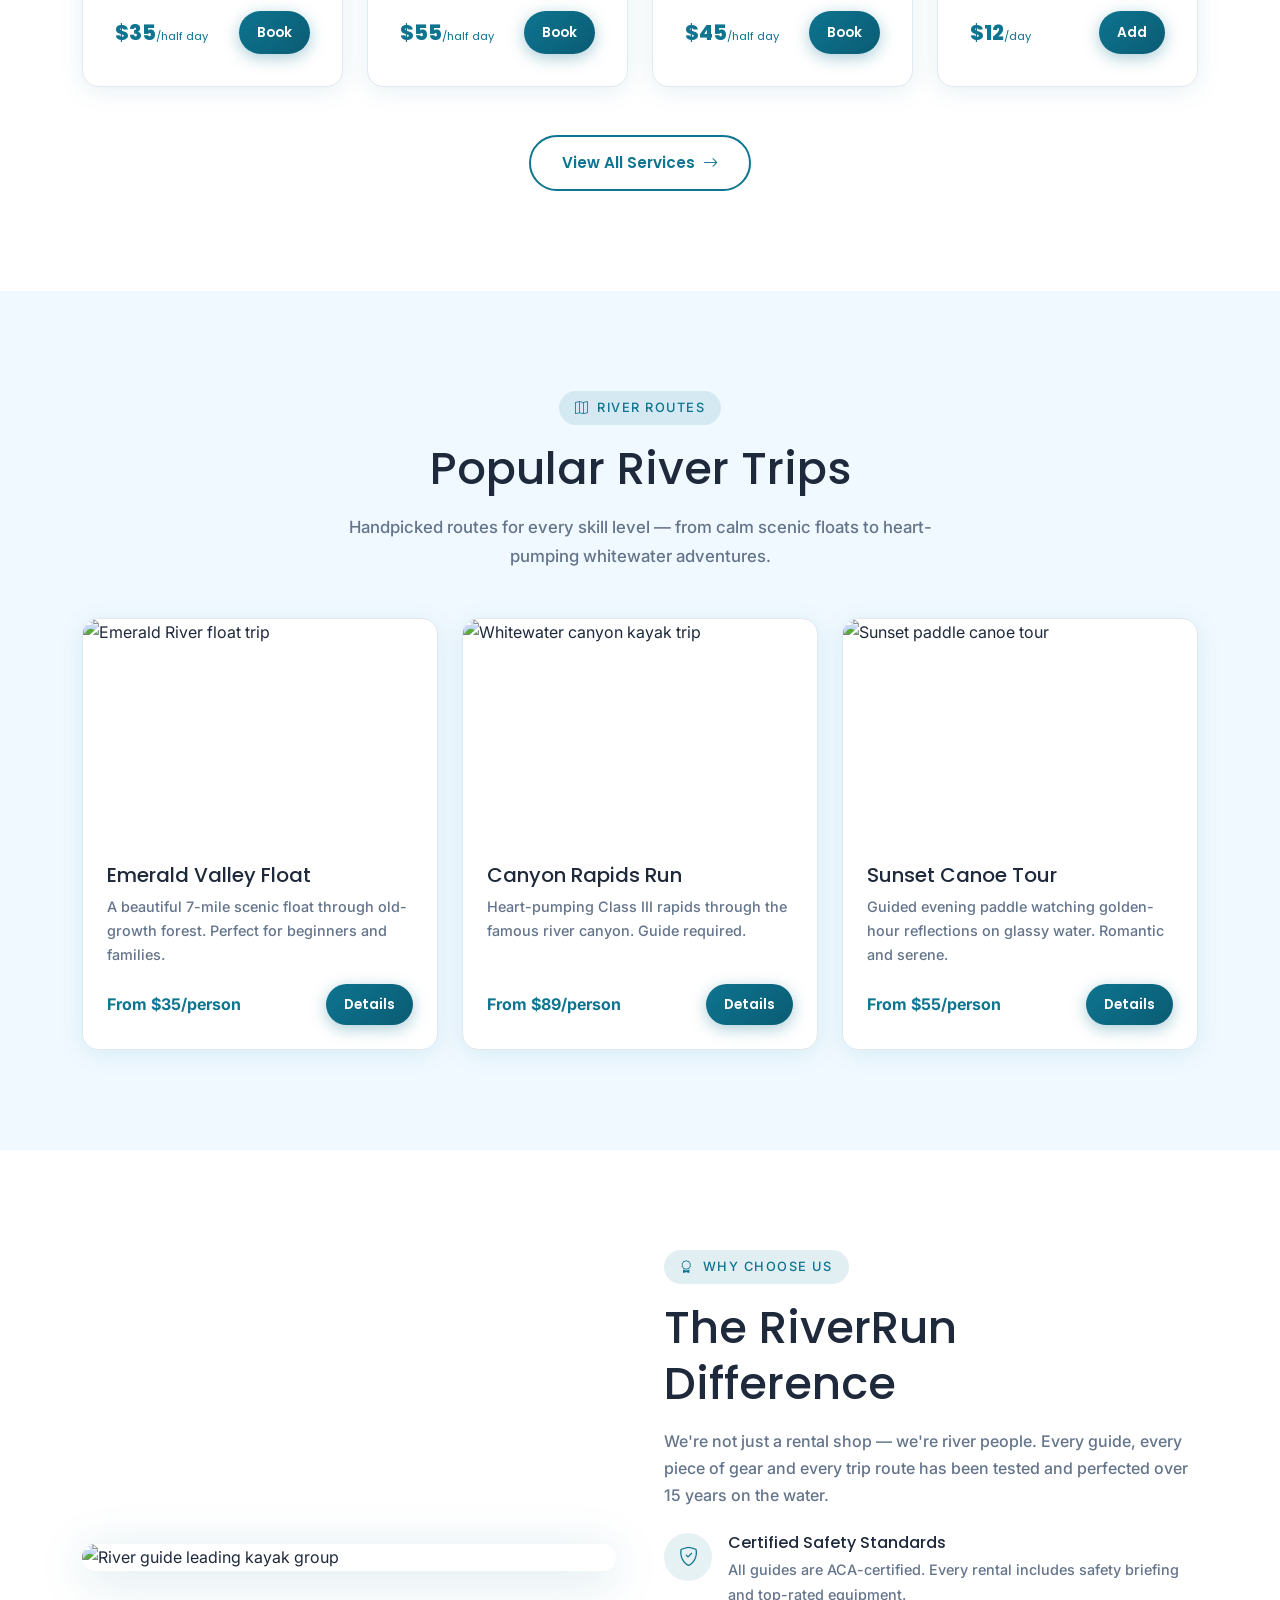
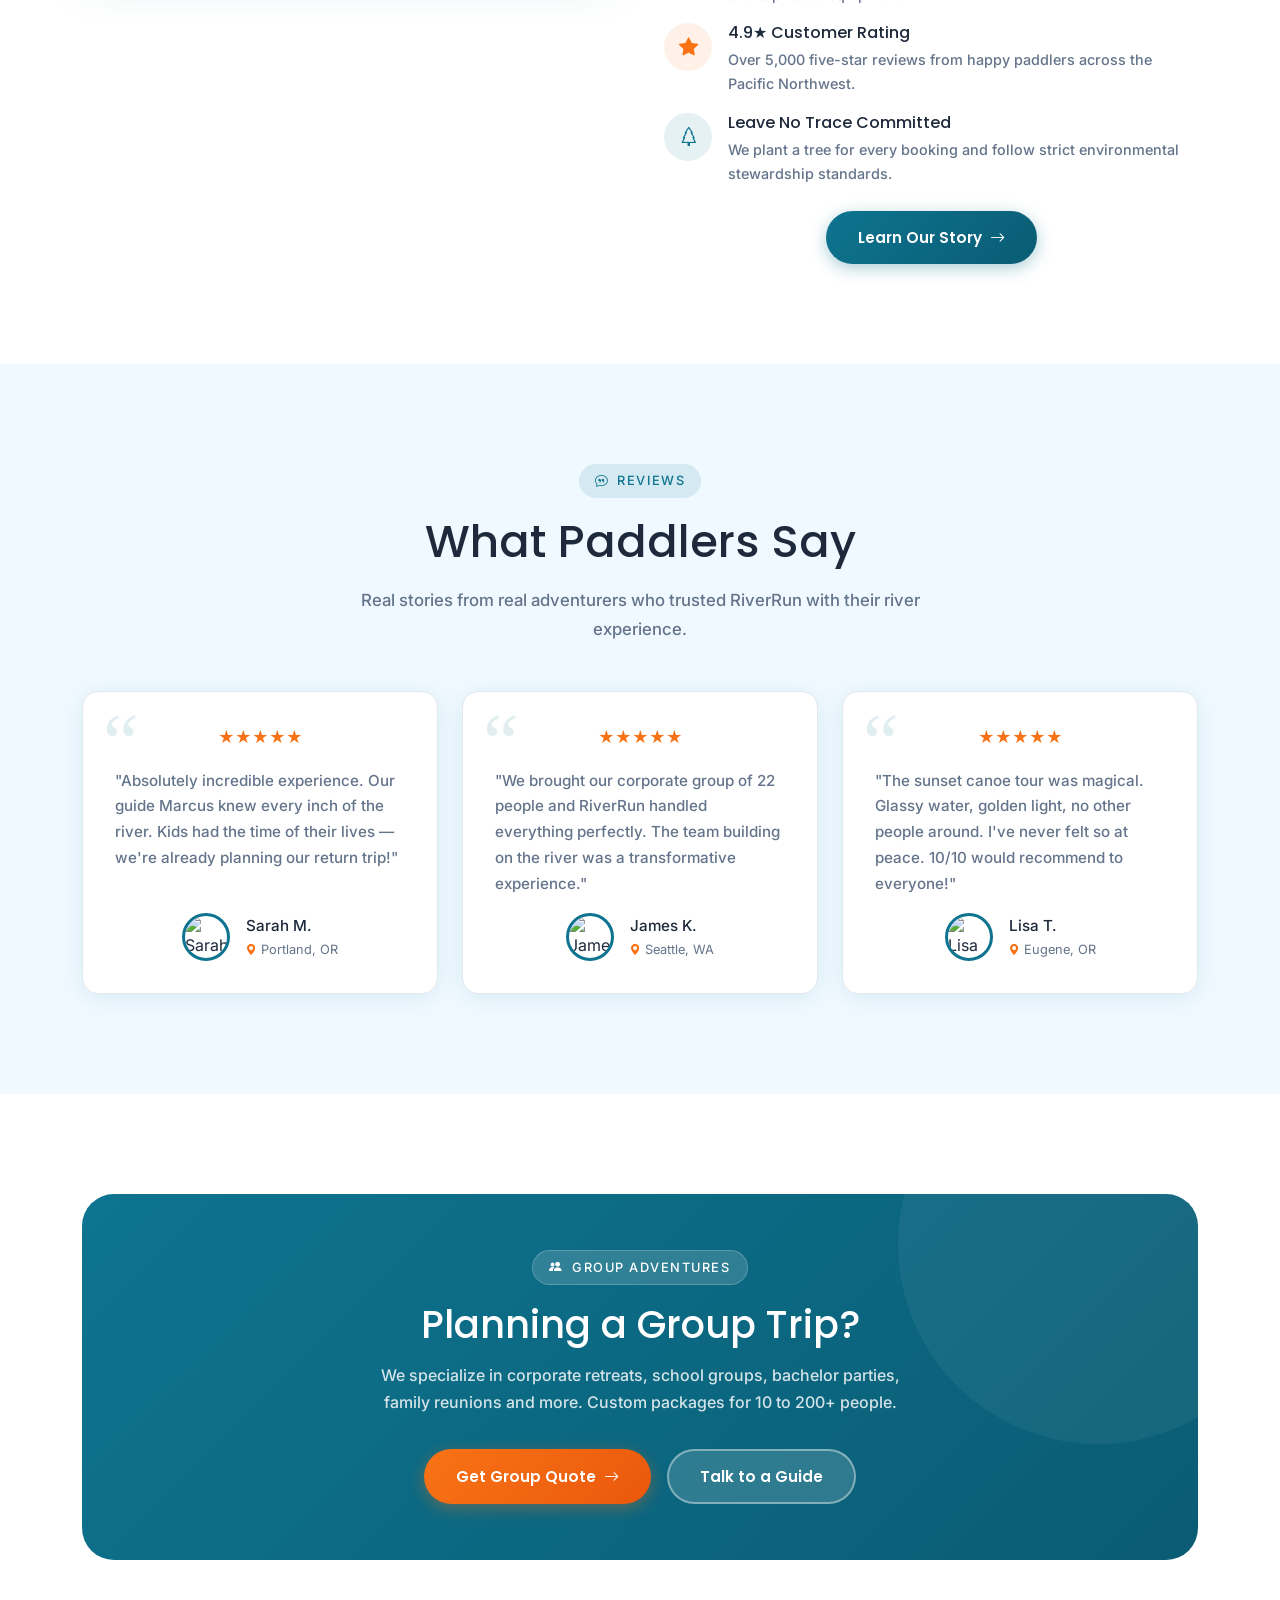
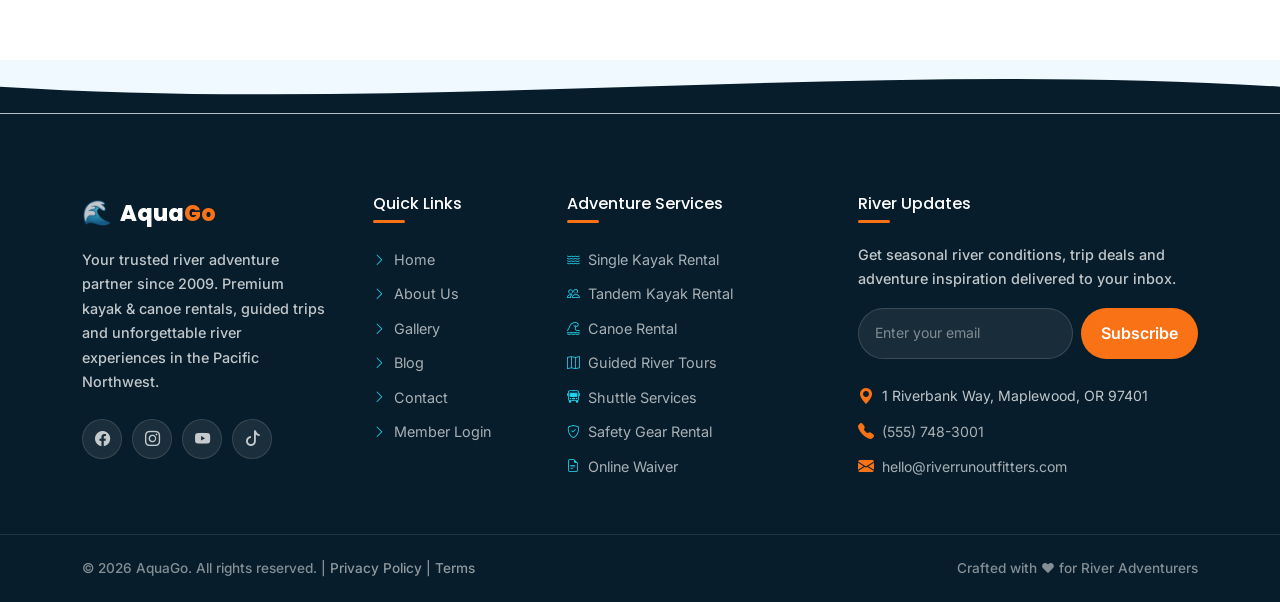
==== commit 5243c0dc: "Standardize layout, dark mode, responsive styles, fix CTA, alignment and experts" ====
--- a/index.html
+++ b/index.html
@@ -1,4 +1,4 @@
-﻿<!DOCTYPE html>
+<!DOCTYPE html>
 <html lang="en" data-theme="light" dir="ltr">
 
 <head>
@@ -399,7 +399,7 @@
                         <div class="col-12">
                             <div class="d-flex gap-3 align-items-start">
                                 <div
-                                    style="width:48px;height:48px;background:rgba(20,83,45,.1);border-radius:50%;display:flex;align-items:center;justify-content:center;flex-shrink:0;color:var(--secondary-light);font-size:1.2rem;">
+                                    style="width:48px;height:48px;background:rgba(14,116,144,.1);border-radius:50%;display:flex;align-items:center;justify-content:center;flex-shrink:0;color:var(--primary);font-size:1.2rem;">
                                     <i class="bi bi-tree"></i>
                                 </div>
                                 <div>
--- a/assets/css/style.css
+++ b/assets/css/style.css
@@ -51,15 +51,15 @@
 
 /* ── Dark Mode Variables ──────────────────────────────── */
 [data-theme="dark"] {
-    --bg: #0b1120;
-    --bg-alt: #0f172a;
-    --bg-card: #1e293b;
+    --bg: #000000;
+    --bg-alt: #121212;
+    --bg-card: #1c1c1e;
     --text: #f1f5f9;
     --text-muted: #94a3b8;
     --text-light: #64748b;
-    --border: #334155;
-    --shadow: 0 4px 24px rgba(0, 0, 0, .40);
-    --shadow-lg: 0 8px 48px rgba(0, 0, 0, .60);
+    --border: #262626;
+    --shadow: 0 4px 24px rgba(0, 0, 0, .60);
+    --shadow-lg: 0 8px 48px rgba(0, 0, 0, .80);
     --grad-hero: linear-gradient(160deg, #0e749099 0%, #14532d99 100%);
 }
 
@@ -96,7 +96,7 @@
     font-family: var(--font-h);
     color: var(--text);
     line-height: 1.25;
-    font-weight: 700;
+    font-weight: 500;
 }
 
 a {
@@ -192,7 +192,7 @@
     background: rgba(14, 116, 144, .12);
     color: var(--primary);
     font-size: .8rem;
-    font-weight: 600;
+    font-weight: 500;
     letter-spacing: .12em;
     text-transform: uppercase;
     padding: 6px 16px;
@@ -206,7 +206,7 @@
 
 .section-title {
     font-size: clamp(1.8rem, 4vw, 2.8rem);
-    font-weight: 800;
+    font-weight: 500;
     margin-bottom: 1rem;
 }
 
@@ -354,7 +354,7 @@
 }
 
 [data-theme="dark"] .glass {
-    background: rgba(15, 23, 42, .55);
+    background: rgba(18, 18, 18, .55);
     border-color: rgba(255, 255, 255, .08);
 }
 
@@ -404,7 +404,7 @@
 }
 
 [data-theme="dark"] .navbar-rr.scrolled {
-    background: rgba(11, 17, 32, .92);
+    background: rgba(0, 0, 0, .92);
 }
 
 .navbar-rr.scrolled .nav-logo-text {
@@ -761,7 +761,7 @@
     backdrop-filter: blur(10px);
     color: #fff;
     font-size: .8rem;
-    font-weight: 600;
+    font-weight: 500;
     letter-spacing: .12em;
     text-transform: uppercase;
     padding: 6px 18px;
@@ -773,7 +773,7 @@
 .hero-title {
     font-family: var(--font-h);
     font-size: clamp(2.4rem, 6vw, 4.5rem);
-    font-weight: 900;
+    font-weight: 500;
     color: #fff;
     line-height: 1.1;
     margin-bottom: 1.2rem;
@@ -890,7 +890,7 @@
 
 .page-hero-title {
     font-size: clamp(2rem, 4vw, 3.2rem);
-    font-weight: 800;
+    font-weight: 500;
     color: #fff;
 }
 
@@ -980,7 +980,7 @@
 
 .service-card h4 {
     font-size: 1.2rem;
-    font-weight: 700;
+    font-weight: 500;
     margin-bottom: .5rem;
 }
 
@@ -1078,6 +1078,7 @@
 
 .testimonial-card .d-flex.align-items-center {
     margin-top: auto;
+    justify-content: center;
 }
 
 .testimonial-card:hover {
@@ -1100,6 +1101,7 @@
 .stars {
     color: var(--accent);
     font-size: 1rem;
+    text-align: center;
 }
 
 .review-text {
@@ -1118,7 +1120,7 @@
 }
 
 .reviewer-name {
-    font-weight: 700;
+    font-weight: 500;
     font-size: .95rem;
 }
 
@@ -1161,7 +1163,7 @@
     background: var(--accent);
     color: #fff;
     font-size: .75rem;
-    font-weight: 700;
+    font-weight: 500;
     padding: 4px 20px;
     border-radius: 50px;
     letter-spacing: .08em;
@@ -1211,33 +1213,52 @@
    GALLERY
    ============================================================ */
 .gallery-grid {
-    columns: 3;
-    column-gap: 16px;
+    display: grid;
+    grid-template-columns: repeat(3, 1fr);
+    gap: 30px;
+}
+
+@media (max-width: 1200px) {
+    .gallery-grid {
+        gap: 20px;
+    }
+}
+
+@media (max-width: 1024px) {
+    .gallery-grid {
+        grid-template-columns: repeat(2, 1fr);
+    }
 }
 
 @media (max-width: 768px) {
     .gallery-grid {
-        columns: 2;
-    }
-}
-
-@media (max-width: 480px) {
+        grid-template-columns: repeat(2, 1fr);
+        gap: 15px;
+    }
+}
+
+@media (max-width: 576px) {
     .gallery-grid {
-        columns: 1;
+        grid-template-columns: 1fr;
     }
 }
 
 .gallery-item {
-    break-inside: avoid;
-    margin-bottom: 16px;
+    aspect-ratio: 4 / 3;
+    width: 100%;
+    background: var(--bg-card);
     border-radius: var(--radius);
     overflow: hidden;
     position: relative;
     cursor: pointer;
+    box-shadow: var(--shadow);
+    transition: var(--trans);
 }
 
 .gallery-item img {
     width: 100%;
+    height: 100%;
+    object-fit: cover;
     transition: transform .5s ease;
 }
 
@@ -1342,7 +1363,7 @@
     background: var(--primary);
     color: #fff;
     font-size: .72rem;
-    font-weight: 700;
+    font-weight: 500;
     padding: 4px 14px;
     border-radius: 50px;
     text-transform: uppercase;
@@ -1371,7 +1392,7 @@
 
 .blog-card-body h5 {
     font-size: 1.1rem;
-    font-weight: 700;
+    font-weight: 500;
     margin-bottom: .6rem;
     line-height: 1.4;
 }
@@ -1383,7 +1404,7 @@
 
 .blog-read-more {
     color: var(--primary);
-    font-weight: 600;
+    font-weight: 500;
     font-size: .9rem;
     display: inline-flex;
     align-items: center;
@@ -1410,7 +1431,7 @@
 
 .form-label-rr {
     font-family: var(--font-h);
-    font-weight: 600;
+    font-weight: 500;
     font-size: .88rem;
     color: var(--text);
     margin-bottom: .4rem;
@@ -1471,7 +1492,7 @@
     justify-content: space-between;
     align-items: center;
     padding: 14px 0 0;
-    font-weight: 700;
+    font-weight: 500;
     font-size: 1.1rem;
     color: var(--primary);
 }
@@ -1537,7 +1558,7 @@
     cursor: pointer;
     background: var(--bg-card);
     font-family: var(--font-h);
-    font-weight: 600;
+    font-weight: 500;
     font-size: .97rem;
     transition: var(--trans);
     gap: 16px;
@@ -1620,7 +1641,7 @@
 
 .footer-col-title {
     font-family: var(--font-h);
-    font-weight: 700;
+    font-weight: 500;
     font-size: 1rem;
     color: #fff;
     margin-bottom: 1.2rem;
@@ -1894,12 +1915,12 @@
 
 .auth-card {
     width: 100%;
-    max-width: 400px;
+    max-width: 500px;
 }
 
 .auth-card h2 {
     font-size: 2rem;
-    font-weight: 800;
+    font-weight: 500;
     margin-bottom: .4rem;
 }
 
@@ -2301,7 +2322,7 @@
 .team-role {
     color: var(--accent);
     font-size: .85rem;
-    font-weight: 600;
+    font-weight: 500;
     text-transform: uppercase;
     letter-spacing: .08em;
 }
@@ -2350,7 +2371,7 @@
     position: relative;
     z-index: 2;
     width: 100%;
-    max-width: 480px;
+    max-width: 540px;
     display: flex;
     flex-direction: column;
     align-items: center;
@@ -2427,9 +2448,9 @@
     white-space: nowrap !important;
     min-width: 0;
     overflow: hidden;
-    gap: 6px;
-    padding: 10px 8px !important;
-    font-size: .82rem !important;
+    gap: 8px;
+    padding: 12px 24px !important;
+    font-size: .88rem !important;
 }
 
 .auth-card .d-flex.flex-row .btn-outline-rr svg,
@@ -2489,7 +2510,7 @@
 }
 
 .contact-info-card h6 {
-    font-weight: 700;
+    font-weight: 500;
     margin-bottom: .5rem;
     font-family: var(--font-h);
 }
@@ -2503,7 +2524,7 @@
 
 .contact-info-card a {
     color: var(--primary);
-    font-weight: 600;
+    font-weight: 550;
 }
 
 /* ============================================================
@@ -2530,4 +2551,18 @@
 #waiverCheck:checked~div #bookSubmitBtn,
 #waiverCheck:checked+label~button {
     opacity: 1;
+}
+
+/* ============================================================
+   GLOBAL TYPOGRAPHY RULES (ENFORCED LIMITS)
+   ============================================================ */
+/* Headings must strictly be below 600 weight (e.g. 500) */
+h1, h2, h3, h4, h5, h6,
+.hero-title, .section-title, .page-hero-title, .auth-card h2, .service-card h4, .blog-card-body h5, .contact-info-card h6 {
+    font-weight: 500 !important;
+}
+
+/* Paragraphs & subheadings must strictly be between 400 and 550 weight (inclusive) */
+p, .section-sub, .hero-sub, .section-tag, .hero-tag, .reviewer-name, .pricing-badge, .blog-cat-badge, .form-label-rr, .faq-question, .team-role, .contact-info-card a, .blog-read-more {
+    font-weight: 500 !important;
 }
